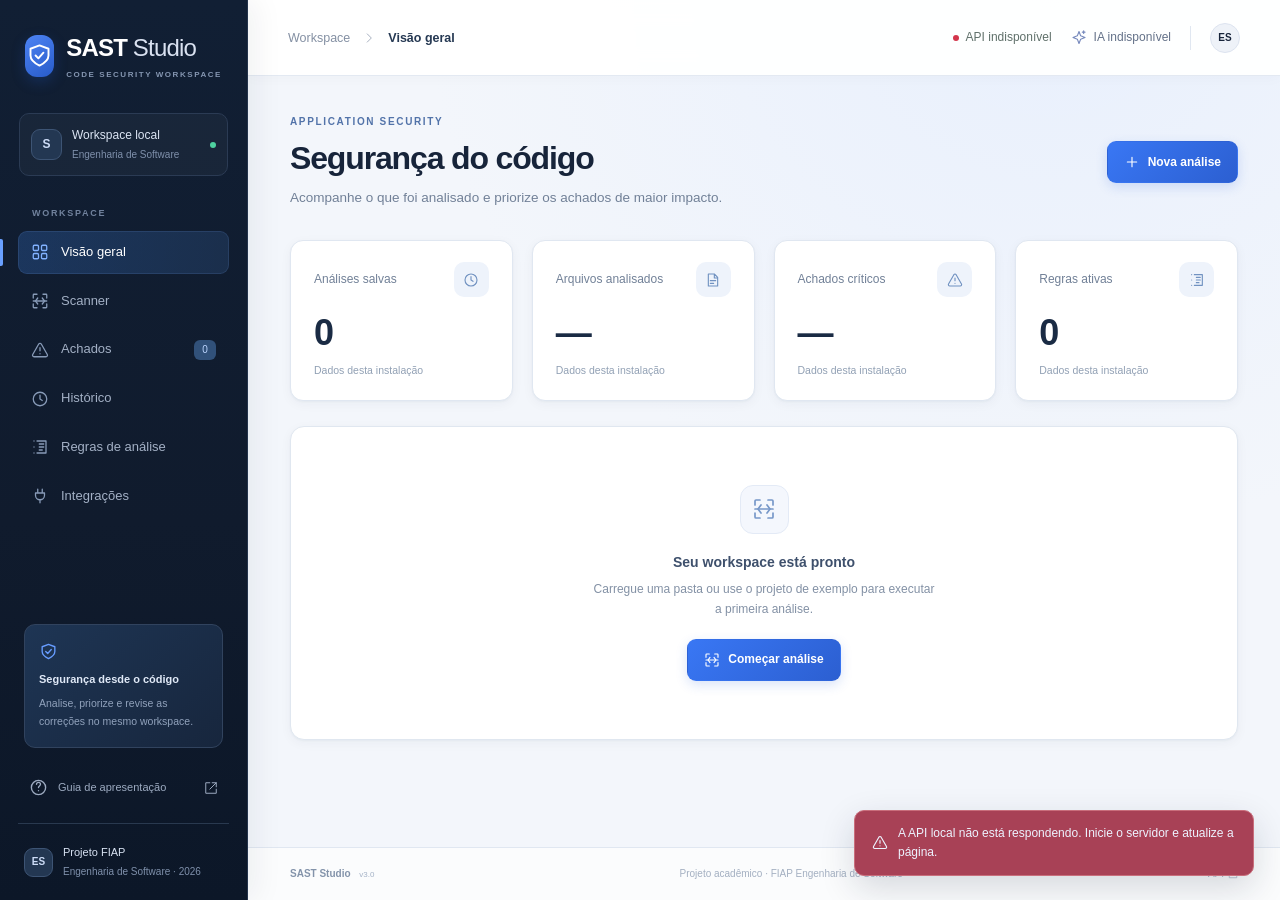
==== static/index.html @ 397bf3af "docs: complete CP3 README with verified Ollama screenshots" ====
<!doctype html>
<html lang="pt-BR">
<head>
  <meta charset="utf-8">
  <meta name="viewport" content="width=device-width, initial-scale=1">
  <meta name="theme-color" content="#111c2e">
  <meta name="description" content="SAST Studio — análise estática de código com rastreabilidade, política de bloqueio e remediação assistida por IA local.">
  <title>SAST Studio · Segurança do código</title>
  <link rel="icon" type="image/svg+xml" href="/static/brand.svg">
  <link rel="stylesheet" href="/static/css/dashboard.css?v=cp3-5">
  <script src="/static/js/dashboard.js?v=cp3-5" defer></script>
  <script src="/static/js/diff-viewer.js?v=cp3-2" defer></script>
</head>
<body>
  <svg class="icon-sprite" aria-hidden="true" xmlns="http://www.w3.org/2000/svg">
    <symbol id="i-shield" viewBox="0 0 24 24"><path d="m12 3 8 3v6c0 4-4 7-8 9-4-2-8-5-8-9V6l8-3Z"/><path d="m8.5 12 2.5 2.5 4.5-5"/></symbol>
    <symbol id="i-grid" viewBox="0 0 24 24"><rect x="3" y="3" width="7" height="7" rx="1.5"/><rect x="14" y="3" width="7" height="7" rx="1.5"/><rect x="3" y="14" width="7" height="7" rx="1.5"/><rect x="14" y="14" width="7" height="7" rx="1.5"/></symbol>
    <symbol id="i-scan" viewBox="0 0 24 24"><path d="M8 3H4a1 1 0 0 0-1 1v4m13-5h4a1 1 0 0 1 1 1v4M3 16v4a1 1 0 0 0 1 1h4m8 0h4a1 1 0 0 0 1-1v-4M3 12h18"/><path d="m9 8-3 4 3 4m6-8 3 4-3 4"/></symbol>
    <symbol id="i-alert" viewBox="0 0 24 24"><path d="m10.3 4-8 14a2 2 0 0 0 1.7 3h16a2 2 0 0 0 1.7-3l-8-14a2 2 0 0 0-3.4 0Z"/><path d="M12 9v4m0 4h.01"/></symbol>
    <symbol id="i-clock" viewBox="0 0 24 24"><circle cx="12" cy="12" r="9"/><path d="M12 7v5l3 2"/></symbol>
    <symbol id="i-rules" viewBox="0 0 24 24"><path d="M8 4h12v16H8M4 4h.01M4 12h.01M4 20h.01M11 8h6m-6 4h6m-6 4h4"/></symbol>
    <symbol id="i-plug" viewBox="0 0 24 24"><path d="M9 3v5m6-5v5M6 8h12v3a6 6 0 0 1-12 0V8Zm6 9v4"/></symbol>
    <symbol id="i-plus" viewBox="0 0 24 24"><path d="M12 5v14M5 12h14"/></symbol>
    <symbol id="i-arrow" viewBox="0 0 24 24"><path d="M5 12h14m-5-5 5 5-5 5"/></symbol>
    <symbol id="i-folder" viewBox="0 0 24 24"><path d="M3 7V5a1 1 0 0 1 1-1h5l2 3h9a1 1 0 0 1 1 1v11a1 1 0 0 1-1 1H4a1 1 0 0 1-1-1V7Z"/></symbol>
    <symbol id="i-file" viewBox="0 0 24 24"><path d="M14 3H5v18h14V8l-5-5Zm0 0v6h5M8 13h8m-8 4h5"/></symbol>
    <symbol id="i-upload" viewBox="0 0 24 24"><path d="M12 16V3m-5 5 5-5 5 5M4 15v5a1 1 0 0 0 1 1h14a1 1 0 0 0 1-1v-5"/></symbol>
    <symbol id="i-download" viewBox="0 0 24 24"><path d="M12 3v13m-5-5 5 5 5-5M4 16v4a1 1 0 0 0 1 1h14a1 1 0 0 0 1-1v-4"/></symbol>
    <symbol id="i-search" viewBox="0 0 24 24"><circle cx="10.5" cy="10.5" r="6.5"/><path d="m16 16 5 5"/></symbol>
    <symbol id="i-code" viewBox="0 0 24 24"><path d="m8 6-6 6 6 6m8-12 6 6-6 6M14 3l-4 18"/></symbol>
    <symbol id="i-spark" viewBox="0 0 24 24"><path d="m12 3 2.5 6.5L21 12l-6.5 2.5L12 21l-2.5-6.5L3 12l6.5-2.5L12 3Zm7-1v4m-2-2h4"/></symbol>
    <symbol id="i-check" viewBox="0 0 24 24"><path d="m5 12 4 4L19 6"/></symbol>
    <symbol id="i-close" viewBox="0 0 24 24"><path d="m6 6 12 12M6 18 18 6"/></symbol>
    <symbol id="i-copy" viewBox="0 0 24 24"><rect x="8" y="8" width="12" height="13" rx="2"/><path d="M16 8V3H4v13h4"/></symbol>
    <symbol id="i-chevron" viewBox="0 0 24 24"><path d="m9 5 7 7-7 7"/></symbol>
    <symbol id="i-refresh" viewBox="0 0 24 24"><path d="M20 7V3m0 4h-4m4 0a9 9 0 1 0 1 8"/></symbol>
    <symbol id="i-git" viewBox="0 0 24 24"><circle cx="6" cy="5" r="2"/><circle cx="6" cy="19" r="2"/><circle cx="18" cy="5" r="2"/><path d="M6 7v10m12-10c0 6-12 3-12 8"/></symbol>
    <symbol id="i-help" viewBox="0 0 24 24"><circle cx="12" cy="12" r="9"/><path d="M9.5 8a2.5 2.5 0 0 1 5 0c0 2-2.5 2-2.5 4m0 4h.01"/></symbol>
    <symbol id="i-menu" viewBox="0 0 24 24"><path d="M4 6h16M4 12h16M4 18h16"/></symbol>
    <symbol id="i-external" viewBox="0 0 24 24"><path d="M14 3h7v7m0-7L10 14M10 3H3v18h18v-7"/></symbol>
    <symbol id="i-flask" viewBox="0 0 24 24"><path d="M8 3h8M9 3v7l-6 9a1 1 0 0 0 1 2h16a1 1 0 0 0 1-2l-6-9V3M7 15h10"/></symbol>
    <symbol id="i-bar" viewBox="0 0 24 24"><path d="M4 20V10m8 10V4m8 16v-7"/></symbol>
  </svg>
  <a class="skip-link" href="#main-content">Ir para o conteúdo</a>
  <div class="app-shell">
    <aside class="sidebar" id="sidebar">
      <a class="brand" href="#overview" aria-label="SAST Studio, visão geral"><span class="brand-mark"><svg class="icon"><use href="#i-shield"/></svg></span><span>SAST<span class="brand-light"> Studio</span><small>CODE SECURITY WORKSPACE</small></span></a>
      <div class="workspace-label"><span class="workspace-avatar">S</span><span>Workspace local<small>Engenharia de Software</small></span><span class="local-dot"></span></div>
      <div class="nav-caption">WORKSPACE</div>
      <nav aria-label="Navegação principal">
        <a class="nav-item active" href="#overview" data-view="overview"><svg class="icon"><use href="#i-grid"/></svg>Visão geral</a>
        <a class="nav-item" href="#scanner" data-view="scanner"><svg class="icon"><use href="#i-scan"/></svg>Scanner</a>
        <a class="nav-item" href="#findings" data-view="findings"><svg class="icon"><use href="#i-alert"/></svg>Achados<span class="nav-counter" id="nav-findings-count">0</span></a>
        <a class="nav-item" href="#history" data-view="history"><svg class="icon"><use href="#i-clock"/></svg>Histórico</a>
        <a class="nav-item" href="#rules" data-view="rules"><svg class="icon"><use href="#i-rules"/></svg>Regras de análise</a>
        <a class="nav-item" href="#integrations" data-view="integrations"><svg class="icon"><use href="#i-plug"/></svg>Integrações</a>
      </nav>
      <div class="sidebar-bottom"><div class="sidebar-tip"><svg class="icon"><use href="#i-shield"/></svg><strong>Segurança desde o código</strong><p>Analise, priorize e revise as correções no mesmo workspace.</p></div><button class="help-button" id="guide-button"><svg class="icon"><use href="#i-help"/></svg>Guia de apresentação<svg class="icon small"><use href="#i-external"/></svg></button><div class="sidebar-footer"><span class="workspace-avatar small-avatar">ES</span><span>Projeto FIAP<small>Engenharia de Software · 2026</small></span></div></div>
    </aside>
    <div class="workspace-main">
      <header class="topbar">
        <button class="icon-button mobile-menu" id="menu-toggle" aria-label="Abrir navegação" aria-controls="sidebar" aria-expanded="false"><svg class="icon"><use href="#i-menu"/></svg></button>
        <div class="breadcrumb">Workspace <svg class="icon small"><use href="#i-chevron"/></svg><strong id="breadcrumb-current">Visão geral</strong></div>
        <div class="topbar-actions"><span id="api-status" class="connection-status"><span class="status-dot pending"></span>Conectando</span><a class="ai-status-link" href="#integrations" id="ai-status-link"><svg class="icon"><use href="#i-spark"/></svg><span id="ai-status-label">Verificando IA</span></a><span class="topbar-divider"></span><span class="user-avatar">ES</span></div>
      </header>
      <main id="main-content" tabindex="-1">
        <section class="view active" id="view-overview" aria-labelledby="overview-title">
          <div class="page-heading"><div><div class="eyebrow">APPLICATION SECURITY</div><h1 id="overview-title">Segurança do código</h1><p>Acompanhe o que foi analisado e priorize os achados de maior impacto.</p></div><a href="#scanner" class="button primary"><svg class="icon"><use href="#i-plus"/></svg>Nova análise</a></div>
          <div id="overview-content"><div class="loading-state"><span class="spinner"></span>Carregando workspace…</div></div>
        </section>
        <section class="view" id="view-scanner" aria-labelledby="scanner-title" hidden>
          <div class="page-heading"><div><div class="eyebrow">STATIC APPLICATION SECURITY TESTING</div><h1 id="scanner-title">Nova análise</h1><p>Selecione o código-fonte. O motor identifica padrões de risco sem executar a aplicação.</p></div><button class="button secondary" id="load-demo"><svg class="icon"><use href="#i-flask"/></svg>Carregar projeto de exemplo</button></div>
          <div class="scanner-grid">
            <div class="panel scanner-panel">
              <div class="panel-heading"><div><h2>Código para análise</h2><p>Python, JavaScript, TypeScript e Java</p></div><div class="segmented" role="group" aria-label="Origem do código"><button class="active" data-mode="files" aria-pressed="true">Arquivos</button><button data-mode="editor" aria-pressed="false">Editor</button></div></div>
              <div class="scanner-input-area">
                <div id="files-mode">
                  <div class="upload-zone" id="dropzone"><span class="upload-illustration"><svg class="icon"><use href="#i-upload"/></svg></span><h3>Seu próximo código mais seguro começa aqui</h3><p>Arraste arquivos de código ou selecione uma pasta do projeto.</p><div class="upload-actions"><label class="button primary file-picker" id="choose-folder"><svg class="icon"><use href="#i-folder"/></svg>Escolher pasta<input type="file" id="folder-upload" webkitdirectory directory multiple aria-label="Escolher pasta" aria-describedby="upload-hint"></label><label class="button secondary file-picker" id="choose-file"><svg class="icon"><use href="#i-file"/></svg>Escolher arquivo<input type="file" id="file-upload" accept=".py,.js,.jsx,.ts,.tsx,.java" aria-label="Escolher arquivo" aria-describedby="upload-hint"></label></div><small id="upload-hint">Até 200 arquivos · 25 MB por projeto · 5 MB por arquivo</small></div>
                  <div class="demo-shortcuts"><div><strong>Teste com os projetos preparados</strong><p>3 arquivos em cada versão · Python, JavaScript e Java</p></div><div class="demo-shortcut-actions"><button class="button secondary small-button" id="load-vulnerable">Carregar pasta vulnerável</button><button class="button secondary small-button" id="load-corrected">Carregar pasta corrigida</button></div><small>Carregue uma versão e clique em Executar análise.</small></div>
                  <div id="selection-preview" hidden></div>
                </div>
                <div id="editor-mode" hidden><div class="editor-toolbar"><label>Nome do arquivo<input id="code-filename" value="snippet.py" maxlength="200" autocomplete="off" spellcheck="false"></label><label>Linguagem<select id="code-language"><option value="python">Python</option><option value="javascript">JavaScript</option><option value="typescript">TypeScript</option><option value="java">Java</option></select></label><button class="button subtle small-button" id="load-secure">Carregar exemplo seguro</button></div><div class="code-editor-wrap"><pre id="editor-lines" aria-hidden="true">1</pre><textarea id="code-editor" spellcheck="false" aria-label="Código-fonte para análise" placeholder="Cole seu código-fonte aqui…"></textarea></div><div class="editor-footer"><span id="editor-meta">1 linha · 0 B</span><span>O código não é executado</span></div></div>
                <div class="scan-status" id="scan-status" role="status" aria-live="polite" hidden></div>
              </div>
              <div class="scan-footer"><span id="scan-ready-label">Selecione arquivos para começar</span><button class="button primary" id="run-scan" disabled><svg class="icon"><use href="#i-scan"/></svg><span>Executar análise</span></button></div>
            </div>
            <aside class="scanner-settings"><div class="panel"><div class="panel-heading"><h2>Configuração da análise</h2></div><div class="panel-body settings-fields"><label class="field-label">Nome do projeto<input id="project-name" placeholder="Preenchido pela seleção" maxlength="120"></label><label class="field-label">Bloquear a partir de<select id="gate-threshold"><option value="CRITICAL">Crítica</option><option value="HIGH" selected>Alta (recomendado)</option><option value="MEDIUM">Média</option><option value="LOW">Baixa</option></select></label><p class="field-help">O gate reprova a análise quando encontra a severidade escolhida ou superior. Erros de processamento também impedem a aprovação.</p><div class="settings-divider"></div><h3>Incluído nesta análise</h3><ul class="check-list"><li>Regras de segurança por linguagem</li><li>Fluxo de dados básico em Python</li><li>Arquivo, linha, regra e severidade</li><li>Relatórios JSON, Markdown e SARIF</li></ul><div class="note-box"><svg class="icon"><use href="#i-folder"/></svg><span>Dependências e pastas de build são ignoradas. O histórico fica salvo nesta instalação.</span></div></div></div><div class="small-callout"><svg class="icon"><use href="#i-spark"/></svg><div><strong>Entenda e revise as correções</strong><p>Depois da análise, selecione um achado para solicitar uma sugestão ao modelo local.</p></div></div></aside>
          </div>
        </section>
        <section class="view" id="view-findings" aria-labelledby="findings-title" hidden>
          <div class="page-heading"><div><div class="eyebrow">TRIAGEM E REMEDIAÇÃO</div><h1 id="findings-title">Achados de segurança</h1><p id="findings-subtitle">Selecione uma análise para explorar os resultados.</p></div><div class="heading-actions"><select id="finding-scan-select" aria-label="Análise selecionada"></select><div class="export-wrapper"><button class="button secondary" id="export-button" aria-expanded="false" aria-controls="export-menu" disabled><svg class="icon"><use href="#i-download"/></svg>Exportar</button><div id="export-menu" class="dropdown" hidden><button data-export="sarif">SARIF 2.1.0 <small>GitHub Code Scanning</small></button><button data-export="json">JSON <small>Dados estruturados</small></button><button data-export="markdown">Markdown <small>Relatório para compartilhar</small></button></div></div></div></div>
          <div id="findings-summary"></div>
          <div class="filter-bar" id="findings-filters"><label class="search-input"><svg class="icon"><use href="#i-search"/></svg><input id="findings-search" type="search" placeholder="Buscar regra, arquivo, CWE ou OWASP…" aria-label="Buscar achados"></label><select id="severity-filter" aria-label="Filtrar por severidade"><option value="">Todas as severidades</option><option value="CRITICAL">Crítica</option><option value="HIGH">Alta</option><option value="MEDIUM">Média</option><option value="LOW">Baixa</option><option value="INFO">Informativa</option></select><select id="file-filter" aria-label="Filtrar por arquivo"><option value="">Todos os arquivos</option></select><select id="semantic-filter" aria-label="Filtrar revisão semântica"><option value="">Todas as revisões IA</option><option value="confirmed">Risco confirmado pela IA</option><option value="likely_false_positive">Possível falso positivo</option><option value="needs_review">Precisa de revisão</option><option value="unreviewed">Ainda não revisado</option></select><select id="finding-sort" aria-label="Ordenar achados"><option value="severity">Maior severidade</option><option value="file">Arquivo e linha</option></select></div>
          <div class="findings-workspace"><div class="panel findings-list-panel"><div class="list-heading"><strong id="filtered-count">0 achados</strong><span>SEVERIDADE</span></div><div id="findings-list"></div><div id="finding-pagination"></div></div><div id="finding-detail" class="panel finding-detail"></div></div>
        </section>
        <section class="view" id="view-history" aria-labelledby="history-title" hidden>
          <div class="page-heading"><div><div class="eyebrow">RASTREABILIDADE</div><h1 id="history-title">Histórico de análises</h1><p>Reabra análises anteriores e acompanhe a evolução de cada projeto.</p></div><button class="button secondary" id="refresh-history"><svg class="icon"><use href="#i-refresh"/></svg>Atualizar</button></div><div class="panel"><div class="panel-heading"><h2>Análises salvas <span class="count-chip" id="history-count">0</span></h2><label class="search-input"><svg class="icon"><use href="#i-search"/></svg><input id="history-search" type="search" placeholder="Buscar projeto…" aria-label="Buscar no histórico"></label></div><div id="history-table"></div></div>
        </section>
        <section class="view" id="view-rules" aria-labelledby="rules-title" hidden>
          <div class="page-heading"><div><div class="eyebrow">MOTOR DE DETECÇÃO</div><h1 id="rules-title">Regras de análise</h1><p>Conheça a cobertura e as orientações aplicadas pelo motor desta instalação.</p></div><span class="outline-tag" id="rules-count">Carregando regras</span></div><div id="language-coverage" class="coverage-grid"></div><div class="filter-bar"><label class="search-input"><svg class="icon"><use href="#i-search"/></svg><input id="rules-search" type="search" placeholder="Buscar regra, CWE ou OWASP…" aria-label="Buscar regras"></label><select id="rule-language-filter" aria-label="Filtrar linguagem"><option value="">Todas as linguagens</option><option value="PY">Python</option><option value="JS">JavaScript / TypeScript</option><option value="JAVA">Java</option></select></div><div id="rules-list" class="rules-grid"></div>
        </section>
        <section class="view" id="view-integrations" aria-labelledby="integrations-title" hidden>
          <div class="page-heading"><div><div class="eyebrow">DEVSECOPS</div><h1 id="integrations-title">Integrações e ambiente</h1><p>Verifique os serviços locais e conecte o scanner ao ciclo de desenvolvimento.</p></div><button class="button secondary" id="refresh-services"><svg class="icon"><use href="#i-refresh"/></svg>Verificar serviços</button></div>
          <div id="service-cards" class="service-grid"></div>
          <div class="integration-grid"><div class="panel"><div class="panel-heading"><h2><svg class="icon"><use href="#i-git"/></svg>Política de bloqueio</h2><span class="outline-tag">Prévia local</span></div><div class="panel-body"><p class="muted">A mesma política é aplicada na API e na CLI. Esta prévia usa os achados da análise selecionada.</p><label class="field-label compact-label">Severidade mínima<select id="policy-threshold"><option value="CRITICAL">Crítica</option><option value="HIGH" selected>Alta</option><option value="MEDIUM">Média</option><option value="LOW">Baixa</option></select></label><div id="policy-result"></div><div class="code-label">EXECUTAR NO SEU PROJETO</div><div class="copy-code"><pre id="cli-command"></pre><button class="icon-button" id="copy-cli" aria-label="Copiar comando CLI"><svg class="icon"><use href="#i-copy"/></svg></button></div><p class="field-help">Saída 0: gate aprovado · 1: achados bloqueantes · 2: erro de processamento.</p></div></div>
          <div class="panel"><div class="panel-heading"><h2><svg class="icon"><use href="#i-plug"/></svg>GitHub Actions</h2><a class="text-link" href="/api/v1/integrations/workflow" download>Baixar workflow <svg class="icon small"><use href="#i-download"/></svg></a></div><div class="panel-body"><p class="muted">O workflow desta plataforma executa os testes e audita os módulos do produto. Adapte os caminhos ao repositório que será analisado.</p><ol class="numbered-list"><li>Adicione o workflow em <code>.github/workflows/</code>.</li><li>Inclua o motor SAST e suas dependências no repositório.</li><li>Configure o job como obrigatório nas regras da branch.</li></ol><p class="field-help">A decisão local não altera Pull Requests. O bloqueio de merge depende das regras configuradas no GitHub.</p><details class="workflow-details"><summary>Ver workflow desta instalação</summary><div class="copy-code workflow-code"><pre id="workflow-code">Carregando…</pre><button class="icon-button" id="copy-workflow" aria-label="Copiar workflow"><svg class="icon"><use href="#i-copy"/></svg></button></div></details></div></div></div>
          <div class="panel architecture-panel"><div class="panel-heading"><div><h2>Como esta instalação funciona</h2><p>Componentes em execução e responsabilidades reais.</p></div><a class="button secondary small-button" href="/docs" target="_blank" rel="noopener">Documentação da API <svg class="icon small"><use href="#i-external"/></svg></a></div><div class="architecture-flow"><div><svg class="icon"><use href="#i-grid"/></svg><strong>Workspace web</strong><small>Upload, triagem e relatórios</small></div><span>→</span><div><svg class="icon"><use href="#i-plug"/></svg><strong>API FastAPI</strong><small>Validação e orquestração</small></div><span>→</span><div><svg class="icon"><use href="#i-shield"/></svg><strong>Fila e workers</strong><small>Jobs persistentes e análise por AST</small></div><span>→</span><div><svg class="icon"><use href="#i-clock"/></svg><strong>Histórico SQLite</strong><small>Fontes e resultados locais</small></div><div class="architecture-ai"><svg class="icon"><use href="#i-spark"/></svg><strong>Ollama / Llama</strong><small>Revisão semântica e remediação</small></div></div><div class="architecture-footnote">A API enfileira a análise e um worker executa os parsers Python, JavaScript/TypeScript e Java. A IA revisa o contexto e sugere correções; o gate original permanece rastreável.</div></div>
        </section>
      </main>
      <footer class="workspace-footer"><span>SAST Studio <span class="version-label">v3.0</span></span><span>Projeto acadêmico · FIAP Engenharia de Software</span><a href="/docs" target="_blank" rel="noopener">API <svg class="icon small"><use href="#i-external"/></svg></a></footer>
    </div>
  </div>
  <div class="toast-region" id="toasts" role="status" aria-live="polite"></div>
  <dialog id="guide-dialog"><div class="dialog-heading"><div><div class="eyebrow">DEMONSTRAÇÃO</div><h2>Apresente um fluxo completo</h2></div><button class="icon-button" id="close-guide" aria-label="Fechar guia"><svg class="icon"><use href="#i-close"/></svg></button></div><div class="dialog-body"><ol class="guide-steps"><li><strong>Analise um projeto.</strong><p>No Scanner, carregue o projeto de exemplo ou selecione uma pasta. Clique em Executar análise.</p></li><li><strong>Explique um achado.</strong><p>Abra Achados e mostre severidade, arquivo, linha, CWE e o trecho de código.</p></li><li><strong>Revise o contexto com IA.</strong><p>Clique em Revisar com IA para mostrar classificação, severidade sugerida e evidências. O achado e o gate originais são preservados.</p></li><li><strong>Solicite a remediação.</strong><p>Clique em Gerar remediação. O resultado identifica se foi gerado pelo Ollama ou pelo motor determinístico. Revise a sugestão e seu diff.</p></li><li><strong>Compare e exporte.</strong><p>Analise o exemplo seguro, reabra o histórico e exporte JSON, Markdown ou SARIF da análise escolhida.</p></li><li><strong>Mostre o gate.</strong><p>Em Integrações, altere a severidade da prévia local e explique como a CLI falha no CI.</p></li></ol><div class="note-box"><svg class="icon"><use href="#i-spark"/></svg><span>Antes da apresentação, deixe o Ollama aberto e gere uma remediação para carregar o modelo. O primeiro uso pode levar até 90 segundos.</span></div><div class="code-label">NA PASTA DO PROJETO, INICIE O SERVIDOR</div><pre class="startup-code">python iniciar.py</pre></div></dialog>
</body>
</html>
---- static/css/dashboard.css ----
:root{color-scheme:light;--bg:#f5f7fb;--surface:#fff;--ink:#162238;--muted:#64748b;--border:#e3e8f0;--blue:#2563eb;--blue-soft:#eff5ff;--navy:#111c2e;--green:#10836a;--critical:#d3354b;--high:#d47718;--medium:#b08b11;--low:#3778bc;--radius:12px;--shadow:0 2px 5px #172b4d04}
*{box-sizing:border-box}body{margin:0;background:var(--bg);color:var(--ink);font:14px/1.55 "Segoe UI",Arial,sans-serif;-webkit-font-smoothing:antialiased}button,input,select,textarea{font:inherit}button,a,input,select,textarea,summary{-webkit-tap-highlight-color:transparent}button,a{touch-action:manipulation}button{cursor:pointer}button:disabled{cursor:not-allowed;opacity:.5}a{color:inherit;text-decoration:none}button{color:inherit}input,select,textarea{max-width:100%}input,select{border:1px solid #dbe2ec;background:#fff;border-radius:7px;min-height:39px;padding:8px 11px;color:var(--ink)}input::placeholder,textarea::placeholder{color:#8793a6}input:focus,select:focus,textarea:focus{outline:2px solid #b9d0ff;outline-offset:1px;border-color:#6f9df3}button:focus-visible,a:focus-visible,summary:focus-visible,[tabindex="0"]:focus-visible{outline:3px solid #80aaff;outline-offset:3px}button{border:0}h1,h2,h3,p{margin:0}h1{font-size:29px;font-weight:700;letter-spacing:-1px;line-height:1.25}h2{font-size:15px;font-weight:650;line-height:1.5}h3{font-size:14px;font-weight:650}code,pre,textarea{font-family:"Cascadia Code","SFMono-Regular",Consolas,monospace}code{font-size:.9em}pre{margin:0;white-space:pre-wrap;overflow-wrap:anywhere}small{font-size:12px}[hidden]{display:none!important}.icon-sprite{position:absolute;width:0;height:0;overflow:hidden}.icon{width:19px;height:19px;fill:none;stroke:currentColor;stroke-width:1.7;stroke-linecap:round;stroke-linejoin:round;flex-shrink:0;vertical-align:middle}.icon.small{width:14px;height:14px}.skip-link{position:fixed;left:16px;top:-70px;z-index:100;background:white;border:2px solid var(--blue);border-radius:8px;padding:12px}.skip-link:focus{top:12px}
.app-shell{min-height:100vh}.sidebar{position:fixed;inset:0 auto 0 0;width:236px;background:var(--navy);color:#a3b0c5;z-index:30;display:flex;flex-direction:column;padding:28px 18px 0}.brand{display:flex;gap:11px;align-items:center;color:#fff;font-size:23px;font-weight:750;letter-spacing:-.7px;padding:0 8px}.brand-mark{display:grid;place-items:center;width:38px;height:42px;border-radius:11px;background:#2c65e8;color:#fff}.brand-mark .icon{width:27px;height:29px}.brand-light{font-weight:400;color:#d9e1f0}.brand small{display:block;font-size:7.5px;letter-spacing:1.7px;color:#8596b1;margin-top:2px}.workspace-label{display:flex;align-items:center;gap:10px;font-size:12px;color:#dce5f4;border:1px solid #2a3548;border-radius:8px;padding:11px 10px;margin:30px 2px 29px}.workspace-label small,.sidebar-footer small{display:block;color:#7f90ab;font-size:10px;margin-top:2px}.workspace-avatar{width:31px;height:31px;display:grid;place-items:center;border:1px solid #42536c;border-radius:7px;color:#ceddf8;background:#24344b;font-weight:600}.local-dot{width:6px;height:6px;border-radius:50%;background:#4ed1a0;margin-left:auto}.nav-caption{font-size:9px;letter-spacing:1.7px;color:#71829d;padding:0 14px;margin-bottom:10px;font-weight:700}.sidebar nav{display:flex;flex-direction:column;gap:5px}.nav-item{display:flex;gap:12px;align-items:center;padding:11px 13px;border-radius:7px;font-size:12.5px;font-weight:500;position:relative}.nav-item .icon{width:18px;height:18px;color:#889bb8}.nav-item:hover{color:#fff;background:#1d2b41}.nav-item.active{color:#f2f7ff;background:#233d65}.nav-item.active:before{content:"";position:absolute;left:-18px;height:24px;width:3px;background:#4d8dff;border-radius:0 2px 2px 0}.nav-item.active .icon{color:#82b2ff}.nav-counter{margin-left:auto;font-size:10px;background:#2c466a;color:#bcd5ff;padding:0 6px;line-height:20px;border-radius:4px;min-width:22px;text-align:center}.sidebar-bottom{margin-top:auto;padding-top:30px}.sidebar-tip{margin:0 6px 20px;padding:17px 14px;border:1px solid #2c3b52;border-radius:9px;background:linear-gradient(135deg,#1c304c,#17253b)}.sidebar-tip .icon{color:#679cff;margin-bottom:10px}.sidebar-tip strong{display:block;font-size:11px;color:#e0e9f7}.sidebar-tip p{font-size:10.5px;line-height:1.7;margin-top:6px;color:#91a2bc}.help-button{display:flex;align-items:center;gap:10px;background:transparent;color:#9dabc1;font-size:11px;padding:10px 11px;width:100%;text-align:left}.help-button .small{margin-left:auto}.help-button:hover{color:white}.sidebar-footer{border-top:1px solid #29354a;display:flex;gap:10px;align-items:center;margin-top:16px;padding:20px 6px;font-size:11px;color:#d9e3f3}.small-avatar{width:29px;height:29px;border-radius:50%;font-size:10px;background:#34415a}
.workspace-main{margin-left:236px;min-height:100vh;display:flex;flex-direction:column}.topbar{height:72px;display:flex;align-items:center;gap:14px;justify-content:space-between;background:#fff;border-bottom:1px solid var(--border);padding:0 34px;position:sticky;top:0;z-index:20}.breadcrumb{display:flex;align-items:center;gap:14px;font-size:12px;color:#8490a3}.breadcrumb .icon{color:#a5afbf}.breadcrumb strong{font-weight:500;color:#35435a}.topbar-actions{display:flex;align-items:center;gap:21px;font-size:11px}.connection-status{display:flex;align-items:center;gap:7px;color:#5f706a}.status-dot{width:6px;height:6px;display:inline-block;border-radius:50%;background:#22a17c}.status-dot.pending{background:#b59435}.status-dot.offline{background:#d3354b}.ai-status-link{display:flex;gap:7px;align-items:center;color:#637188}.ai-status-link .icon{color:#7588bc;width:16px}.topbar-divider{height:24px;width:1px;background:var(--border)}.user-avatar{width:30px;height:30px;border-radius:50%;display:grid;place-items:center;background:#eef2f8;border:1px solid #dce3ef;font-size:10px;font-weight:650}.mobile-menu{display:none!important}main{width:100%;max-width:1580px;padding:32px 36px 36px;margin:0 auto;flex:1;outline:none}.view{display:none}.view.active{display:block}.page-heading{display:flex;align-items:center;justify-content:space-between;gap:20px;margin:0 0 27px}.eyebrow{font-size:9px;letter-spacing:1.8px;font-weight:700;color:#75839b;margin-bottom:8px}.page-heading p{font-size:12.5px;color:var(--muted);margin-top:9px}.button{display:inline-flex;justify-content:center;align-items:center;gap:8px;border:1px solid transparent;border-radius:7px;padding:10px 15px;min-height:40px;font-size:12px;font-weight:600;white-space:nowrap}.button.primary{color:#fff;background:var(--blue);box-shadow:0 2px 3px #2563eb12}.button.primary:hover:not(:disabled){background:#1b52ca}.button.secondary{color:#40506a;background:#fff;border-color:#dce3ee;box-shadow:var(--shadow)}.button.secondary:hover:not(:disabled){background:#f7f9fd;border-color:#bdcbe0}.button.subtle{background:#edf3ff;color:#2e61bd}.button .icon{width:16px;height:16px}.small-button{min-height:33px;padding:6px 11px;font-size:11px}.icon-button{display:inline-grid;place-items:center;min-width:33px;min-height:33px;padding:6px;background:transparent;border-radius:6px;color:#78879b}.icon-button:hover{background:#edf2fa;color:#264979}.text-link{font-size:11px;color:#3068d7;font-weight:600;display:inline-flex;align-items:center;gap:5px}.text-link:hover{text-decoration:underline}.heading-actions{display:flex;align-items:center;gap:10px}.heading-actions select{max-width:230px;font-size:12px}
.panel{background:var(--surface);border:1px solid var(--border);border-radius:var(--radius);box-shadow:var(--shadow);min-width:0}.panel-heading{padding:20px 22px;display:flex;align-items:center;justify-content:space-between;gap:15px;border-bottom:1px solid #edf0f5}.panel-heading h2{display:flex;align-items:center;gap:8px}.panel-heading h2>.icon{width:17px;color:#657b9f}.panel-heading p{font-size:11px;color:#8190a3;margin-top:3px}.panel-body{padding:22px}.muted{color:var(--muted);font-size:12px;line-height:1.8}.outline-tag{display:inline-flex;align-items:center;gap:5px;border:1px solid #dce4ef;color:#66788f;border-radius:5px;padding:4px 8px;font-size:10px;font-weight:500;white-space:nowrap}.count-chip{font-size:10px;padding:1px 7px;border-radius:4px;background:#f0f3f8;color:#6c7d93;margin-left:7px}.metric-grid{display:grid;grid-template-columns:repeat(4,minmax(0,1fr));gap:17px;margin-bottom:23px}.metric{padding:19px 21px;background:white;border:1px solid var(--border);border-radius:10px;box-shadow:var(--shadow)}.metric-top{display:flex;align-items:center;justify-content:space-between;gap:8px;color:#718099;font-size:11.5px;font-weight:500}.metric-icon{width:31px;height:31px;display:grid;place-items:center;border-radius:8px;background:#f0f4fb;color:#7192c1}.metric-icon .icon{width:16px;height:16px}.metric-number{font-size:33px;font-weight:680;letter-spacing:-1.3px;line-height:1.3;margin:12px 0 6px}.metric-bottom{font-size:10px;color:#91a0b4;display:flex;gap:5px;align-items:center}.metric.critical .metric-icon{background:#fdf0f2;color:var(--critical)}.metric.critical .metric-number{color:#c72f47}.metric.high .metric-icon{background:#fff5e9;color:#d88c36}.metric.high .metric-number{color:#c7761d}.metric.total .metric-icon{background:#eef3ff;color:#4b7de0}.overview-grid{display:grid;grid-template-columns:1.45fr 1fr;gap:22px;margin-bottom:24px}.latest-header{display:flex;gap:12px;align-items:center}.project-icon{display:grid;place-items:center;width:43px;height:43px;background:#edf4ff;border:1px solid #dde8fa;border-radius:10px;color:#6494df}.project-title{font-size:17px;font-weight:650;letter-spacing:-.3px}.project-meta{font-size:10.5px;color:#8794a8;margin-top:3px}.latest-scan-body{padding:22px}.latest-scan-top{display:flex;justify-content:space-between;align-items:flex-start;gap:10px}.gate-badge{display:inline-flex;align-items:center;gap:6px;border-radius:5px;padding:4px 8px;font-size:10px;font-weight:650;white-space:nowrap}.gate-badge .icon{width:13px;height:13px}.gate-badge.blocked{background:#fdf0f1;color:#c44354;border:1px solid #f4d7dd}.gate-badge.passed{background:#ecf8f2;color:#168563;border:1px solid #d2eddf}.gate-badge.error{background:#fff5e4;color:#ab741b;border:1px solid #f3e4c4}.gate-badge.none{background:#f1f4f9;color:#748299}.gate-note{font-size:11px;margin:18px 0 20px;color:#748197;line-height:1.7;padding:11px 13px;border-radius:6px;background:#f8f9fc}.latest-stats{display:grid;grid-template-columns:repeat(3,1fr);padding:0 0 18px;border-bottom:1px solid #edf0f5}.latest-stats div+div{border-left:1px solid #e9edf4;padding-left:20px}.latest-stats strong{display:block;font-size:17px;font-weight:650}.latest-stats span{font-size:10px;color:#8290a5}.latest-bottom{display:flex;align-items:center;justify-content:space-between;padding-top:18px;gap:12px}.language-tags{display:flex;align-items:center;gap:5px;flex-wrap:wrap}.language-tag{font-size:9px;color:#5d7393;background:#f0f4fa;border:1px solid #e1e8f2;border-radius:4px;padding:2px 6px}.severity-overview{padding:25px 22px;display:flex;align-items:center;gap:28px}.severity-donut{width:132px;height:132px;border-radius:50%;display:grid;place-items:center;flex-shrink:0}.donut-hole{background:white;width:102px;height:102px;border-radius:50%;display:flex;align-items:center;justify-content:center;flex-direction:column}.donut-hole strong{font-size:28px;letter-spacing:-1px}.donut-hole small{font-size:9px;color:#8694a8}.severity-legend{flex:1;min-width:0}.legend-row{display:flex;align-items:center;justify-content:space-between;gap:14px;font-size:11px;margin:12px 0}.legend-row>span{display:flex;gap:8px;align-items:center;color:#77869a}.severity-dot{display:inline-block;width:6px;height:6px;border-radius:50%;background:#8898ae}.severity-dot.critical{background:var(--critical)}.severity-dot.high{background:#e19643}.severity-dot.medium{background:#d7b342}.severity-dot.low{background:#5a8fce}.legend-row strong{font-size:11px;font-weight:650}.overview-history{margin-top:3px}.section-footnote{font-size:10px;color:#91a0b2;margin:11px 3px}.trend-content{padding:10px 22px 20px;display:flex;gap:8px;align-items:flex-end;min-height:132px}.trend-column{flex:1;display:flex;align-items:center;flex-direction:column;gap:7px;min-width:0}.trend-bar{width:100%;max-width:38px;background:#6e99ef;border-radius:4px 4px 0 0;min-height:3px}.trend-column small{font-size:9px;color:#93a0b2}.trend-column strong{font-size:10px;color:#6a7a92}
.table-scroll{overflow-x:auto}.data-table{border-collapse:collapse;width:100%;font-size:11.5px;text-align:left}.data-table th{background:#fafbfd;border-bottom:1px solid var(--border);padding:11px 20px;font-size:9px;letter-spacing:.7px;color:#8a97a9;text-transform:uppercase;font-weight:600;white-space:nowrap}.data-table td{padding:15px 20px;border-bottom:1px solid #edf1f7;color:#77859b;vertical-align:middle}.data-table tr:last-child td{border-bottom:0}.data-table tbody tr:hover{background:#fafcff}.project-table-name{border:0;background:transparent;color:#30425f;font-weight:600;padding:0;text-align:left;display:flex;align-items:center;gap:9px;font-size:12px}.project-table-name .icon{color:#7592bd;width:16px}.table-sub{font-size:9px;color:#9aa5b6;margin-top:3px}.severity-counts{display:flex;gap:6px;align-items:center}.mini-count{font-size:9px;min-width:24px;text-align:center;border-radius:4px;padding:2px 6px;background:#f5f6fa}.mini-count.critical{color:#c6485b;background:#fff1f3}.mini-count.high{color:#cb8631;background:#fff5e8}.mini-count.medium{color:#ab952d;background:#fcf9e8}.empty-state{text-align:center;padding:50px 24px;color:#8391a5}.empty-state .empty-icon{display:grid;place-items:center;border:1px solid #e3eaf6;background:#f4f7fd;border-radius:13px;width:49px;height:49px;margin:0 auto 17px;color:#7798c9}.empty-state .empty-icon .icon{width:24px;height:24px}.empty-state h3{font-size:14px;color:#3e506c;margin-bottom:7px}.empty-state p{font-size:12px;max-width:350px;margin:0 auto 20px}.empty-state.compact{padding:31px 20px}.empty-state.compact p{margin-bottom:8px}.loading-state{padding:60px;display:flex;gap:10px;justify-content:center;align-items:center;color:#7e90ab;font-size:12px}.spinner{display:inline-block;width:16px;height:16px;border:2px solid #9bbaf0;border-right-color:#e1e9f8;border-radius:50%;vertical-align:middle;flex-shrink:0}
.scanner-grid{display:grid;grid-template-columns:minmax(0,1fr) 306px;gap:22px;align-items:start}.scanner-panel .panel-heading{padding:19px 23px}.segmented{display:flex;padding:3px;background:#f1f4f9;border:1px solid #e8edf5;border-radius:7px;flex-shrink:0}.segmented button{font-size:10.5px;background:transparent;color:#8593a9;padding:5px 13px;border-radius:5px;font-weight:500}.segmented button.active{background:white;box-shadow:0 1px 4px #233f6412;color:#365e9d}.scanner-input-area{padding:24px}.upload-zone{border:1.5px dashed #cbd8eb;border-radius:10px;background:linear-gradient(180deg,#f9fbff,#fcfdff);padding:40px 20px 29px;text-align:center}.upload-zone.dragging{border-color:var(--blue);background:#edf4ff}.upload-illustration{display:grid;place-items:center;width:59px;height:59px;background:#edf3ff;border:1px solid #d7e5ff;border-radius:14px;margin:0 auto 20px;color:#7299d8;box-shadow:0 5px 15px #3469bd08}.upload-illustration .icon{width:27px;height:27px}.upload-zone h3{font-size:15px;font-weight:600;color:#475e80;letter-spacing:-.2px}.upload-zone p{font-size:11.5px;color:#90a0b5;margin:8px 0 20px}.upload-actions{display:flex;justify-content:center;gap:10px}.upload-zone small{display:block;font-size:10px;color:#9aa8bb;margin-top:21px}.selection-header{display:flex;align-items:center;justify-content:space-between;padding:19px 0 10px}.selection-header strong{font-size:12px}.selection-header small{font-size:10px;color:#8797ac}.selected-files{max-height:215px;overflow:auto;border:1px solid var(--border);border-radius:7px}.selected-file{display:flex;gap:10px;align-items:center;justify-content:space-between;border-bottom:1px solid #edf0f6;padding:9px 12px;font-size:11px}.selected-file:last-child{border:0}.selected-file>span{display:flex;gap:8px;align-items:center;min-width:0}.selected-file .icon{width:14px;color:#869dbd}.selected-file-name{overflow:hidden;text-overflow:ellipsis;white-space:nowrap}.selected-file small{color:#91a1b5;white-space:nowrap}.scan-footer{padding:19px 23px;border-top:1px solid var(--border);display:flex;align-items:center;justify-content:space-between;gap:15px;background:#fcfdff;border-radius:0 0 12px 12px}.scan-footer>span{font-size:11px;color:#8999b0}.settings-fields{display:flex;flex-direction:column;gap:17px}.field-label{font-size:11px;font-weight:600;display:flex;flex-direction:column;gap:7px;color:#52647e}.field-label input,.field-label select{width:100%;font-size:12px;font-weight:400}.field-help{font-size:10.5px;color:#8998ad;line-height:1.8}.settings-divider{height:1px;background:var(--border);margin:1px 0}.check-list{list-style:none;padding:0;margin:0;display:flex;flex-direction:column;gap:12px;font-size:11px;color:#8190a6}.check-list li:before{content:"✓";color:#5eaa8f;margin-right:8px;font-weight:700}.note-box{display:flex;align-items:flex-start;gap:9px;background:#f2f6fc;border:1px solid #e5ecf6;color:#7487a3;font-size:10.5px;padding:12px;border-radius:7px;line-height:1.8}.note-box .icon{width:15px;margin-top:3px;color:#88a1c4}.small-callout{display:flex;align-items:flex-start;gap:12px;padding:24px 10px;color:#7b8daa}.small-callout>.icon{width:21px;color:#7d8ece;margin-top:2px}.small-callout strong{font-size:11px;color:#627795}.small-callout p{font-size:10.5px;line-height:1.9;margin-top:6px}.scan-status{font-size:12px;border:1px solid #d9e6f9;padding:13px;border-radius:7px;margin-top:17px;background:#f2f7ff;color:#5074a8;display:flex;align-items:center;gap:9px;flex-wrap:wrap}.scan-status.error{background:#fff3f4;color:#bb4a60;border-color:#f6dbe0}.scan-status.success{background:#f0faf5;color:#24856a;border-color:#d0ecdf}.scan-status .button{margin-left:auto}.scan-status progress{height:5px;width:100%;accent-color:var(--blue)}.editor-toolbar{display:flex;align-items:flex-end;gap:12px;padding:0 0 14px}.editor-toolbar label{font-size:10px;color:#8a98ad;display:flex;flex-direction:column;gap:6px}.editor-toolbar label:first-child{flex:1}.editor-toolbar input,.editor-toolbar select{min-height:35px;font-size:11px;min-width:0}.editor-toolbar .button{align-self:flex-end}.code-editor-wrap{display:flex;background:#111d30;border:1px solid #192b46;border-radius:8px 8px 0 0;height:360px;overflow:hidden}.code-editor-wrap pre{width:44px;flex-shrink:0;padding:18px 9px 18px 5px;background:#101a2b;color:#566881;text-align:right;overflow:hidden;line-height:22px;font-size:12px;white-space:pre}.code-editor-wrap textarea{background:transparent;flex:1;resize:none;border:0;outline:none!important;padding:18px 15px 18px 8px;color:#d2e0f4;line-height:22px;font-size:12px;tab-size:4;white-space:pre;overflow:auto}.editor-footer{background:#17243a;border-top:1px solid #2a3952;color:#7589a6;padding:8px 13px;display:flex;justify-content:space-between;font-size:9px;border-radius:0 0 7px 7px}
.scan-summary-bar{display:flex;align-items:center;justify-content:space-between;gap:16px;background:white;border:1px solid var(--border);border-radius:8px;padding:13px 17px;margin-bottom:17px;font-size:11px;color:#8c99ac}.scan-summary-bar .summary-left{display:flex;align-items:center;gap:15px;flex-wrap:wrap}.scan-summary-bar .summary-counts{display:flex;gap:13px}.summary-counts span{display:flex;gap:5px;align-items:center}.filter-bar{display:flex;gap:10px;align-items:center;margin-bottom:16px}.filter-bar select{font-size:11px;min-width:0;max-width:240px}.search-input{display:flex;align-items:center;gap:7px;border:1px solid #dfe5ef;border-radius:7px;padding:0 11px;background:white;flex:1;min-width:150px}.search-input>.icon{color:#97a5ba;width:15px;height:15px}.search-input input{border:0;min-height:37px;width:100%;font-size:11px;padding:7px 0;outline:none;box-shadow:none}.search-input:focus-within{outline:2px solid #b9d0ff}.search-input input:focus{outline:none}.findings-workspace{display:grid;grid-template-columns:325px minmax(0,1fr);gap:17px;align-items:start}.findings-list-panel{overflow:hidden}.list-heading{display:flex;justify-content:space-between;align-items:center;padding:15px 17px;border-bottom:1px solid var(--border)}.list-heading strong{font-size:11px}.list-heading>span{font-size:8px;letter-spacing:1px;color:#97a4b6}.finding-row{width:100%;background:#fff;display:block;text-align:left;border:0;border-bottom:1px solid #e9edf5;padding:15px 16px;border-left:3px solid transparent}.finding-row:hover{background:#f8faff}.finding-row.selected{border-left-color:#3e79e7;background:#f0f5ff}.finding-row-top{display:flex;gap:8px;align-items:center;justify-content:space-between;margin-bottom:8px}.finding-row-top .rule-code{font-size:9px;color:#8b9bb3}.severity-badge{display:inline-flex;align-items:center;gap:5px;font-size:8.5px;padding:2px 6px;border-radius:4px;font-weight:650;letter-spacing:.2px}.severity-badge.critical{background:#fff0f2;color:#cf4b5f}.severity-badge.high{background:#fff4e6;color:#c28736}.severity-badge.medium{background:#fbf6df;color:#a88c2c}.severity-badge.low{background:#edf4fc;color:#5384bb}.severity-badge.info{background:#f0f2f6;color:#8492a5}.finding-row strong{font-size:11.5px;line-height:1.6;font-weight:600;display:block;color:#415575}.finding-row-path{font-size:9px;color:#8fa0b7;display:block;overflow:hidden;text-overflow:ellipsis;white-space:nowrap;margin-top:7px}.finding-row-path .icon{width:11px;height:11px;margin-right:3px}.pagination{display:flex;justify-content:space-between;align-items:center;padding:10px 13px;font-size:10px;color:#8393aa}.pagination button{background:#f0f4fa;border:1px solid #e2e9f4;padding:3px 9px;border-radius:4px;font-size:10px}.finding-detail{overflow:hidden;min-height:400px}.detail-heading{padding:23px 25px;border-bottom:1px solid var(--border)}.detail-tags{display:flex;gap:8px;align-items:center;margin-bottom:13px}.detail-tags .severity-badge{font-size:9px}.detail-tags code{font-size:10px;color:#8c99af}.detail-heading h2{font-size:19px;line-height:1.5;letter-spacing:-.4px;font-weight:650;margin-bottom:10px}.detail-location{display:flex;align-items:center;gap:7px;font-size:11px;color:#8797ae;overflow-wrap:anywhere}.detail-location .icon{width:14px;height:14px;flex-shrink:0}.detail-body{padding:23px 25px}.detail-description{font-size:12px;color:#6b7e98;line-height:1.9;margin-bottom:23px}.detail-section-title{display:flex;align-items:center;justify-content:space-between;font-size:11px;color:#506786;font-weight:650;margin-bottom:9px}.source-code{border-radius:7px;border:1px solid #22324b;background:#142035;overflow-x:auto;color:#c1d1e8;font-size:11px;line-height:23px;padding:10px 0;margin-bottom:19px;white-space:pre;font-family:"Cascadia Code",Consolas,monospace}.source-line{display:flex;min-width:100%;width:max-content;padding:0 16px 0 0}.source-line.highlight{background:#4b2537;border-left:2px solid #d05f7d;padding-left:0;color:#ffc5d4}.source-line .line-number{color:#5d7293;font-size:10px;display:inline-block;width:44px;text-align:right;padding-right:14px;flex-shrink:0;user-select:none}.source-line.highlight .line-number{color:#ca92a5;width:42px}.source-line code{font-size:11px;white-space:pre}.remediation-advice{border:1px solid #dcebe4;background:#f2f9f5;color:#5b8877;border-radius:7px;font-size:11px;line-height:1.85;padding:14px 15px;white-space:pre-wrap;margin-bottom:23px}.detail-meta-row{display:flex;justify-content:space-between;align-items:center;border-top:1px solid var(--border);padding-top:15px;font-size:10px;color:#93a0b4;margin-bottom:22px}.ai-section{border:1px solid #dae3f7;border-radius:9px;overflow:hidden;background:#fafbff}.ai-heading{display:flex;align-items:center;justify-content:space-between;gap:12px;padding:16px 17px}.ai-heading h3{font-size:12px;display:flex;gap:7px;align-items:center;color:#626eaa}.ai-heading h3 .icon{width:17px;color:#8c89c7}.ai-heading p{font-size:10px;color:#929eb7;margin-top:4px}.ai-generate{background:#5b63ca!important;box-shadow:none!important}.ai-generate:hover{background:#494fba!important}.ai-body{padding:0 17px 18px}.ai-loading{font-size:11px;color:#7d8aa9;padding:7px 0 13px}.ai-loading p{font-size:10px;color:#96a1b7;margin-top:8px}.ai-loading progress{accent-color:#7b83d5;width:100%;height:5px;margin-top:13px}.provider-tag{display:inline-flex;align-items:center;gap:6px;border-radius:4px;padding:4px 8px;font-size:9px;background:#eef2ff;color:#6979b0;border:1px solid #dfe5fa;margin-bottom:15px}.provider-tag.fallback{background:#fff7e8;border-color:#f2e5ca;color:#a88443}.ai-result-label{font-size:9px;font-weight:650;letter-spacing:.7px;color:#8a98b2;margin:18px 0 7px;text-transform:uppercase}.ai-text{font-size:11.5px;line-height:1.9;color:#6e7d9b;white-space:pre-line}.ai-code{background:#17233b;color:#c5d9f2;font-size:11px;line-height:1.8;padding:14px;border-radius:6px;overflow-x:auto;white-space:pre;max-height:360px;overflow-y:auto}.ai-actions{display:flex;gap:7px;flex-wrap:wrap;margin-top:11px}.ai-actions .button{font-size:10px;min-height:31px;padding:5px 9px}.diff-details{margin-top:17px}.diff-details summary{cursor:pointer;color:#7485a4;font-size:10px}.diff-code{margin-top:9px;background:#f4f7fc;border:1px solid #e2e8f2;border-radius:6px;max-height:300px;overflow:auto;font:10px/1.8 Consolas,monospace}.diff-line{white-space:pre;padding:1px 10px;min-width:100%;width:max-content}.diff-line.add{background:#e8f5ee;color:#428569}.diff-line.remove{background:#fdeff1;color:#b66878}.validation-result{font-size:11px;padding:10px;border-radius:6px;background:#eef7f1;color:#478c70;border:1px solid #d6e9dc;margin-top:12px}.validation-result.error{background:#fff0f2;color:#bd6a78;border-color:#f3d9de}.validation-result a{display:inline-block;margin-top:7px}
.export-wrapper{position:relative}.dropdown{position:absolute;right:0;top:calc(100% + 6px);width:215px;background:#fff;border:1px solid #dce4f1;box-shadow:0 10px 30px #1e365b1c;border-radius:8px;z-index:25;padding:5px}.dropdown button{display:block;text-align:left;width:100%;padding:10px 12px;background:#fff;border-radius:5px;font-size:12px;color:#506583}.dropdown button:hover{background:#f1f5fe}.dropdown small{display:block;font-size:9px;color:#95a3b8;margin-top:2px}.coverage-grid{display:grid;grid-template-columns:repeat(3,1fr);gap:16px;margin-bottom:22px}.coverage-card{padding:20px;background:#fff;border:1px solid var(--border);border-radius:10px}.coverage-card h3{display:flex;align-items:center;justify-content:space-between;font-size:13px;margin-bottom:8px}.coverage-card h3 span{font-size:10px;background:#f0f4fb;padding:3px 7px;border-radius:4px;color:#6882a9}.coverage-card p{font-size:11px;color:#8192aa;margin-bottom:11px}.rules-grid{display:grid;grid-template-columns:repeat(2,minmax(0,1fr));gap:15px}.rule-card{border:1px solid var(--border);background:#fff;border-radius:9px;padding:19px 20px}.rule-card-top{display:flex;justify-content:space-between;align-items:center;margin-bottom:9px}.rule-card-top code{font-size:10px;color:#7d91b0}.rule-card h3{font-size:12px;margin-bottom:8px}.rule-card p{font-size:11px;color:#8898ae;line-height:1.85}.rule-card details{border-top:1px solid #edf1f6;margin-top:14px;padding-top:11px}.rule-card summary{font-size:10px;color:#6f88ad;cursor:pointer}.rule-card details p{font-size:10.5px;white-space:pre-line;margin-top:10px}.rule-card .text-link{font-size:9px;margin-top:10px}
.service-grid{display:grid;grid-template-columns:repeat(3,1fr);gap:17px;margin-bottom:23px}.service-card{background:white;border:1px solid var(--border);border-radius:10px;padding:18px 20px}.service-card-top{display:flex;align-items:center;justify-content:space-between;margin-bottom:12px}.service-card-top strong{font-size:12px;font-weight:600;color:#617799}.service-card h3{font-size:18px;letter-spacing:-.3px;margin:5px 0}.service-card p{font-size:10.5px;color:#92a0b5}.service-card .outline-tag{font-size:8px}.integration-grid{display:grid;grid-template-columns:1fr 1fr;gap:22px;margin-bottom:24px}.compact-label{max-width:240px;margin:18px 0}.policy-card{border:1px solid #dfe7f4;border-radius:7px;padding:14px;margin:15px 0 22px;background:#f8faff}.policy-card p{margin-top:9px;font-size:11px;color:#8b9aaf}.code-label{font-size:8.5px;letter-spacing:1px;color:#8c9bb0;font-weight:650;margin:15px 0 8px}.copy-code{display:flex;align-items:flex-start;gap:8px;background:#f5f7fb;border:1px solid #e2e9f2;border-radius:6px;padding:10px 12px}.copy-code pre{font-size:10px;color:#6780a6;flex:1;min-width:0;line-height:1.8}.copy-code .icon-button{width:26px;height:26px;min-width:26px;min-height:26px}.copy-code .icon{width:13px;height:13px}.numbered-list{font-size:11px;color:#7c8da6;line-height:2.2;padding-left:18px;margin:14px 0}.numbered-list li{padding-left:4px}.numbered-list code{font-size:10px;background:#f2f5fa;padding:2px 3px}.workflow-details{margin-top:20px;border-top:1px solid var(--border);padding-top:13px}.workflow-details summary{font-size:11px;color:#7090bb;cursor:pointer}.workflow-code{margin-top:12px;max-height:260px;overflow:auto}.workflow-code pre{white-space:pre;font-size:9px;overflow:auto}.architecture-panel .panel-heading{flex-wrap:wrap}.architecture-flow{display:flex;align-items:center;justify-content:space-between;gap:13px;padding:28px 25px;flex-wrap:wrap}.architecture-flow>div{border:1px solid #e2e9f4;background:#f9fbfe;border-radius:8px;padding:16px;flex:1;min-width:145px}.architecture-flow>div>.icon{width:18px;height:18px;color:#7795c1;margin-bottom:11px}.architecture-flow strong{display:block;font-size:11px;color:#526d95}.architecture-flow small{display:block;font-size:9px;color:#91a1b6;margin-top:4px}.architecture-flow>span{color:#b9c8df;font-size:16px}.architecture-flow .architecture-ai{border-color:#e1ddf6;background:#faf9ff;flex:.8}.architecture-flow .architecture-ai>.icon{color:#968bc5}.architecture-footnote{padding:13px 25px;border-top:1px solid var(--border);color:#8e9eb4;font-size:10px}
.workspace-footer{max-width:1580px;width:100%;margin:auto auto 0;display:flex;align-items:center;justify-content:space-between;gap:15px;padding:17px 36px;color:#a3afc1;font-size:9px;border-top:1px solid #e6eaf2}.workspace-footer>span:first-child{color:#8393aa;font-weight:600}.version-label{font-size:8px;color:#a3b1c6;font-weight:400;margin-left:6px}.workspace-footer a{display:inline-flex;gap:4px;align-items:center}.workspace-footer .icon{width:10px;height:10px}.toast-region{position:fixed;bottom:24px;right:26px;display:flex;flex-direction:column;gap:9px;z-index:90;max-width:400px}.toast{display:flex;align-items:center;gap:10px;background:#203552;color:#edf3ff;font-size:12px;padding:13px 17px;border:1px solid #365277;border-radius:8px;box-shadow:0 6px 22px #152b4c22}.toast.error{background:#a84156;border-color:#c96e7c}.toast .icon{width:16px}dialog{padding:0;width:min(650px,calc(100% - 32px));max-height:90vh;border:1px solid #dbe4f2;border-radius:13px;box-shadow:0 25px 80px #0b234f33;color:var(--ink)}dialog::backdrop{background:#0d213a85}.dialog-heading{display:flex;justify-content:space-between;align-items:center;padding:24px;border-bottom:1px solid var(--border)}.dialog-heading h2{font-size:21px;letter-spacing:-.5px}.dialog-body{padding:20px 25px 25px;overflow:auto;max-height:calc(90vh - 100px)}.guide-steps{padding-left:20px;counter-reset:guide}.guide-steps li{font-size:12px;color:#54739d;line-height:1.8;margin-bottom:15px;padding-left:5px}.guide-steps li p{font-size:11.5px;color:#8b9bb1;margin-top:4px}.startup-code{background:#15233b;color:#b6cceb;padding:15px;border-radius:7px;font-size:11px;line-height:1.8}.error-banner{padding:15px;border:1px solid #f2d7dc;border-radius:8px;background:#fff3f4;color:#b56172;font-size:12px;margin-bottom:20px}.error-banner .button{margin-top:10px}.processed-error-list{margin:13px 0 0;padding:12px 15px;border-radius:6px;background:#fff8ec;border:1px solid #f2e4cc;font-size:10px;color:#9c824f;white-space:pre-wrap}
@media(min-width:1600px){main{padding-top:38px}.metric{padding:21px 24px}.metric-number{font-size:36px}.overview-grid{grid-template-columns:1.55fr 1fr}.severity-overview{gap:40px;justify-content:center;padding:30px}.severity-donut{width:148px;height:148px}.donut-hole{width:116px;height:116px}.findings-workspace{grid-template-columns:355px minmax(0,1fr)}}
@media(max-width:1230px){.sidebar{width:209px;padding-left:13px;padding-right:13px}.workspace-main{margin-left:209px}.nav-item.active:before{left:-13px}.brand{font-size:20px;gap:8px;padding:0 4px}.brand-mark{width:33px;height:37px}.brand small{font-size:6.5px;letter-spacing:1.5px}.sidebar-tip{display:none}.workspace-label{padding:10px 7px}.topbar{padding:0 25px}main{padding:27px 25px}.scanner-grid{grid-template-columns:minmax(0,1fr) 265px}.scanner-input-area{padding:19px}.panel-heading{padding:17px}.overview-grid{gap:16px;grid-template-columns:1.2fr 1fr}.severity-overview{padding:25px 17px;gap:16px}.severity-donut{width:105px;height:105px}.donut-hole{width:80px;height:80px}.findings-workspace{grid-template-columns:275px minmax(0,1fr)}.detail-heading,.detail-body{padding:19px}.metric-grid{gap:12px}.metric{padding:16px}.data-table th,.data-table td{padding-left:15px;padding-right:15px}.architecture-flow{gap:9px}.architecture-flow>div{min-width:125px}.editor-toolbar{flex-wrap:wrap}.editor-toolbar .button{margin-left:auto}}
@media(max-width:1030px){.topbar-actions{gap:13px}.connection-status{font-size:10px}.ai-status-link{font-size:10px}.page-heading{align-items:flex-start}h1{font-size:26px}.overview-grid{grid-template-columns:1fr 1fr}.latest-scan-top{flex-wrap:wrap}.latest-stats div+div{padding-left:10px}.latest-scan-body{padding:18px}.severity-overview{flex-direction:column;gap:10px}.severity-legend{width:100%;display:grid;grid-template-columns:1fr 1fr;gap:0 14px}.legend-row{margin:6px 0}.scanner-grid{grid-template-columns:1fr}.scanner-settings{display:grid;grid-template-columns:1fr 1fr;gap:20px}.scanner-settings .panel{grid-column:1/-1}.settings-fields{display:grid;grid-template-columns:1fr 1fr}.settings-fields .field-help,.settings-fields .note-box,.settings-fields .settings-divider,.settings-fields h3,.settings-fields .check-list{grid-column:1/-1}.settings-fields .check-list{display:grid;grid-template-columns:1fr 1fr}.small-callout{display:none}.findings-workspace{grid-template-columns:250px minmax(0,1fr)}.filter-bar{flex-wrap:wrap}.filter-bar .search-input{flex-basis:100%}.filter-bar select{flex:1;max-width:none;font-size:10px}.heading-actions{flex-wrap:wrap;justify-content:flex-end}.heading-actions select{max-width:190px}.detail-heading h2{font-size:17px}.ai-heading{flex-wrap:wrap}.service-grid{gap:12px}.service-card{padding:16px}.service-card h3{font-size:15px}.integration-grid{grid-template-columns:1fr}.page-heading p{font-size:11.5px}.rules-grid{gap:12px}.coverage-card{padding:16px}.coverage-card h3{font-size:12px}.panel-heading>.search-input{max-width:210px}}
@media(max-width:760px){.sidebar{transform:translateX(-100%);width:236px;box-shadow:10px 0 40px #0c21394d}.sidebar.mobile-open{transform:translateX(0)}.sidebar-tip{display:block}.workspace-main{margin-left:0}.topbar{height:60px;padding:0 17px;justify-content:flex-start;gap:11px}.mobile-menu{display:inline-grid!important}.breadcrumb{gap:7px;font-size:11px;flex:1}.topbar-actions{gap:10px}.topbar-divider,.user-avatar,.connection-status{display:none}.ai-status-link{font-size:9px}.ai-status-link .icon{width:14px}main{padding:23px 17px}.page-heading{gap:12px;flex-wrap:wrap;margin-bottom:21px}.page-heading .eyebrow{font-size:8px}h1{font-size:26px}.page-heading>div:first-child{max-width:100%}.page-heading> .button{margin-top:3px}.metric-grid{grid-template-columns:1fr 1fr;gap:11px}.metric{padding:15px}.metric-top{font-size:10px}.metric-icon{width:27px;height:27px}.metric-number{font-size:29px;margin-top:10px}.metric-bottom{font-size:9px}.overview-grid{grid-template-columns:1fr}.severity-overview{flex-direction:row;padding:24px;gap:30px}.severity-legend{display:block;width:auto}.severity-donut{width:120px;height:120px}.donut-hole{width:93px;height:93px}.legend-row{margin:10px 0}.latest-scan-top{flex-wrap:nowrap}.data-table{min-width:610px}.overview-history .data-table{min-width:570px}.panel-heading{padding:16px}.panel-heading h2{font-size:13px}.button{font-size:11px;min-height:37px;padding:9px 12px}.scanner-panel .panel-heading{padding:17px;flex-wrap:wrap}.scanner-input-area{padding:17px}.upload-zone{padding:30px 14px 24px}.upload-zone h3{font-size:14px}.upload-zone p{font-size:11px}.upload-actions{gap:8px;flex-wrap:wrap}.upload-zone small{font-size:9px}.scan-footer{padding:16px;flex-wrap:wrap}.scan-footer>span{font-size:10px}.settings-fields{display:flex}.settings-fields .check-list{display:flex}.scanner-settings{display:block}.editor-toolbar label:first-child{flex-basis:55%}.code-editor-wrap{height:300px}.editor-footer{font-size:8px}.heading-actions{width:100%;justify-content:space-between}.heading-actions select{max-width:calc(100% - 110px);flex:1}.scan-summary-bar{align-items:flex-start;flex-direction:column;gap:10px}.summary-left{gap:10px!important}.findings-workspace{grid-template-columns:1fr}.findings-list-panel{max-height:365px;overflow-y:auto}.finding-row{padding:12px 15px}.finding-row strong{font-size:11px}.finding-row-top{margin-bottom:5px}.finding-row-path{margin-top:4px}.detail-heading,.detail-body{padding:18px}.detail-heading h2{font-size:17px}.filter-bar select{font-size:10px;flex-basis:25%}.filter-bar #file-filter{max-width:150px}.filter-bar #finding-sort{max-width:145px}.detail-location{font-size:10px}.coverage-grid{grid-template-columns:1fr;gap:10px}.coverage-card{padding:15px 17px}.coverage-card h3{margin-bottom:5px}.coverage-card p{margin-bottom:7px}.rules-grid{grid-template-columns:1fr}.service-grid{grid-template-columns:1fr}.service-card h3{font-size:17px}.service-card-top{margin-bottom:5px}.service-card{padding:16px 19px}.panel-heading>.search-input{max-width:190px}.panel-heading h2 .count-chip{margin-left:0}.architecture-flow{padding:19px;flex-direction:column;align-items:stretch}.architecture-flow>div{width:100%;flex:auto}.architecture-flow>span{text-align:center;font-size:13px}.architecture-flow>div>.icon{float:left;margin:3px 13px 0 0}.architecture-flow>span{transform:rotate(90deg)}.workspace-footer{padding:15px 17px;font-size:8px;gap:8px;flex-wrap:wrap}.workspace-footer>span:nth-child(2){font-size:7.5px}.toast-region{right:14px;left:14px;bottom:16px;max-width:none}.toast{font-size:11px;padding:12px 14px}.dialog-heading{padding:20px}.dialog-heading h2{font-size:18px}.dialog-body{padding:17px 20px}.guide-steps{padding-left:16px}.panel-body{padding:18px}.topbar .mobile-menu{margin-left:-5px}.project-title{font-size:16px}}
button.text-link{background:transparent;padding:0;text-align:left}.edit-selected{margin-top:11px}.brand small{white-space:nowrap;font-size:6.5px;letter-spacing:1.2px}.nav-item{font-size:13px}.detail-description{font-size:13px}.finding-row strong{font-size:12px}.source-line code{font-size:12px}.ai-code{font-size:12px}.findings-list-panel #findings-list{max-height:calc(100vh - 350px);min-height:170px;overflow-y:auto}
.file-picker{position:relative;overflow:hidden;cursor:pointer}.file-picker input[type=file]{position:absolute;inset:0;width:100%;height:100%;min-height:0;margin:0;padding:0;opacity:0;cursor:pointer;z-index:1}.file-picker:has(input:focus-visible){outline:3px solid #80aaff;outline-offset:3px}.file-picker[aria-disabled=true]{opacity:.5;cursor:not-allowed}.file-picker input:disabled{cursor:not-allowed}.demo-shortcuts{margin-top:16px;padding:16px;border:1px solid var(--border);border-radius:8px;background:#f8faff}.demo-shortcuts strong{font-size:12px}.demo-shortcuts p,.demo-shortcuts>small{font-size:11px;color:var(--muted)}.demo-shortcut-actions{display:flex;gap:9px;flex-wrap:wrap;margin:12px 0 9px}
@media(max-width:760px){.findings-list-panel #findings-list{max-height:265px;min-height:100px}.source-line code{font-size:11px}.brand small{font-size:7px}.sidebar{overflow-y:auto}.sidebar:not(.mobile-open){box-shadow:none}}
.diff-details summary{display:inline-flex;align-items:center;min-height:38px;padding:8px 13px;font-size:12px;font-weight:600;color:#375c9e;background:#fff;border:1px solid #cfdaec;border-radius:7px;cursor:pointer}.diff-details summary:hover{background:#eef4ff}.diff-details summary::before{content:"− / +";font:600 12px Consolas,monospace;margin-right:9px;color:#6c7dac}.diff-details summary::marker{content:""}#diff-dialog{width:min(1080px,calc(100vw - 32px));max-width:none;max-height:90vh;padding:0;border:1px solid #cdd8e8;border-radius:12px;box-shadow:0 24px 80px #12213a4d;background:#fff;color:var(--ink)}#diff-dialog[open]{display:flex;flex-direction:column}#diff-dialog::backdrop{background:#12213ab8}.diff-view-heading{display:flex;justify-content:space-between;align-items:flex-start;gap:16px;padding:21px 24px 14px}.diff-view-heading h2{font-size:21px}.diff-view-heading p{font:12px/1.7 Consolas,monospace;color:#72819a;overflow-wrap:anywhere;margin-top:5px}.diff-view-heading .icon-button{flex-shrink:0}.diff-view-description{padding:0 24px 15px;font-size:12px;color:#6e7d95}.diff-view-legend{padding:10px 24px;display:flex;gap:17px;flex-wrap:wrap;align-items:center;background:#f7f9fd;border-block:1px solid #e2e8f2;font-size:11px}.diff-legend-remove{color:#ad354d;font-weight:600}.diff-legend-add{color:#17704e;font-weight:600}#diff-dialog-count{color:#7d8ba0;margin-left:auto}.diff-view-code{min-height:100px;max-height:55vh;overflow:auto;padding:10px 0;background:#fcfdff;flex:1 1 auto}.diff-view-line{font:12px/1.9 Consolas,monospace;white-space:pre;min-width:100%;width:max-content;padding:1px 18px;color:#4c5e79}.diff-view-line.meta{background:#edf2fb;color:#647b9d}.diff-view-line.add{background:#e4f5eb;color:#176143}.diff-view-line.remove{background:#fce9ed;color:#a7354d}.diff-view-empty{padding:20px;color:#7d8ba0;font-size:12px}.diff-view-footer{border-top:1px solid #e2e8f2;padding:15px 24px}.diff-view-actions{display:flex;gap:8px;flex-wrap:wrap}.diff-view-footer p{font-size:10px;color:#8592a7;margin-top:9px}.diff-view-status{display:block;font-size:11px;color:#38795c;margin-top:6px}@media(max-width:760px){#diff-dialog{width:calc(100vw - 20px);max-height:92vh}.diff-view-heading{padding:17px}.diff-view-heading h2{font-size:18px}.diff-view-description{padding:0 17px 12px}.diff-view-legend{padding:10px 17px;gap:9px}#diff-dialog-count{margin-left:0;width:100%}.diff-view-footer{padding:14px 17px}.diff-view-line{font-size:11px}}
.semantic-section{margin-bottom:18px;background:#f8fcfb;border-color:#d9e9e3}.semantic-section .ai-heading h3{color:#33755e}.semantic-section .ai-generate{background:#277c65!important}.semantic-verdict{font-size:12px;font-weight:650;color:#7b6330;margin-bottom:9px}.semantic-verdict.confirmed{color:#a84154}.semantic-verdict.likely_false_positive{color:#297057}.semantic-severity{display:flex;gap:13px;flex-wrap:wrap;font-size:10px;color:#7d8ca0;margin:14px 0}.semantic-severity>span{display:flex;align-items:center;gap:5px}.semantic-evidence>div{padding:8px 10px;border:1px solid #dce8e2;border-radius:5px;background:#fff;margin:7px 0;font-size:10px;color:#6b7b91}.semantic-evidence code{display:block;white-space:pre-wrap;overflow-wrap:anywhere;margin-top:4px}.semantic-section .field-help{margin-top:10px}
@media print{.sidebar,.topbar,.workspace-footer,.page-heading .button,.heading-actions,.filter-bar,.ai-heading .button{display:none!important}.workspace-main{margin:0}.view{display:none!important}.view.active{display:block!important}main{max-width:none;padding:0}.findings-workspace{grid-template-columns:1fr}.findings-list-panel{display:none}.panel{box-shadow:none}.finding-detail{border:0}.source-code{color:#111;background:#f0f0f0}}

@media(min-width:1001px){.service-grid{grid-template-columns:repeat(2,minmax(0,1fr))}}
#findings-filters{flex-wrap:wrap}#findings-filters .search-input{min-width:190px;flex:1 1 230px}#findings-filters select{min-width:0;flex:1 1 145px}

/* Visual pass: desktop workspace, with the existing mobile navigation and
   semantic severity colors kept intact. */
:root{
  --bg:#f3f6fb;
  --surface:#fff;
  --ink:#17243a;
  --muted:#687991;
  --border:#e0e7f1;
  --blue:#3269e8;
  --blue-soft:#eef4ff;
  --navy:#101c2e;
  --green:#14866d;
  --radius:14px;
  --shadow:0 3px 12px rgba(25,45,77,.045),0 1px 2px rgba(25,45,77,.035);
  --shadow-raised:0 12px 32px rgba(25,45,77,.09),0 2px 6px rgba(25,45,77,.04);
}
html{scroll-behavior:smooth;scroll-padding-top:92px}
body{background:radial-gradient(ellipse at 82% 0%,rgba(221,233,255,.48),transparent 42%),var(--bg);font-size:14px;line-height:1.6}
.app-shell{min-height:100vh}
.sidebar{width:248px;padding:29px 18px 0;background:linear-gradient(180deg,#111f34 0%,#101b2d 58%,#0c1728 100%);border-right:1px solid #24344c;box-shadow:8px 0 28px rgba(17,34,58,.06)}
.brand{gap:12px;padding:0 7px;font-size:24px;letter-spacing:-.8px}
.brand-mark{width:40px;height:42px;border-radius:12px;background:linear-gradient(145deg,#4d84f4,#285bc9);box-shadow:0 5px 14px rgba(32,92,204,.25)}
.brand small{font-size:8px;letter-spacing:1.55px}
.workspace-label{margin:31px 1px 30px;padding:12px 11px;border-color:#2b3b54;background:rgba(255,255,255,.035);border-radius:10px}
.workspace-avatar{border-radius:9px;background:#233752;border-color:#3d5474}
.sidebar nav{gap:6px}
.nav-item{padding:11px 13px;border-radius:9px;font-size:13px;transition:background .16s ease,color .16s ease}
.nav-item:hover{background:#1b2b42}
.nav-item.active{background:linear-gradient(100deg,rgba(49,105,185,.33),rgba(39,69,110,.44));box-shadow:inset 0 0 0 1px rgba(105,151,215,.16);color:#fff}
.nav-item.active:before{left:-18px;height:27px;width:3px;background:#69a0ff}
.nav-counter{border-radius:6px;background:#31517a}
.sidebar-tip{border-radius:11px;background:linear-gradient(140deg,#1e3554,#17263d);border-color:#31435e}
.sidebar-footer{border-color:#29394f}
.workspace-main{margin-left:248px;min-height:100vh}
.topbar{height:76px;padding:0 40px;background:rgba(255,255,255,.94);border-bottom-color:#e3e9f2;box-shadow:0 3px 12px rgba(22,40,69,.025);backdrop-filter:blur(12px)}
.breadcrumb{gap:12px;font-size:12.5px}
.breadcrumb strong{color:#263953;font-weight:600}
.topbar-actions{gap:19px;font-size:12px}
main{max-width:1740px;padding:38px 42px 46px}
.page-heading{margin-bottom:30px;gap:24px}
.eyebrow{font-size:10px;letter-spacing:1.65px;color:#5273a9;margin-bottom:9px}
h1{font-size:32px;letter-spacing:-1.15px;line-height:1.2;color:#17243a}
.page-heading p{font-size:13.5px;line-height:1.7;color:#718097;margin-top:10px}
.button{border-radius:9px;padding:10px 16px;min-height:42px;font-size:12px;transition:background .16s ease,border-color .16s ease,box-shadow .16s ease,transform .16s ease}
.button.primary{background:linear-gradient(135deg,#3977f4,#2c5fd1);box-shadow:0 4px 12px rgba(42,99,218,.18)}
.button.primary:hover:not(:disabled){background:linear-gradient(135deg,#326ce3,#234fb7);box-shadow:0 6px 15px rgba(42,99,218,.24);transform:translateY(-1px)}
.button.secondary{border-color:#d8e1ee;box-shadow:0 2px 4px rgba(26,47,79,.035);color:#40536f}
.button.secondary:hover:not(:disabled){background:#f6f9ff;border-color:#b9c9df;box-shadow:0 4px 10px rgba(26,47,79,.07)}
.button.subtle{background:#edf3ff;color:#315fae}
.small-button{min-height:35px;border-radius:8px}
.icon-button{border-radius:8px}
.panel{border-color:#e0e7f0;border-radius:14px;box-shadow:var(--shadow);overflow:hidden}
.panel-heading{padding:21px 24px;background:linear-gradient(180deg,#fff,#fcfdff);border-bottom-color:#e9eef5}
.panel-heading h2{font-size:15px;font-weight:650;color:#273851}
.panel-heading h2>.icon{color:#6684b2}
.panel-heading p{font-size:11.5px;color:#8290a4}
.panel-body{padding:24px}
.metric-grid{gap:19px;margin-bottom:25px}
.metric{position:relative;overflow:hidden;padding:21px 23px;border-color:#e0e7f1;border-radius:13px;box-shadow:var(--shadow);transition:transform .17s ease,box-shadow .17s ease,border-color .17s ease}
.metric:hover{transform:translateY(-2px);box-shadow:var(--shadow-raised);border-color:#cfdaea}
.metric-top{font-size:12px;color:#718097}
.metric-icon{width:35px;height:35px;border-radius:10px;background:#eef3fb}
.metric-number{font-size:36px;letter-spacing:-1.5px;margin:13px 0 5px;color:#1a2b44}
.metric-bottom{font-size:10.5px}
.overview-grid{gap:23px;margin-bottom:26px;grid-template-columns:minmax(0,1.38fr) minmax(340px,1fr)}
.latest-scan-body{padding:24px}
.latest-header{gap:14px}
.project-icon{width:46px;height:46px;border-radius:12px;background:linear-gradient(145deg,#eff5ff,#e8f0ff);color:#4c7fd1}
.project-title{font-size:18px;color:#20324e}
.project-meta{font-size:11px}
.gate-badge{border-radius:7px;padding:5px 9px;font-size:10.5px}
.gate-note{border:1px solid #edf1f6;background:#f8faff;border-radius:8px;padding:12px 14px}
.latest-stats{padding-bottom:19px}
.latest-stats strong{font-size:19px;color:#223550}
.latest-stats span{font-size:10.5px}
.severity-overview{min-height:100%;padding:26px 25px;gap:27px}
.severity-donut{width:142px;height:142px}
.donut-hole{width:109px;height:109px}
.donut-hole strong{font-size:30px}
.legend-row{font-size:12px;margin:13px 0}
.legend-row strong{font-size:12px}
.section-footnote{font-size:10.5px}
.trend-content{min-height:148px}
.data-table{font-size:12px}
.data-table th{padding:13px 21px;background:#f8fafd;color:#76869d;font-size:9.5px;letter-spacing:.8px}
.data-table td{padding:16px 21px;color:#586b86}
.data-table tbody tr{transition:background .12s ease}
.project-table-name{font-size:12.5px;color:#2e425f}
.table-sub{font-size:10px}
.mini-count{border-radius:6px;padding:3px 7px}
.empty-state{padding:58px 25px}
.scanner-grid{grid-template-columns:minmax(0,1fr) 344px;gap:24px}
.scanner-panel .panel-heading{padding:21px 25px}
.scanner-input-area{padding:27px}
.segmented{padding:4px;border-radius:9px;background:#f2f5fa}
.segmented button{padding:7px 14px;border-radius:7px;font-size:11px}
.segmented button.active{color:#315c9e;box-shadow:0 2px 6px rgba(32,56,89,.10)}
.upload-zone{min-height:306px;padding:42px 24px 30px;border-radius:13px;border-color:#c8d7ed;background:linear-gradient(145deg,#f8fbff,#f5f8ff 62%,#fbfcff)}
.upload-zone.dragging{border-color:#4a7be0;background:#edf4ff;box-shadow:inset 0 0 0 1px rgba(57,111,222,.08)}
.upload-illustration{width:64px;height:64px;border-radius:17px;background:linear-gradient(145deg,#f0f5ff,#e5efff);border-color:#d5e3fb;color:#5483d2;box-shadow:0 7px 18px rgba(58,105,190,.09)}
.upload-zone h3{font-size:16px;color:#344a6b}
.upload-zone p{font-size:12px;color:#7f90a9}
.upload-actions{gap:11px}
.upload-zone small{font-size:10.5px}
.demo-shortcuts{padding:18px;border-color:#dce6f4;border-radius:10px;background:linear-gradient(135deg,#f7faff,#f3f7fd)}
.demo-shortcuts strong{font-size:12.5px;color:#344964}
.demo-shortcuts p,.demo-shortcuts>small{font-size:11.5px}
.selection-header{padding-top:22px}
.selected-files{border-radius:9px}
.selected-file{padding:11px 13px;font-size:11.5px}
.scan-footer{padding:20px 25px;background:#fafcff}
.scan-footer>span{font-size:11.5px}
.scanner-settings .panel{box-shadow:var(--shadow)}
.settings-fields{gap:19px}
.field-label{font-size:11.5px;gap:8px;color:#425775}
.field-label input,.field-label select{min-height:42px;border-radius:8px;font-size:12px}
.field-help{font-size:11px;line-height:1.75}
.check-list{gap:13px;font-size:11.5px}
.note-box{border-color:#e0e9f4;border-radius:9px;background:#f5f8fd;font-size:11px}
.scan-status{border-radius:9px;font-size:12px}
.editor-toolbar label{font-size:11px}
.editor-toolbar input,.editor-toolbar select{min-height:39px;border-radius:8px}
.code-editor-wrap{height:430px;border-radius:10px 10px 0 0;box-shadow:0 8px 20px rgba(15,29,49,.09)}
.code-editor-wrap pre,.code-editor-wrap textarea{font-size:12.5px;line-height:23px}
.editor-footer{font-size:10px}
.scan-summary-bar{border-radius:10px;padding:15px 19px;box-shadow:var(--shadow);font-size:11.5px}
.filter-bar{gap:11px;margin-bottom:18px}
.filter-bar select,.search-input{min-height:42px;border-radius:9px;border-color:#dce4ef;font-size:11.5px}
.search-input{padding:0 12px}
.search-input input{font-size:12px}
.findings-workspace{grid-template-columns:minmax(310px,360px) minmax(0,1fr);gap:21px}
.findings-list-panel{border-radius:14px}
.list-heading{padding:17px 19px;background:#fbfcfe}
.list-heading strong{font-size:12px;color:#344965}
.finding-row{padding:15px 18px;border-bottom-color:#edf1f6;transition:background .14s ease,border-color .14s ease}
.finding-row:hover{background:#f7faff}
.finding-row.selected{background:#edf4ff;box-shadow:inset 3px 0 #4c7fe0}
.finding-row-top{gap:10px}
.finding-row-top .rule-code{font-size:10px}
.finding-row strong{font-size:12.5px;line-height:1.55;color:#334964}
.finding-row-path{font-size:10px}
.severity-badge{border-radius:6px;padding:4px 8px;font-size:9px;font-weight:700;letter-spacing:.25px}
.pagination{padding:12px 15px;font-size:10.5px}
.pagination button{border-radius:7px;padding:5px 10px}
.finding-detail{min-height:460px;border-radius:14px}
.detail-heading{padding:25px 27px;background:linear-gradient(180deg,#fff,#fcfdff)}
.detail-heading h2{font-size:20px;line-height:1.4;color:#21334d}
.detail-location{font-size:11.5px}
.detail-body{padding:25px 27px}
.detail-description{font-size:13px;line-height:1.8;color:#596e89}
.detail-section-title{font-size:11.5px;color:#3d5678}
.source-code{border-radius:9px;font-size:11.5px;line-height:24px;padding:12px 0;box-shadow:0 5px 14px rgba(17,31,51,.10)}
.remediation-advice{border-radius:9px;font-size:11.5px;padding:15px 16px}
.detail-meta-row{font-size:10.5px}
.ai-section{border-radius:11px;background:#fbfcff;border-color:#d9e3f5}
.ai-heading{padding:18px 19px;background:linear-gradient(120deg,#f5f7ff,#fbfcff)}
.ai-heading h3{font-size:13px}
.ai-heading p{font-size:10.5px}
.ai-body{padding:0 19px 20px}
.ai-generate{border-radius:8px;background:linear-gradient(135deg,#5c69d8,#4654be)!important;box-shadow:0 4px 10px rgba(80,91,190,.17)!important}
.ai-generate:hover{background:linear-gradient(135deg,#4c5ac9,#3947ad)!important}
.ai-result-label{font-size:9.5px;letter-spacing:.85px;color:#72819b}
.ai-text{font-size:12px;line-height:1.85;color:#536985}
.ai-code{border:1px solid #263a59;border-radius:8px;padding:16px;font-size:12px;line-height:1.75}
.ai-actions .button{min-height:34px;border-radius:8px;font-size:10.5px;padding:6px 11px}
.diff-details summary{border-radius:8px;font-size:11px}
.validation-result{border-radius:8px;font-size:11.5px;line-height:1.7}
.coverage-grid{gap:16px}
.coverage-card{border-radius:12px;border-color:#e0e7f1;padding:20px;background:linear-gradient(145deg,#fff,#fbfcff);box-shadow:var(--shadow);transition:box-shadow .16s ease,border-color .16s ease}
.coverage-card:hover,.rule-card:hover{box-shadow:var(--shadow-raised);border-color:#cedbeb}
.coverage-card h3{font-size:13px;color:#2d425f}
.coverage-card h3 span{font-size:10px}
.coverage-card p{font-size:11.5px;line-height:1.7}
.rules-grid{gap:17px}
.rule-card{border-radius:12px;border-color:#e0e7f1;padding:20px 21px;background:#fff;box-shadow:var(--shadow);transition:box-shadow .16s ease,border-color .16s ease}
.rule-card-top code{font-size:10px}
.rule-card h3{font-size:14px;color:#293d59}
.rule-card p,.rule-card details p{font-size:11.5px;line-height:1.75;color:#657891}
.rule-card summary{font-size:11px;color:#3766b2}
.service-grid{gap:17px}
.service-card{border:1px solid #e0e7f1;border-radius:12px;padding:21px 22px;background:linear-gradient(145deg,#fff,#fbfcff);box-shadow:var(--shadow)}
.service-card-top{margin-bottom:14px}
.service-card-top strong{font-size:12px;color:#4c607c}
.service-card h3{font-size:18px;letter-spacing:-.35px;color:#233752}
.service-card p{font-size:11px;line-height:1.7}
.integration-grid{gap:22px}
.integration-grid>.panel{border-radius:14px}
.muted{font-size:12.5px;line-height:1.8;color:#657892}
.compact-label{margin-top:18px}
.policy-card{border-radius:9px}
.code-label{font-size:9px;letter-spacing:1px;color:#6f819a}
.copy-code{border-radius:9px;border-color:#dfe7f1;background:#f7f9fc}
.copy-code pre{font-size:11px}
.numbered-list{font-size:11.5px;line-height:1.9}
.workflow-details summary{font-size:11px;color:#3d68ad}
.architecture-panel{margin-top:22px}
.architecture-flow{padding:25px 23px;gap:15px}
.architecture-flow>div{min-height:109px;border-radius:11px;border-color:#e1e8f1;padding:17px;background:linear-gradient(145deg,#fff,#f9fbfe)}
.architecture-flow>div>.icon{color:#547ab6}
.architecture-flow strong{font-size:12px;color:#344965}
.architecture-flow small{font-size:10px}
.architecture-flow>span{color:#8da0bd}
.architecture-flow .architecture-ai{border-color:#d9e6fa;background:linear-gradient(145deg,#f5f8ff,#edf4ff)}
.architecture-footnote{font-size:11px;line-height:1.8;color:#73839a;padding:0 23px 21px}
.workspace-footer{padding:18px 42px;border-top-color:#e0e7f1;background:rgba(255,255,255,.68);font-size:10px}
.toast{border-radius:10px;box-shadow:0 12px 35px rgba(17,34,58,.16)}
dialog{border-radius:16px;box-shadow:0 28px 90px rgba(11,27,48,.32)}
.dialog-heading{padding:24px 26px;border-bottom-color:#e8edf4}
.dialog-heading h2{font-size:21px;color:#223650}
.dialog-body{padding:22px 27px 26px}
.guide-steps{font-size:12px;line-height:1.8}
.guide-steps li{padding-left:4px;margin:13px 0}
.guide-steps li p{font-size:11.5px;color:#687b94}
.startup-code{border-radius:8px;padding:13px 15px}
#diff-dialog{border-radius:15px;box-shadow:0 28px 90px rgba(11,27,48,.34)}
.diff-view-heading h2{font-size:22px;color:#20334d}
.diff-view-description{font-size:12px;line-height:1.7}
.diff-view-legend{padding-top:12px;padding-bottom:12px}
.diff-view-line{line-height:2}
.semantic-section{background:linear-gradient(145deg,#f7fcfa,#fbfdfc);border-color:#d6e9e0}
.semantic-section .ai-heading{background:linear-gradient(120deg,#f0f9f5,#f8fcfa)}
.semantic-verdict{font-size:12.5px}
.semantic-evidence>div{border-radius:8px;padding:10px 12px;font-size:10.5px}

@media(min-width:1600px){
  main{padding:42px 52px 52px}
  .overview-grid{grid-template-columns:minmax(0,1.5fr) minmax(370px,1fr)}
  .scanner-grid{grid-template-columns:minmax(0,1fr) 365px}
  .findings-workspace{grid-template-columns:minmax(340px,390px) minmax(0,1fr)}
}
@media(max-width:1230px){
  .sidebar{width:216px}
  .workspace-main{margin-left:216px}
  .nav-item.active:before{left:-13px}
  .workspace-label{padding:10px 8px}
  main{padding:30px 28px 38px}
  .topbar{padding:0 28px}
  .scanner-grid{grid-template-columns:minmax(0,1fr) 300px;gap:18px}
  .findings-workspace{grid-template-columns:minmax(270px,310px) minmax(0,1fr);gap:17px}
  .overview-grid{grid-template-columns:minmax(0,1.2fr) minmax(300px,1fr);gap:17px}
}
@media(max-width:1030px){
  main{padding:27px 24px 34px}
  .topbar{padding:0 24px}
  .page-heading{gap:18px}
  h1{font-size:29px}
  .overview-grid{grid-template-columns:minmax(0,1fr) minmax(275px,.85fr)}
  .metric-grid{gap:13px}
  .metric{padding:18px}
  .findings-workspace{grid-template-columns:minmax(245px,285px) minmax(0,1fr);gap:15px}
  .detail-heading,.detail-body{padding:21px}
  .scanner-grid{grid-template-columns:1fr}
  .scanner-settings .panel{grid-column:1/-1}
  .scanner-settings{gap:16px}
  .service-card{padding:18px}
}
@media(max-width:760px){
  .sidebar{width:248px}
  .workspace-main{margin-left:0}
  .topbar{height:62px;padding:0 17px}
  main{padding:24px 17px 30px}
  .page-heading{margin-bottom:22px}
  h1{font-size:26px}
  .page-heading p{font-size:12px}
  .panel{border-radius:12px}
  .panel-heading{padding:17px}
  .panel-body{padding:18px}
  .metric{padding:15px}
  .metric-number{font-size:29px}
  .overview-grid{grid-template-columns:1fr}
  .severity-overview{padding:23px 19px}
  .scanner-grid{gap:16px}
  .scanner-panel .panel-heading{padding:17px}
  .scanner-input-area{padding:17px}
  .upload-zone{min-height:0;padding:30px 14px 24px}
  .scan-footer{padding:16px}
  .findings-workspace{grid-template-columns:1fr}
  .finding-detail{min-height:360px}
  .detail-heading,.detail-body{padding:18px}
  .coverage-card,.rule-card{padding:16px 17px}
  .service-card{padding:17px 18px}
  .architecture-flow{padding:19px}
  .workspace-footer{padding:15px 17px}
}
@media(max-width:480px){
  .topbar{gap:8px}
  .ai-status-link{gap:4px;font-size:8.5px}
  main{padding-left:13px;padding-right:13px}
  .page-heading{align-items:flex-start}
  .page-heading .button{white-space:normal}
  .metric-grid{gap:9px}
  .metric{padding:13px}
  .metric-top{font-size:9px}
  .metric-icon{width:27px;height:27px}
  .metric-number{font-size:26px}
  .metric-bottom{font-size:8.5px}
  .latest-scan-body{padding:17px}
  .latest-bottom{align-items:flex-start;flex-direction:column}
  .severity-overview{gap:15px;padding:19px 15px}
  .severity-donut{width:105px;height:105px}
  .donut-hole{width:80px;height:80px}
  .donut-hole strong{font-size:24px}
  .legend-row{font-size:10px;gap:8px}
  .legend-row strong{font-size:10px}
  .upload-actions{flex-direction:column;align-items:stretch}
  .upload-actions .button{width:100%}
  .demo-shortcut-actions{flex-direction:column;align-items:stretch}
  .scan-footer{align-items:stretch}
  .scan-footer .button{width:100%}
  .heading-actions{gap:8px}
  .heading-actions select{max-width:calc(100% - 105px)}
  .filter-bar{align-items:stretch}
  #findings-filters .search-input{flex-basis:100%}
  #findings-filters select{flex:1 1 calc(50% - 8px);max-width:none}
  .scan-summary-bar .summary-counts{gap:8px;flex-wrap:wrap}
  .detail-meta-row{align-items:flex-start;gap:9px;flex-direction:column}
  .ai-actions .button{flex:1 1 auto}
  .service-card-top{align-items:flex-start}
  .architecture-footnote{padding-left:18px;padding-right:18px}
}
@media(prefers-reduced-motion:reduce){
  *,*::before,*::after{scroll-behavior:auto!important;animation-duration:.01ms!important;animation-iteration-count:1!important;transition-duration:.01ms!important}
}

/* Keep long source lines scrollable inside their code pane, never across the
   page or the fixed navigation. */
html,body{max-width:100%;overflow-x:clip}
.app-shell,.workspace-main,main,.view,#view-findings,.findings-workspace,
.findings-list-panel,.finding-detail,.detail-heading,.detail-body{min-width:0;max-width:100%}
.findings-workspace{grid-template-columns:minmax(0,360px) minmax(0,1fr)}
.finding-detail{overflow:hidden}
.detail-body{overflow-wrap:anywhere}
.source-code{display:block;width:100%;max-width:100%;min-width:0;overflow-x:auto;overscroll-behavior-x:contain;white-space:pre}
.source-line{width:max-content;min-width:100%;max-width:none}
.source-line code{flex:0 0 auto;min-width:max-content;max-width:none;white-space:pre}
.ai-code,.diff-code,.diff-view-code{max-width:100%;min-width:0;overscroll-behavior-x:contain}
#diff-dialog{max-width:calc(100vw - 32px);min-width:0;overflow:hidden}
.diff-view-code{overflow:auto}
@media(max-width:760px){
  .findings-workspace{grid-template-columns:minmax(0,1fr)}
  #diff-dialog{max-width:calc(100vw - 20px)}
}

/* Risk analytics: clear controls, severity distribution, and drill-down paths. */
.comparison-panel,.top-files-panel,.trend-panel,.overview-history{min-width:0}
.comparison-panel{margin:22px 0}
.comparison-panel>.panel-heading>div>p,.analytics-grid .panel-heading>div>p,.overview-history .panel-heading>div>p{margin:5px 0 0;color:#75849a;font-size:11px;line-height:1.55}
.comparison-controls{display:grid;grid-template-columns:repeat(2,minmax(0,1fr));gap:14px;padding:0 22px 18px}
.comparison-controls label,.analytics-select{display:grid;gap:6px;min-width:0}
.comparison-controls label>span,.analytics-select>span{font-size:9px;font-weight:700;letter-spacing:.7px;text-transform:uppercase;color:#7c8da4}
.comparison-controls select,.analytics-select select{min-width:0;width:100%;height:37px;padding:0 32px 0 11px;border:1px solid #dce5f0;border-radius:8px;background:#fff;color:#334966;font:inherit;font-size:11px;text-overflow:ellipsis}
.comparison-result{padding:0 22px 18px}
.comparison-pair{display:grid;grid-template-columns:minmax(0,1fr) minmax(148px,.48fr) minmax(0,1fr);align-items:stretch;gap:14px}
.comparison-scan{min-width:0;border:1px solid #e1e8f1;border-radius:11px;padding:15px 16px;background:linear-gradient(145deg,#fff,#fafcff)}
.comparison-scan-heading{display:flex;align-items:flex-start;justify-content:space-between;gap:12px;min-height:48px}
.comparison-scan-heading>div{display:grid;gap:4px;min-width:0}
.comparison-scan-heading strong{overflow:hidden;color:#2c405d;font-size:12px;text-overflow:ellipsis;white-space:nowrap}
.comparison-scan-heading small{color:#8190a4;font-size:9.5px}
.comparison-label{color:#7889a0;font-size:8px;font-weight:800;letter-spacing:1px}
.comparison-scan-heading .gate-badge{flex:0 0 auto;font-size:8px;padding:4px 7px}
.comparison-total{display:flex;align-items:baseline;gap:7px;margin:12px 0 10px;color:#71829a;font-size:10px}
.comparison-total strong{color:#243854;font-size:26px;letter-spacing:-.7px}
.comparison-stack{display:flex;width:100%;height:10px;overflow:hidden;border-radius:99px;background:#edf1f6}
.comparison-stack.empty-stack{background:linear-gradient(90deg,#eaf5ef,#f4f8f5)}
.stack-segment{min-width:2px;height:100%}
.stack-segment.critical{background:#d3354b}.stack-segment.high{background:#e19643}.stack-segment.medium{background:#d7b342}.stack-segment.low{background:#5a8fce}.stack-segment.info{background:#9aa8bb}
.comparison-severity-legend{display:flex;flex-wrap:wrap;gap:8px 12px;margin-top:11px;min-height:18px}
.comparison-severity-legend>span{display:inline-flex;align-items:center;gap:4px;color:#77869b;font-size:9px}
.comparison-severity-legend strong{color:#465a75;font-size:9px}
.comparison-no-findings{color:#4d8b6a!important}
.comparison-change{display:flex;flex-direction:column;align-items:center;justify-content:center;text-align:center;gap:7px;padding:12px 8px;border-radius:11px;background:#f6f8fb;color:#667992}
.comparison-change>span{display:grid;place-items:center;width:30px;height:30px;border-radius:50%;background:#e9eef6;color:#627590}
.comparison-change>.icon{width:16px;height:16px}
.comparison-change.improved{background:#f0f8f3;color:#39785a}.comparison-change.improved>span{background:#dcefe3;color:#28734d}
.comparison-change.increased{background:#fff5f1;color:#ae5d44}.comparison-change.increased>span{background:#fbe4dc;color:#ad5038}
.comparison-change strong{font-size:11px;line-height:1.4}
.comparison-change small{font-size:9px;line-height:1.5;color:#8694a8}
.comparison-footnote{border-top:1px solid #edf1f5;padding:11px 22px;color:#8391a5;font-size:9px;line-height:1.5}
.analytics-grid{display:grid;grid-template-columns:minmax(0,1.2fr) minmax(300px,.8fr);gap:19px;margin-top:20px}
.analytics-grid>.panel{margin:0;min-height:100%}
.analytics-grid .panel-heading{align-items:flex-start;gap:14px}
.analytics-select{width:min(330px,46%)}
.analytics-select select{height:34px;font-size:10px}
.top-files-list{padding:1px 19px 7px}
.top-file-row{display:grid;grid-template-columns:28px minmax(0,1fr) auto;align-items:center;gap:10px;padding:12px 2px;border-bottom:1px solid #edf1f5}
.top-file-row:last-child{border-bottom:0}
.top-file-rank{display:grid;place-items:center;width:25px;height:25px;border-radius:7px;background:#f0f4fa;color:#7487a0;font-size:9px;font-weight:800}
.top-file-main{display:grid;gap:7px;min-width:0}
.top-file-path{display:flex;align-items:center;gap:6px;min-width:0;padding:0;border:0;background:none;text-align:left;color:#315a91;font:inherit;font-size:10.5px;font-weight:650;cursor:pointer;overflow-wrap:anywhere}
.top-file-path:hover{text-decoration:underline;color:#244a80}
.top-file-path .icon{flex:0 0 13px;width:13px;height:13px;color:#7592b9}
.top-file-severities{display:flex;flex-wrap:wrap;gap:5px}
.file-severity-count{padding:3px 6px;border:1px solid #e8edf3;border-radius:99px;background:#f8fafc;color:#77869b;font-size:8px;white-space:nowrap}
.file-severity-count strong{font-size:8px;color:#425670}
.file-severity-count.critical{border-color:#f3d8dd;background:#fff5f6;color:#ae4655}.file-severity-count.high{border-color:#f2e1d0;background:#fff9f1;color:#a8733b}.file-severity-count.medium{border-color:#efe8c8;background:#fffdf2;color:#9a8137}.file-severity-count.low{border-color:#d9e5f3;background:#f4f8fe;color:#557ba9}
.top-file-total{display:grid;justify-items:end;color:#283d5a;font-size:15px;font-weight:750;white-space:nowrap}
.top-file-total small{color:#8794a8;font-size:8px;font-weight:500}
.panel-footnote{margin:0;padding:9px 20px 14px;border-top:1px solid #f0f3f7;color:#8290a4;font-size:9px;line-height:1.5}
.trend-panel .trend-content{min-height:165px;padding:18px 20px 14px;gap:12px}
.trend-panel .trend-column{min-width:25px}
.trend-panel .trend-column strong{font-size:10px}
.trend-panel .trend-column small{max-width:100%;overflow:hidden;text-overflow:ellipsis;white-space:nowrap;font-size:8px}
.overview-history{margin-top:20px}
.overview-history>.panel-heading{align-items:center}
.owasp-tag{display:inline-flex;align-items:center;gap:4px;max-width:100%;padding:4px 7px;border:1px solid #dce6f4;border-radius:99px;background:#f4f8ff;color:#385f96;font-size:9px;font-weight:650;line-height:1.35;text-decoration:none;vertical-align:middle}
.owasp-tag:hover{border-color:#b7cbe8;background:#ebf3ff;color:#294f86}
.owasp-tag .icon{width:10px;height:10px;flex:0 0 auto}
.owasp-tag.unmapped{border-color:#e8edf3;background:#f8fafc;color:#8290a3;font-weight:500}
.finding-row-top .owasp-tag{font-size:8px;padding:3px 6px}
.detail-tags{flex-wrap:wrap;row-gap:7px}
.detail-tags .owasp-tag{font-size:9px}
.rule-owasp{margin:9px 0 7px}
.rule-card .owasp-tag{font-size:8.5px}
@media(max-width:1100px){
  .comparison-pair{grid-template-columns:minmax(0,1fr) minmax(120px,.42fr) minmax(0,1fr);gap:9px}
  .comparison-scan{padding:13px}
  .comparison-scan-heading{display:grid;gap:8px}
  .analytics-grid{grid-template-columns:minmax(0,1fr) minmax(260px,.8fr);gap:15px}
}
@media(max-width:850px){
  .analytics-grid{grid-template-columns:minmax(0,1fr)}
  .comparison-pair{grid-template-columns:minmax(0,1fr) minmax(115px,.45fr) minmax(0,1fr)}
}
@media(max-width:600px){
  .comparison-panel{margin:16px 0}
  .comparison-controls{grid-template-columns:minmax(0,1fr);padding:0 15px 15px;gap:10px}
  .comparison-result{padding:0 15px 15px}
  .comparison-pair{grid-template-columns:minmax(0,1fr)}
  .comparison-scan-heading{display:flex}
  .comparison-change{min-height:90px}
  .comparison-change>span{transform:rotate(90deg)}
  .comparison-footnote{padding-left:15px;padding-right:15px}
  .analytics-grid{gap:14px;margin-top:15px}
  .analytics-select{width:100%;max-width:190px}
  .analytics-grid .panel-heading{flex-direction:column}
  .top-files-list{padding-left:14px;padding-right:14px}
  .top-file-row{grid-template-columns:25px minmax(0,1fr) auto;gap:7px}
  .top-file-path{font-size:9.5px}
}
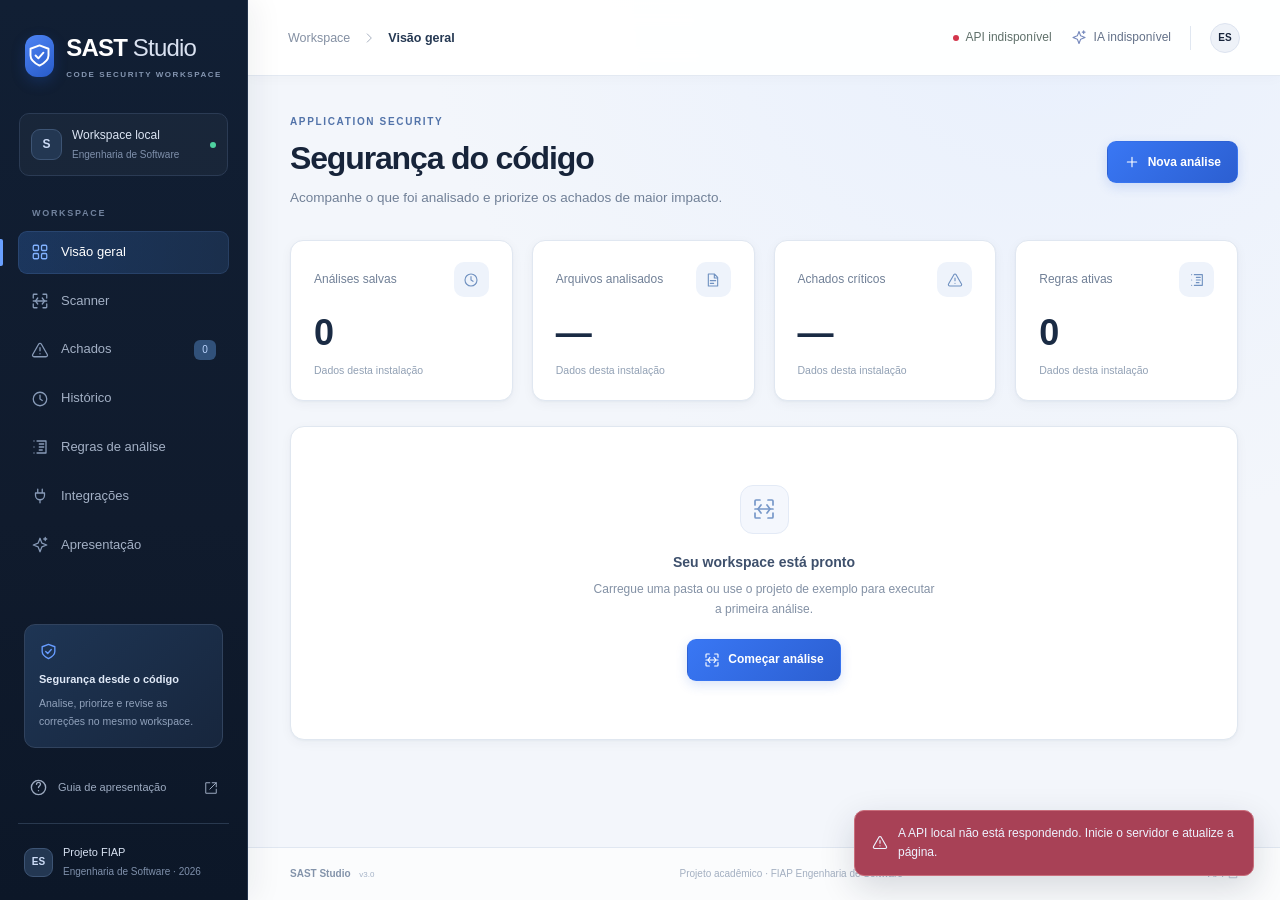
==== commit c277c818: "feat: add project presentation landing page" ====
--- a/static/index.html
+++ b/static/index.html
@@ -54,6 +54,7 @@
         <a class="nav-item" href="#history" data-view="history"><svg class="icon"><use href="#i-clock"/></svg>Histórico</a>
         <a class="nav-item" href="#rules" data-view="rules"><svg class="icon"><use href="#i-rules"/></svg>Regras de análise</a>
         <a class="nav-item" href="#integrations" data-view="integrations"><svg class="icon"><use href="#i-plug"/></svg>Integrações</a>
+        <a class="nav-item" href="/apresentacao"><svg class="icon"><use href="#i-spark"/></svg>Apresentação</a>
       </nav>
       <div class="sidebar-bottom"><div class="sidebar-tip"><svg class="icon"><use href="#i-shield"/></svg><strong>Segurança desde o código</strong><p>Analise, priorize e revise as correções no mesmo workspace.</p></div><button class="help-button" id="guide-button"><svg class="icon"><use href="#i-help"/></svg>Guia de apresentação<svg class="icon small"><use href="#i-external"/></svg></button><div class="sidebar-footer"><span class="workspace-avatar small-avatar">ES</span><span>Projeto FIAP<small>Engenharia de Software · 2026</small></span></div></div>
     </aside>
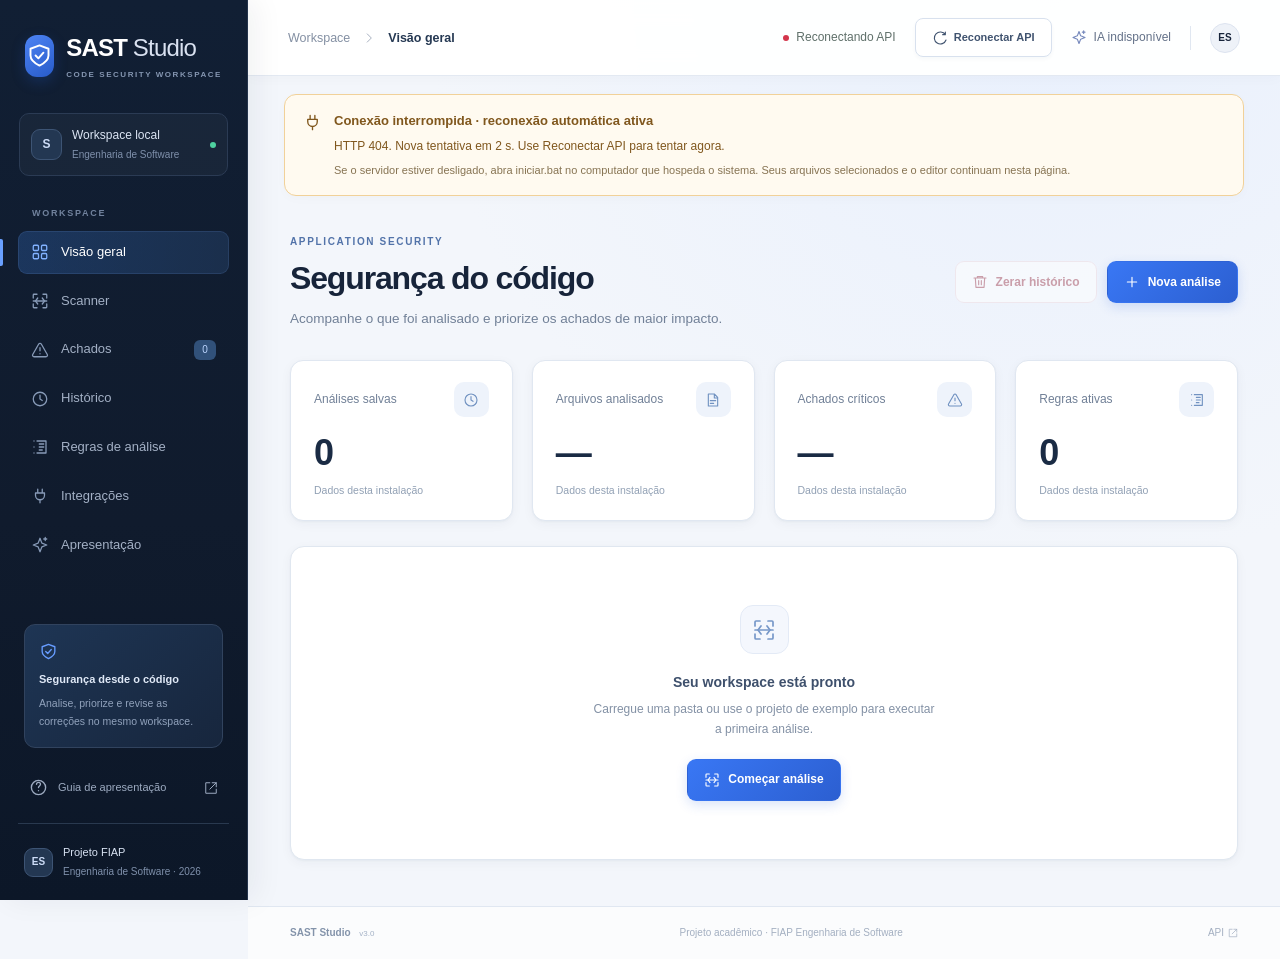
==== commit c4cf5fc7: "feat: harden SAST coverage and connection recovery" ====
--- a/static/index.html
+++ b/static/index.html
@@ -7,8 +7,9 @@
   <meta name="description" content="SAST Studio — análise estática de código com rastreabilidade, política de bloqueio e remediação assistida por IA local.">
   <title>SAST Studio · Segurança do código</title>
   <link rel="icon" type="image/svg+xml" href="/static/brand.svg">
-  <link rel="stylesheet" href="/static/css/dashboard.css?v=cp3-5">
-  <script src="/static/js/dashboard.js?v=cp3-5" defer></script>
+  <link rel="stylesheet" href="/static/css/dashboard.css?v=cp3-14">
+  <script src="/static/js/connection.js?v=cp3-1" defer></script>
+  <script src="/static/js/dashboard.js?v=cp3-14" defer></script>
   <script src="/static/js/diff-viewer.js?v=cp3-2" defer></script>
 </head>
 <body>
@@ -31,6 +32,7 @@
     <symbol id="i-spark" viewBox="0 0 24 24"><path d="m12 3 2.5 6.5L21 12l-6.5 2.5L12 21l-2.5-6.5L3 12l6.5-2.5L12 3Zm7-1v4m-2-2h4"/></symbol>
     <symbol id="i-check" viewBox="0 0 24 24"><path d="m5 12 4 4L19 6"/></symbol>
     <symbol id="i-close" viewBox="0 0 24 24"><path d="m6 6 12 12M6 18 18 6"/></symbol>
+    <symbol id="i-trash" viewBox="0 0 24 24"><path d="M3 6h18m-2 0-.9 14H5.9L5 6m3 0V4h8v2m-6 4v6m4-6v6"/></symbol>
     <symbol id="i-copy" viewBox="0 0 24 24"><rect x="8" y="8" width="12" height="13" rx="2"/><path d="M16 8V3H4v13h4"/></symbol>
     <symbol id="i-chevron" viewBox="0 0 24 24"><path d="m9 5 7 7-7 7"/></symbol>
     <symbol id="i-refresh" viewBox="0 0 24 24"><path d="M20 7V3m0 4h-4m4 0a9 9 0 1 0 1 8"/></symbol>
@@ -62,11 +64,12 @@
       <header class="topbar">
         <button class="icon-button mobile-menu" id="menu-toggle" aria-label="Abrir navegação" aria-controls="sidebar" aria-expanded="false"><svg class="icon"><use href="#i-menu"/></svg></button>
         <div class="breadcrumb">Workspace <svg class="icon small"><use href="#i-chevron"/></svg><strong id="breadcrumb-current">Visão geral</strong></div>
-        <div class="topbar-actions"><span id="api-status" class="connection-status"><span class="status-dot pending"></span>Conectando</span><a class="ai-status-link" href="#integrations" id="ai-status-link"><svg class="icon"><use href="#i-spark"/></svg><span id="ai-status-label">Verificando IA</span></a><span class="topbar-divider"></span><span class="user-avatar">ES</span></div>
+        <div class="topbar-actions"><span id="api-status" class="connection-status" role="status"><span class="status-dot pending"></span>Conectando</span><button id="reconnect-api" class="button secondary small-button reconnect-button" type="button" title="Verificar a conexão e atualizar os serviços"><svg class="icon"><use href="#i-refresh"/></svg><span>Reconectar API</span></button><a class="ai-status-link" href="#integrations" id="ai-status-link"><svg class="icon"><use href="#i-spark"/></svg><span id="ai-status-label">Verificando IA</span></a><span class="topbar-divider"></span><span class="user-avatar">ES</span></div>
       </header>
+      <div id="connection-banner" class="connection-banner" role="status" aria-live="polite" hidden><svg class="icon"><use href="#i-plug"/></svg><div><strong id="connection-title">Reconectando à API</strong><p id="connection-message"></p><small>Se o servidor estiver desligado, abra iniciar.bat no computador que hospeda o sistema. Seus arquivos selecionados e o editor continuam nesta página.</small></div></div>
       <main id="main-content" tabindex="-1">
         <section class="view active" id="view-overview" aria-labelledby="overview-title">
-          <div class="page-heading"><div><div class="eyebrow">APPLICATION SECURITY</div><h1 id="overview-title">Segurança do código</h1><p>Acompanhe o que foi analisado e priorize os achados de maior impacto.</p></div><a href="#scanner" class="button primary"><svg class="icon"><use href="#i-plus"/></svg>Nova análise</a></div>
+          <div class="page-heading"><div><div class="eyebrow">APPLICATION SECURITY</div><h1 id="overview-title">Segurança do código</h1><p>Acompanhe o que foi analisado e priorize os achados de maior impacto.</p></div><div class="heading-actions"><button class="button danger-subtle" type="button" data-clear-history aria-haspopup="dialog" aria-controls="clear-history-dialog" disabled><svg class="icon"><use href="#i-trash"/></svg>Zerar histórico</button><a href="#scanner" class="button primary"><svg class="icon"><use href="#i-plus"/></svg>Nova análise</a></div></div>
           <div id="overview-content"><div class="loading-state"><span class="spinner"></span>Carregando workspace…</div></div>
         </section>
         <section class="view" id="view-scanner" aria-labelledby="scanner-title" hidden>
@@ -91,18 +94,21 @@
         <section class="view" id="view-findings" aria-labelledby="findings-title" hidden>
           <div class="page-heading"><div><div class="eyebrow">TRIAGEM E REMEDIAÇÃO</div><h1 id="findings-title">Achados de segurança</h1><p id="findings-subtitle">Selecione uma análise para explorar os resultados.</p></div><div class="heading-actions"><select id="finding-scan-select" aria-label="Análise selecionada"></select><div class="export-wrapper"><button class="button secondary" id="export-button" aria-expanded="false" aria-controls="export-menu" disabled><svg class="icon"><use href="#i-download"/></svg>Exportar</button><div id="export-menu" class="dropdown" hidden><button data-export="sarif">SARIF 2.1.0 <small>GitHub Code Scanning</small></button><button data-export="json">JSON <small>Dados estruturados</small></button><button data-export="markdown">Markdown <small>Relatório para compartilhar</small></button></div></div></div></div>
           <div id="findings-summary"></div>
-          <div class="filter-bar" id="findings-filters"><label class="search-input"><svg class="icon"><use href="#i-search"/></svg><input id="findings-search" type="search" placeholder="Buscar regra, arquivo, CWE ou OWASP…" aria-label="Buscar achados"></label><select id="severity-filter" aria-label="Filtrar por severidade"><option value="">Todas as severidades</option><option value="CRITICAL">Crítica</option><option value="HIGH">Alta</option><option value="MEDIUM">Média</option><option value="LOW">Baixa</option><option value="INFO">Informativa</option></select><select id="file-filter" aria-label="Filtrar por arquivo"><option value="">Todos os arquivos</option></select><select id="semantic-filter" aria-label="Filtrar revisão semântica"><option value="">Todas as revisões IA</option><option value="confirmed">Risco confirmado pela IA</option><option value="likely_false_positive">Possível falso positivo</option><option value="needs_review">Precisa de revisão</option><option value="unreviewed">Ainda não revisado</option></select><select id="finding-sort" aria-label="Ordenar achados"><option value="severity">Maior severidade</option><option value="file">Arquivo e linha</option></select></div>
+          <div class="batch-ai-toolbar" id="batch-ai-toolbar"><div><strong>Correção assistida para todos os achados</strong><p>Gera uma sugestão individual para cada item desta análise. Você revisa cada diff antes de aplicar.</p></div><button class="button primary small-button" id="generate-all-ai" type="button" disabled>Gerar correções com IA</button></div>
+          <div id="ai-batch-status" class="ai-batch-status" role="status" aria-live="polite" hidden></div>
+          <section id="ai-batch-results" class="ai-batch-results" aria-labelledby="ai-batch-results-title" hidden></section>
+          <div class="filter-bar" id="findings-filters"><label class="search-input"><svg class="icon"><use href="#i-search"/></svg><input id="findings-search" type="search" placeholder="Buscar regra, arquivo, CWE ou OWASP…" aria-label="Buscar achados"></label><select id="severity-filter" aria-label="Filtrar por severidade"><option value="">Todas as severidades</option><option value="CRITICAL">Crítica</option><option value="HIGH">Alta</option><option value="MEDIUM">Média</option><option value="LOW">Baixa</option><option value="INFO">Informativa</option></select><select id="file-filter" aria-label="Filtrar por arquivo"><option value="">Todos os arquivos</option></select><select id="semantic-filter" aria-label="Filtrar revisão semântica"><option value="">Todas as revisões IA</option><option value="confirmed">Risco confirmado pela IA</option><option value="likely_false_positive">Possível falso positivo</option><option value="needs_review">Precisa de revisão</option><option value="unreviewed">Ainda não revisado</option></select><select id="engine-filter" aria-label="Filtrar motor"><option value="">Todos os motores</option><option value="native">Motor nativo</option><option value="bandit">Bandit</option><option value="semgrep">Semgrep CE</option></select><select id="finding-sort" aria-label="Ordenar achados"><option value="severity">Maior severidade</option><option value="file">Arquivo e linha</option></select></div>
           <div class="findings-workspace"><div class="panel findings-list-panel"><div class="list-heading"><strong id="filtered-count">0 achados</strong><span>SEVERIDADE</span></div><div id="findings-list"></div><div id="finding-pagination"></div></div><div id="finding-detail" class="panel finding-detail"></div></div>
         </section>
         <section class="view" id="view-history" aria-labelledby="history-title" hidden>
-          <div class="page-heading"><div><div class="eyebrow">RASTREABILIDADE</div><h1 id="history-title">Histórico de análises</h1><p>Reabra análises anteriores e acompanhe a evolução de cada projeto.</p></div><button class="button secondary" id="refresh-history"><svg class="icon"><use href="#i-refresh"/></svg>Atualizar</button></div><div class="panel"><div class="panel-heading"><h2>Análises salvas <span class="count-chip" id="history-count">0</span></h2><label class="search-input"><svg class="icon"><use href="#i-search"/></svg><input id="history-search" type="search" placeholder="Buscar projeto…" aria-label="Buscar no histórico"></label></div><div id="history-table"></div></div>
+          <div class="page-heading"><div><div class="eyebrow">RASTREABILIDADE</div><h1 id="history-title">Histórico de análises</h1><p>Reabra análises anteriores e acompanhe a evolução de cada projeto.</p></div><div class="heading-actions"><button class="button danger-subtle" type="button" data-clear-history aria-haspopup="dialog" aria-controls="clear-history-dialog" disabled><svg class="icon"><use href="#i-trash"/></svg>Zerar histórico</button><button class="button secondary" id="refresh-history"><svg class="icon"><use href="#i-refresh"/></svg>Atualizar</button></div></div><div class="panel"><div class="panel-heading"><h2>Análises salvas <span class="count-chip" id="history-count">0</span></h2><label class="search-input"><svg class="icon"><use href="#i-search"/></svg><input id="history-search" type="search" placeholder="Buscar projeto…" aria-label="Buscar no histórico"></label></div><div id="history-table"></div></div>
         </section>
         <section class="view" id="view-rules" aria-labelledby="rules-title" hidden>
-          <div class="page-heading"><div><div class="eyebrow">MOTOR DE DETECÇÃO</div><h1 id="rules-title">Regras de análise</h1><p>Conheça a cobertura e as orientações aplicadas pelo motor desta instalação.</p></div><span class="outline-tag" id="rules-count">Carregando regras</span></div><div id="language-coverage" class="coverage-grid"></div><div class="filter-bar"><label class="search-input"><svg class="icon"><use href="#i-search"/></svg><input id="rules-search" type="search" placeholder="Buscar regra, CWE ou OWASP…" aria-label="Buscar regras"></label><select id="rule-language-filter" aria-label="Filtrar linguagem"><option value="">Todas as linguagens</option><option value="PY">Python</option><option value="JS">JavaScript / TypeScript</option><option value="JAVA">Java</option></select></div><div id="rules-list" class="rules-grid"></div>
+          <div class="page-heading"><div><div class="eyebrow">MOTOR DE DETECÇÃO</div><h1 id="rules-title">Regras de análise</h1><p>Conheça a cobertura e as orientações aplicadas pelo motor desta instalação.</p></div><span class="outline-tag" id="rules-count">Carregando regras</span></div><div id="language-coverage" class="coverage-grid"></div><section class="panel quality-dashboard" id="quality-dashboard" aria-label="Métricas medidas de detecção"></section><div class="filter-bar"><label class="search-input"><svg class="icon"><use href="#i-search"/></svg><input id="rules-search" type="search" placeholder="Buscar regra, CWE ou OWASP…" aria-label="Buscar regras"></label><select id="rule-language-filter" aria-label="Filtrar linguagem"><option value="">Todas as linguagens</option><option value="PY">Python</option><option value="JS">JavaScript / TypeScript</option><option value="JAVA">Java</option></select></div><div id="rules-list" class="rules-grid"></div>
         </section>
         <section class="view" id="view-integrations" aria-labelledby="integrations-title" hidden>
           <div class="page-heading"><div><div class="eyebrow">DEVSECOPS</div><h1 id="integrations-title">Integrações e ambiente</h1><p>Verifique os serviços locais e conecte o scanner ao ciclo de desenvolvimento.</p></div><button class="button secondary" id="refresh-services"><svg class="icon"><use href="#i-refresh"/></svg>Verificar serviços</button></div>
-          <div id="service-cards" class="service-grid"></div>
+          <div id="service-cards" class="service-grid"></div><div id="engine-status-grid" class="engine-status-grid" aria-label="Motores de análise"></div>
           <div class="integration-grid"><div class="panel"><div class="panel-heading"><h2><svg class="icon"><use href="#i-git"/></svg>Política de bloqueio</h2><span class="outline-tag">Prévia local</span></div><div class="panel-body"><p class="muted">A mesma política é aplicada na API e na CLI. Esta prévia usa os achados da análise selecionada.</p><label class="field-label compact-label">Severidade mínima<select id="policy-threshold"><option value="CRITICAL">Crítica</option><option value="HIGH" selected>Alta</option><option value="MEDIUM">Média</option><option value="LOW">Baixa</option></select></label><div id="policy-result"></div><div class="code-label">EXECUTAR NO SEU PROJETO</div><div class="copy-code"><pre id="cli-command"></pre><button class="icon-button" id="copy-cli" aria-label="Copiar comando CLI"><svg class="icon"><use href="#i-copy"/></svg></button></div><p class="field-help">Saída 0: gate aprovado · 1: achados bloqueantes · 2: erro de processamento.</p></div></div>
           <div class="panel"><div class="panel-heading"><h2><svg class="icon"><use href="#i-plug"/></svg>GitHub Actions</h2><a class="text-link" href="/api/v1/integrations/workflow" download>Baixar workflow <svg class="icon small"><use href="#i-download"/></svg></a></div><div class="panel-body"><p class="muted">O workflow desta plataforma executa os testes e audita os módulos do produto. Adapte os caminhos ao repositório que será analisado.</p><ol class="numbered-list"><li>Adicione o workflow em <code>.github/workflows/</code>.</li><li>Inclua o motor SAST e suas dependências no repositório.</li><li>Configure o job como obrigatório nas regras da branch.</li></ol><p class="field-help">A decisão local não altera Pull Requests. O bloqueio de merge depende das regras configuradas no GitHub.</p><details class="workflow-details"><summary>Ver workflow desta instalação</summary><div class="copy-code workflow-code"><pre id="workflow-code">Carregando…</pre><button class="icon-button" id="copy-workflow" aria-label="Copiar workflow"><svg class="icon"><use href="#i-copy"/></svg></button></div></details></div></div></div>
           <div class="panel architecture-panel"><div class="panel-heading"><div><h2>Como esta instalação funciona</h2><p>Componentes em execução e responsabilidades reais.</p></div><a class="button secondary small-button" href="/docs" target="_blank" rel="noopener">Documentação da API <svg class="icon small"><use href="#i-external"/></svg></a></div><div class="architecture-flow"><div><svg class="icon"><use href="#i-grid"/></svg><strong>Workspace web</strong><small>Upload, triagem e relatórios</small></div><span>→</span><div><svg class="icon"><use href="#i-plug"/></svg><strong>API FastAPI</strong><small>Validação e orquestração</small></div><span>→</span><div><svg class="icon"><use href="#i-shield"/></svg><strong>Fila e workers</strong><small>Jobs persistentes e análise por AST</small></div><span>→</span><div><svg class="icon"><use href="#i-clock"/></svg><strong>Histórico SQLite</strong><small>Fontes e resultados locais</small></div><div class="architecture-ai"><svg class="icon"><use href="#i-spark"/></svg><strong>Ollama / Llama</strong><small>Revisão semântica e remediação</small></div></div><div class="architecture-footnote">A API enfileira a análise e um worker executa os parsers Python, JavaScript/TypeScript e Java. A IA revisa o contexto e sugere correções; o gate original permanece rastreável.</div></div>
@@ -112,6 +118,10 @@
     </div>
   </div>
   <div class="toast-region" id="toasts" role="status" aria-live="polite"></div>
+  <dialog id="clear-history-dialog" class="clear-history-dialog" aria-labelledby="clear-history-title" aria-describedby="clear-history-description">
+    <div class="dialog-heading"><div><div class="eyebrow">LIMPEZA DO WORKSPACE</div><h2 id="clear-history-title">Zerar histórico de análises?</h2></div><button class="icon-button" id="close-clear-history" type="button" aria-label="Fechar confirmação"><svg class="icon"><use href="#i-close"/></svg></button></div>
+    <div class="dialog-body clear-history-body"><div class="clear-history-warning"><span class="clear-history-icon"><svg class="icon"><use href="#i-alert"/></svg></span><p id="clear-history-description">Esta ação apaga as análises salvas, seus indicadores e revisões semânticas. Os arquivos do projeto não são apagados e a ação não pode ser desfeita.</p></div><label class="field-label" for="clear-history-confirmation">Digite <strong>ZERAR</strong> para confirmar<input id="clear-history-confirmation" type="text" autocomplete="off" spellcheck="false" maxlength="5" placeholder="ZERAR"></label><p class="clear-history-error" id="clear-history-error" role="status" hidden></p><div class="clear-history-actions"><button class="button secondary" type="button" id="cancel-clear-history">Cancelar</button><button class="button danger" type="button" id="confirm-clear-history" disabled><svg class="icon"><use href="#i-trash"/></svg>Zerar histórico</button></div></div>
+  </dialog>
   <dialog id="guide-dialog"><div class="dialog-heading"><div><div class="eyebrow">DEMONSTRAÇÃO</div><h2>Apresente um fluxo completo</h2></div><button class="icon-button" id="close-guide" aria-label="Fechar guia"><svg class="icon"><use href="#i-close"/></svg></button></div><div class="dialog-body"><ol class="guide-steps"><li><strong>Analise um projeto.</strong><p>No Scanner, carregue o projeto de exemplo ou selecione uma pasta. Clique em Executar análise.</p></li><li><strong>Explique um achado.</strong><p>Abra Achados e mostre severidade, arquivo, linha, CWE e o trecho de código.</p></li><li><strong>Revise o contexto com IA.</strong><p>Clique em Revisar com IA para mostrar classificação, severidade sugerida e evidências. O achado e o gate originais são preservados.</p></li><li><strong>Solicite a remediação.</strong><p>Clique em Gerar remediação. O resultado identifica se foi gerado pelo Ollama ou pelo motor determinístico. Revise a sugestão e seu diff.</p></li><li><strong>Compare e exporte.</strong><p>Analise o exemplo seguro, reabra o histórico e exporte JSON, Markdown ou SARIF da análise escolhida.</p></li><li><strong>Mostre o gate.</strong><p>Em Integrações, altere a severidade da prévia local e explique como a CLI falha no CI.</p></li></ol><div class="note-box"><svg class="icon"><use href="#i-spark"/></svg><span>Antes da apresentação, deixe o Ollama aberto e gere uma remediação para carregar o modelo. O primeiro uso pode levar até 90 segundos.</span></div><div class="code-label">NA PASTA DO PROJETO, INICIE O SERVIDOR</div><pre class="startup-code">python iniciar.py</pre></div></dialog>
 </body>
 </html>
--- a/static/css/dashboard.css
+++ b/static/css/dashboard.css
@@ -1,4 +1,5 @@
 :root{color-scheme:light;--bg:#f5f7fb;--surface:#fff;--ink:#162238;--muted:#64748b;--border:#e3e8f0;--blue:#2563eb;--blue-soft:#eff5ff;--navy:#111c2e;--green:#10836a;--critical:#d3354b;--high:#d47718;--medium:#b08b11;--low:#3778bc;--radius:12px;--shadow:0 2px 5px #172b4d04}
+.quality-dashboard{margin:0 0 24px;overflow:hidden}.quality-metrics{display:grid;grid-template-columns:repeat(4,minmax(0,1fr));gap:16px;margin-bottom:24px}.quality-metrics>div{background:var(--bg);border:1px solid var(--border);border-radius:10px;padding:18px}.quality-metrics small{display:block;color:var(--muted);font-size:12px}.quality-metrics strong{display:block;font-size:23px;letter-spacing:-.6px;margin-top:8px}.quality-table-wrap{overflow-x:auto}.quality-table{border-collapse:collapse;width:100%;text-align:left;font-size:12px;margin-bottom:16px}.quality-table th{font-weight:600;color:var(--muted);background:var(--bg)}.quality-table th,.quality-table td{padding:12px 14px;border-bottom:1px solid var(--border);white-space:nowrap}.quality-table td:first-child{font-weight:600}.coverage-details{margin-top:18px}.coverage-details summary{font-size:12px;color:var(--blue);cursor:pointer;margin-bottom:10px}.external-benchmark{padding:18px 20px;border:1px solid #f0d5a7;background:#fffbf3;border-radius:10px;margin-top:20px}.external-benchmark strong{font-size:13px}.external-benchmark p{font-size:12px;color:#7c6341;margin-top:8px;line-height:1.8}.engine-status-grid{display:grid;grid-template-columns:repeat(3,minmax(0,1fr));gap:16px;margin:0 0 24px}.engine-status-card{background:var(--surface);border:1px solid var(--border);border-radius:var(--radius);padding:20px}.engine-status-card>div{display:flex;align-items:center;justify-content:space-between;gap:8px;flex-wrap:wrap}.engine-status-card p{color:var(--muted);font-size:12px;margin:10px 0 4px}.engine-status-card small{color:var(--muted);font-size:11px}.detection-evidence{margin:20px 0;padding:18px;background:#f8faff;border:1px solid var(--border);border-radius:10px}.evidence-heading{display:flex;justify-content:space-between;gap:10px;align-items:center;flex-wrap:wrap;font-size:12px}.engine-tags{display:flex;gap:6px;flex-wrap:wrap;margin:12px 0}.engine-tag{border-radius:5px;padding:4px 9px;background:#e8effc;color:#35558b;font-size:10px;font-weight:600}.detection-evidence details{margin-top:12px;font-size:11px}.detection-evidence details summary{cursor:pointer;color:var(--blue)}.detection-evidence ul{padding-left:16px}.detection-evidence li p{font-size:11px;color:var(--muted)}.data-flow-list{list-style:none;padding:0;margin:16px 0 0;display:grid;gap:10px}.data-flow-list li{border-left:2px solid #91b6fb;padding:0 0 8px 12px;min-width:0}.data-flow-list li>span{display:block;font-size:10px;text-transform:uppercase;letter-spacing:.7px;font-weight:700;color:var(--blue)}.data-flow-list small{display:block;font-size:10px;color:var(--muted);overflow-wrap:anywhere}.data-flow-list code{display:block;font-size:11px;margin-top:4px;white-space:pre-wrap;overflow-wrap:anywhere}.patch-checks{margin-top:18px;border:1px solid var(--border);border-radius:9px;background:white;padding:16px;font-size:12px}.patch-checks ul{list-style:none;padding:0;margin:12px 0}.patch-checks li{display:flex;align-items:flex-start;gap:12px;padding:9px 0;border-bottom:1px solid #edf1f6}.patch-checks small{display:block;font-size:10px;color:var(--muted)}.check-result{font-size:9px;border-radius:4px;padding:3px 7px;background:#edf1f7;color:var(--muted);white-space:nowrap}.check-result.passed{color:#107052;background:#eaf7f0}.check-result.failed{color:#b92b45;background:#fff0f2}@media(max-width:1000px){.quality-metrics{grid-template-columns:repeat(2,minmax(0,1fr))}.engine-status-grid{grid-template-columns:1fr}}@media(max-width:500px){.quality-metrics{gap:8px}.quality-metrics>div{padding:12px}.quality-metrics strong{font-size:18px}}
 *{box-sizing:border-box}body{margin:0;background:var(--bg);color:var(--ink);font:14px/1.55 "Segoe UI",Arial,sans-serif;-webkit-font-smoothing:antialiased}button,input,select,textarea{font:inherit}button,a,input,select,textarea,summary{-webkit-tap-highlight-color:transparent}button,a{touch-action:manipulation}button{cursor:pointer}button:disabled{cursor:not-allowed;opacity:.5}a{color:inherit;text-decoration:none}button{color:inherit}input,select,textarea{max-width:100%}input,select{border:1px solid #dbe2ec;background:#fff;border-radius:7px;min-height:39px;padding:8px 11px;color:var(--ink)}input::placeholder,textarea::placeholder{color:#8793a6}input:focus,select:focus,textarea:focus{outline:2px solid #b9d0ff;outline-offset:1px;border-color:#6f9df3}button:focus-visible,a:focus-visible,summary:focus-visible,[tabindex="0"]:focus-visible{outline:3px solid #80aaff;outline-offset:3px}button{border:0}h1,h2,h3,p{margin:0}h1{font-size:29px;font-weight:700;letter-spacing:-1px;line-height:1.25}h2{font-size:15px;font-weight:650;line-height:1.5}h3{font-size:14px;font-weight:650}code,pre,textarea{font-family:"Cascadia Code","SFMono-Regular",Consolas,monospace}code{font-size:.9em}pre{margin:0;white-space:pre-wrap;overflow-wrap:anywhere}small{font-size:12px}[hidden]{display:none!important}.icon-sprite{position:absolute;width:0;height:0;overflow:hidden}.icon{width:19px;height:19px;fill:none;stroke:currentColor;stroke-width:1.7;stroke-linecap:round;stroke-linejoin:round;flex-shrink:0;vertical-align:middle}.icon.small{width:14px;height:14px}.skip-link{position:fixed;left:16px;top:-70px;z-index:100;background:white;border:2px solid var(--blue);border-radius:8px;padding:12px}.skip-link:focus{top:12px}
 .app-shell{min-height:100vh}.sidebar{position:fixed;inset:0 auto 0 0;width:236px;background:var(--navy);color:#a3b0c5;z-index:30;display:flex;flex-direction:column;padding:28px 18px 0}.brand{display:flex;gap:11px;align-items:center;color:#fff;font-size:23px;font-weight:750;letter-spacing:-.7px;padding:0 8px}.brand-mark{display:grid;place-items:center;width:38px;height:42px;border-radius:11px;background:#2c65e8;color:#fff}.brand-mark .icon{width:27px;height:29px}.brand-light{font-weight:400;color:#d9e1f0}.brand small{display:block;font-size:7.5px;letter-spacing:1.7px;color:#8596b1;margin-top:2px}.workspace-label{display:flex;align-items:center;gap:10px;font-size:12px;color:#dce5f4;border:1px solid #2a3548;border-radius:8px;padding:11px 10px;margin:30px 2px 29px}.workspace-label small,.sidebar-footer small{display:block;color:#7f90ab;font-size:10px;margin-top:2px}.workspace-avatar{width:31px;height:31px;display:grid;place-items:center;border:1px solid #42536c;border-radius:7px;color:#ceddf8;background:#24344b;font-weight:600}.local-dot{width:6px;height:6px;border-radius:50%;background:#4ed1a0;margin-left:auto}.nav-caption{font-size:9px;letter-spacing:1.7px;color:#71829d;padding:0 14px;margin-bottom:10px;font-weight:700}.sidebar nav{display:flex;flex-direction:column;gap:5px}.nav-item{display:flex;gap:12px;align-items:center;padding:11px 13px;border-radius:7px;font-size:12.5px;font-weight:500;position:relative}.nav-item .icon{width:18px;height:18px;color:#889bb8}.nav-item:hover{color:#fff;background:#1d2b41}.nav-item.active{color:#f2f7ff;background:#233d65}.nav-item.active:before{content:"";position:absolute;left:-18px;height:24px;width:3px;background:#4d8dff;border-radius:0 2px 2px 0}.nav-item.active .icon{color:#82b2ff}.nav-counter{margin-left:auto;font-size:10px;background:#2c466a;color:#bcd5ff;padding:0 6px;line-height:20px;border-radius:4px;min-width:22px;text-align:center}.sidebar-bottom{margin-top:auto;padding-top:30px}.sidebar-tip{margin:0 6px 20px;padding:17px 14px;border:1px solid #2c3b52;border-radius:9px;background:linear-gradient(135deg,#1c304c,#17253b)}.sidebar-tip .icon{color:#679cff;margin-bottom:10px}.sidebar-tip strong{display:block;font-size:11px;color:#e0e9f7}.sidebar-tip p{font-size:10.5px;line-height:1.7;margin-top:6px;color:#91a2bc}.help-button{display:flex;align-items:center;gap:10px;background:transparent;color:#9dabc1;font-size:11px;padding:10px 11px;width:100%;text-align:left}.help-button .small{margin-left:auto}.help-button:hover{color:white}.sidebar-footer{border-top:1px solid #29354a;display:flex;gap:10px;align-items:center;margin-top:16px;padding:20px 6px;font-size:11px;color:#d9e3f3}.small-avatar{width:29px;height:29px;border-radius:50%;font-size:10px;background:#34415a}
 .workspace-main{margin-left:236px;min-height:100vh;display:flex;flex-direction:column}.topbar{height:72px;display:flex;align-items:center;gap:14px;justify-content:space-between;background:#fff;border-bottom:1px solid var(--border);padding:0 34px;position:sticky;top:0;z-index:20}.breadcrumb{display:flex;align-items:center;gap:14px;font-size:12px;color:#8490a3}.breadcrumb .icon{color:#a5afbf}.breadcrumb strong{font-weight:500;color:#35435a}.topbar-actions{display:flex;align-items:center;gap:21px;font-size:11px}.connection-status{display:flex;align-items:center;gap:7px;color:#5f706a}.status-dot{width:6px;height:6px;display:inline-block;border-radius:50%;background:#22a17c}.status-dot.pending{background:#b59435}.status-dot.offline{background:#d3354b}.ai-status-link{display:flex;gap:7px;align-items:center;color:#637188}.ai-status-link .icon{color:#7588bc;width:16px}.topbar-divider{height:24px;width:1px;background:var(--border)}.user-avatar{width:30px;height:30px;border-radius:50%;display:grid;place-items:center;background:#eef2f8;border:1px solid #dce3ef;font-size:10px;font-weight:650}.mobile-menu{display:none!important}main{width:100%;max-width:1580px;padding:32px 36px 36px;margin:0 auto;flex:1;outline:none}.view{display:none}.view.active{display:block}.page-heading{display:flex;align-items:center;justify-content:space-between;gap:20px;margin:0 0 27px}.eyebrow{font-size:9px;letter-spacing:1.8px;font-weight:700;color:#75839b;margin-bottom:8px}.page-heading p{font-size:12.5px;color:var(--muted);margin-top:9px}.button{display:inline-flex;justify-content:center;align-items:center;gap:8px;border:1px solid transparent;border-radius:7px;padding:10px 15px;min-height:40px;font-size:12px;font-weight:600;white-space:nowrap}.button.primary{color:#fff;background:var(--blue);box-shadow:0 2px 3px #2563eb12}.button.primary:hover:not(:disabled){background:#1b52ca}.button.secondary{color:#40506a;background:#fff;border-color:#dce3ee;box-shadow:var(--shadow)}.button.secondary:hover:not(:disabled){background:#f7f9fd;border-color:#bdcbe0}.button.subtle{background:#edf3ff;color:#2e61bd}.button .icon{width:16px;height:16px}.small-button{min-height:33px;padding:6px 11px;font-size:11px}.icon-button{display:inline-grid;place-items:center;min-width:33px;min-height:33px;padding:6px;background:transparent;border-radius:6px;color:#78879b}.icon-button:hover{background:#edf2fa;color:#264979}.text-link{font-size:11px;color:#3068d7;font-weight:600;display:inline-flex;align-items:center;gap:5px}.text-link:hover{text-decoration:underline}.heading-actions{display:flex;align-items:center;gap:10px}.heading-actions select{max-width:230px;font-size:12px}
@@ -432,6 +433,53 @@
 .owasp-tag .icon{width:10px;height:10px;flex:0 0 auto}
 .owasp-tag.unmapped{border-color:#e8edf3;background:#f8fafc;color:#8290a3;font-weight:500}
 .finding-row-top .owasp-tag{font-size:8px;padding:3px 6px}
+.batch-ai-toolbar{display:flex;align-items:center;justify-content:space-between;gap:18px;margin:12px 0 16px;padding:15px 18px;border:1px solid #d9e5f7;border-radius:12px;background:linear-gradient(115deg,#f5f8ff,#fbfcff)}
+.batch-ai-toolbar[hidden],.ai-batch-status[hidden]{display:none}
+.batch-ai-toolbar strong{display:block;color:#263d5d;font-size:12px}
+.batch-ai-toolbar p{margin:4px 0 0;color:#7e8ca2;font-size:10px;line-height:1.5}
+.batch-ai-toolbar .button{flex:0 0 auto}
+.ai-batch-status{margin:-7px 0 16px;padding:11px 14px;border:1px solid #d7e3f2;border-radius:9px;background:#f7faff;color:#48617f;font-size:10px;line-height:1.6}
+.ai-batch-status[data-state="running"]{border-color:#c9daf5;background:#f0f6ff;color:#365d9a}
+.ai-batch-status[data-state="complete"]{border-color:#cde6d7;background:#f2faf5;color:#327855}
+.suggestion-scan-notice{margin-top:10px;padding:11px 14px;border:1px solid #d6e3f7;border-radius:9px;background:#f4f8ff;color:#526d91;font-size:10px;line-height:1.55}
+.suggestion-scan-notice strong{display:block;margin-bottom:3px;color:#31578f;font-size:10px}
+.batch-ai-toolbar .button:disabled{opacity:.55;cursor:not-allowed}
+@media(max-width:600px){.batch-ai-toolbar{align-items:stretch;flex-direction:column}.batch-ai-toolbar .button{width:100%}}
+.ai-batch-results[hidden]{display:none}
+.ai-batch-results{margin:0 0 24px;padding:18px;border:1px solid #dce5f2;border-radius:16px;background:linear-gradient(155deg,#f8faff 0%,#f3f6fb 100%);box-shadow:inset 0 1px 0 #ffffff,0 7px 22px #1d35570a;scroll-margin-top:20px}
+.batch-results-heading{display:flex;align-items:center;justify-content:space-between;gap:16px;margin:0 0 16px;padding:2px 2px 14px;border-bottom:1px solid #e2e9f3}
+.batch-results-heading .eyebrow{color:#6477ad}
+.batch-results-heading h2{margin:4px 0 5px;color:#24364f;font-size:18px;letter-spacing:-.3px}
+.batch-results-heading p{max-width:720px;color:#72819a;font-size:11px;line-height:1.65}
+.batch-results-count{display:flex;align-items:baseline;gap:3px;padding:9px 13px;border:1px solid #d9e2f2;border-radius:11px;background:linear-gradient(145deg,#fff,#f8faff);color:#4f64bd;font-size:21px;font-weight:700;white-space:nowrap;box-shadow:0 2px 7px #243a5908}
+.batch-results-count small{color:#8795aa;font-size:11px;font-weight:500}
+.batch-results-grid{display:grid;grid-template-columns:repeat(2,minmax(0,1fr));gap:16px;align-items:stretch}
+.batch-result-card{display:flex;min-width:0;flex-direction:column;overflow:hidden;border:1px solid #dfe6f1;border-radius:14px;background:#fff;box-shadow:0 4px 15px #243a590d;transition:border-color .16s ease,box-shadow .16s ease,transform .16s ease}
+.batch-result-card:hover{border-color:#cbd8eb;box-shadow:0 8px 22px #243a5914;transform:translateY(-1px)}
+.batch-result-card-heading{padding:16px 17px 14px;border-bottom:1px solid #e9eef5;background:linear-gradient(145deg,#fff,#fbfcff)}
+.batch-result-tags{display:flex;align-items:center;flex-wrap:wrap;gap:7px;margin-bottom:10px}
+.batch-result-tags code{color:#7486a0;font-size:10px}
+.batch-result-tags .provider-tag{margin:0;padding:4px 7px;font-size:9px}
+.batch-result-card-heading h3{margin:0 0 7px;color:#2d405b;font-size:13px;line-height:1.5}
+.batch-result-card-heading>p{display:flex;align-items:center;gap:5px;overflow-wrap:anywhere;color:#7e8da2;font-size:10px}
+.batch-result-card-heading>p .icon{width:12px;height:12px;flex:0 0 auto}
+.batch-result-card-body{flex:1;padding:0 17px 17px;overflow-wrap:anywhere}
+.batch-result-card-body .ai-result-label{margin:16px 0 6px}
+.batch-result-card-body .ai-text{padding:10px 12px;border:1px solid #edf1f6;border-radius:8px;background:#f8fafd;color:#596b85;font-size:11px;line-height:1.75}
+.batch-result-code{max-height:300px;overflow:auto;margin:0;border:1px solid #243651;background:#17233b;color:#d3e1f3;border-radius:9px;padding:13px;font:10.5px/1.75 "Cascadia Code",Consolas,monospace;white-space:pre;overscroll-behavior:contain}
+.batch-result-actions{display:flex;flex-wrap:wrap;gap:7px;margin-top:10px}
+.batch-result-actions .button{min-height:33px;padding:6px 10px;border-radius:7px;font-size:10px}
+.batch-result-actions .button.subtle{background:#edf3ff;color:#315eb3;border:1px solid #dfe8fb}
+.batch-result-actions .button:hover:not(:disabled){border-color:#c8d6eb}
+.batch-result-card .diff-details{margin-top:12px;padding-top:11px;border-top:1px solid #edf1f6}
+.batch-result-card .diff-details summary{min-height:34px;padding:7px 10px;border-radius:7px;font-size:10px}
+.batch-result-card .diff-details[open] summary{border-color:#cbd9ed;background:#f7faff}
+.batch-result-card .diff-code{max-height:220px}
+.batch-result-card.failed{border-color:#efdadd}
+.batch-result-card.failed .batch-result-card-heading{background:linear-gradient(145deg,#fff,#fffafb)}
+.batch-result-failure{margin:14px 16px 16px;padding:11px 12px;border:1px solid #f0d9dd;border-radius:9px;background:#fff5f6;color:#a95664;font-size:11px;line-height:1.65}
+@media(max-width:900px){.batch-results-grid{grid-template-columns:1fr}}
+@media(max-width:600px){.ai-batch-results{padding:13px;border-radius:13px}.batch-results-heading{align-items:flex-start}.batch-results-heading h2{font-size:15px}.batch-results-count{padding:8px 10px;font-size:18px}.batch-result-card-heading{padding:14px}.batch-result-card-body{padding:0 14px 14px}.batch-result-actions .button{flex:1 1 130px}}
 .detail-tags{flex-wrap:wrap;row-gap:7px}
 .detail-tags .owasp-tag{font-size:9px}
 .rule-owasp{margin:9px 0 7px}
@@ -462,3 +510,39 @@
   .top-file-row{grid-template-columns:25px minmax(0,1fr) auto;gap:7px}
   .top-file-path{font-size:9.5px}
 }
+
+.button.danger-subtle{border-color:#f0dce0;background:#fff;color:#a74c5a}
+.button.danger-subtle:hover:not(:disabled){border-color:#e7c2ca;background:#fff7f8;color:#963c4c}
+.button.danger{border-color:#bd394e;background:#c94458;color:#fff;box-shadow:0 3px 9px #c944581f}
+.button.danger:hover:not(:disabled){border-color:#a92e42;background:#b7354b}
+.clear-history-dialog{width:min(520px,calc(100vw - 32px));max-width:520px}
+.clear-history-dialog .dialog-heading{padding:22px 24px 17px}
+.clear-history-dialog .dialog-heading h2{font-size:19px;letter-spacing:-.35px}
+.clear-history-body{display:grid;gap:18px;padding:20px 24px 24px;overflow:auto}
+.clear-history-warning{display:flex;align-items:flex-start;gap:12px;padding:14px;border:1px solid #f0e1c8;border-radius:10px;background:linear-gradient(145deg,#fffaf1,#fffdf8)}
+.clear-history-icon{display:grid;place-items:center;flex:0 0 34px;width:34px;height:34px;border:1px solid #f2dfbb;border-radius:9px;background:#fff4dd;color:#b17b24}
+.clear-history-icon .icon{width:17px;height:17px}
+.clear-history-warning p{color:#74684e;font-size:11.5px;line-height:1.75}
+.clear-history-body .field-label{gap:7px}
+.clear-history-body .field-label strong{color:#aa4355;font-size:11px;letter-spacing:.5px}
+.clear-history-body input{width:100%;font:600 13px/1.4 "Cascadia Code",Consolas,monospace;letter-spacing:1px;text-transform:uppercase}
+.clear-history-actions{display:flex;justify-content:flex-end;gap:9px;padding-top:3px}
+.clear-history-error{padding:10px 12px;border:1px solid #f0d5da;border-radius:8px;background:#fff4f5;color:#ad4758;font-size:11px;line-height:1.6}
+@media(max-width:600px){
+  .page-heading .heading-actions{width:100%;justify-content:flex-start;flex-wrap:wrap}
+  .clear-history-dialog .dialog-heading{padding:18px}
+  .clear-history-dialog .dialog-body{padding:17px 18px 19px}
+  .clear-history-actions .button{flex:1}
+}
+
+/* Connectivity remains visible without covering the editor or the scanner. */
+.reconnect-button{white-space:nowrap;min-height:32px;font-size:11px;gap:6px}
+.reconnect-button[aria-busy="true"] .icon{opacity:.5}
+.connection-banner{display:flex;align-items:flex-start;gap:12px;margin:18px 36px 0;padding:16px 18px;border:1px solid #f1d199;border-radius:12px;background:#fffaf0;color:#80571d;box-shadow:0 3px 12px #16223805}
+.connection-banner[hidden]{display:none}
+.connection-banner>.icon{flex-shrink:0;margin-top:2px}
+.connection-banner strong{display:block;font-size:13px;font-weight:650}
+.connection-banner p{font-size:12px;line-height:1.6;margin:5px 0}
+.connection-banner small{display:block;font-size:11px;line-height:1.65;color:#877453}
+@media(max-width:1050px){.topbar-actions{gap:10px}.topbar-divider,.topbar-actions .user-avatar{display:none}.reconnect-button{padding:7px 9px}.connection-banner{margin:14px 22px 0}}
+@media(max-width:650px){.reconnect-button span{display:none}.reconnect-button{min-width:32px}.connection-banner{margin:12px 14px 0;padding:13px}.topbar-actions{gap:8px}}
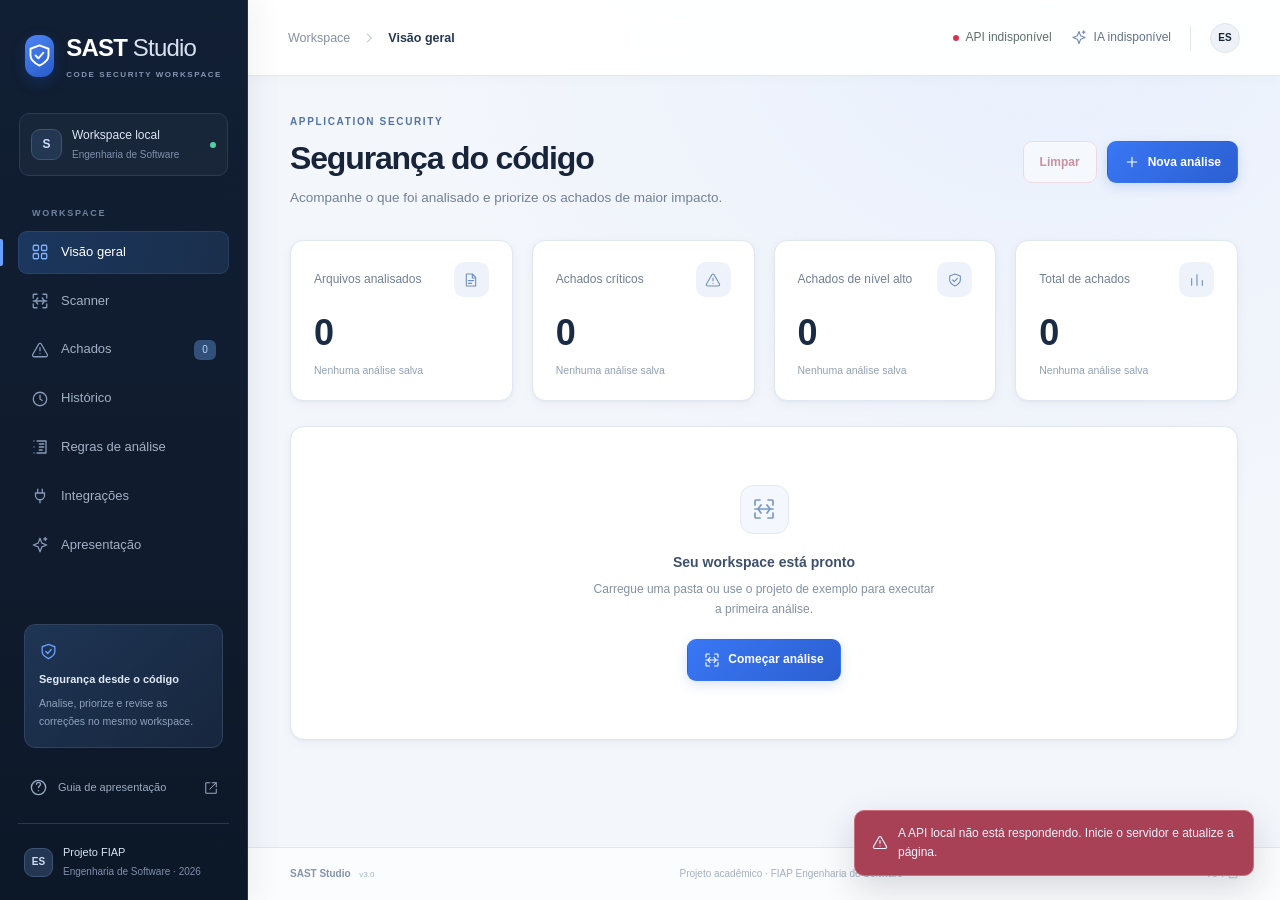
==== commit 4b781500: "feat: improve SAST precision, reset controls and presentation Add conservative Python flow tracking " ====
--- a/static/index.html
+++ b/static/index.html
@@ -7,9 +7,8 @@
   <meta name="description" content="SAST Studio — análise estática de código com rastreabilidade, política de bloqueio e remediação assistida por IA local.">
   <title>SAST Studio · Segurança do código</title>
   <link rel="icon" type="image/svg+xml" href="/static/brand.svg">
-  <link rel="stylesheet" href="/static/css/dashboard.css?v=cp3-14">
-  <script src="/static/js/connection.js?v=cp3-1" defer></script>
-  <script src="/static/js/dashboard.js?v=cp3-14" defer></script>
+  <link rel="stylesheet" href="/static/css/dashboard.css?v=cp3-7">
+  <script src="/static/js/dashboard.js?v=cp3-7" defer></script>
   <script src="/static/js/diff-viewer.js?v=cp3-2" defer></script>
 </head>
 <body>
@@ -32,7 +31,6 @@
     <symbol id="i-spark" viewBox="0 0 24 24"><path d="m12 3 2.5 6.5L21 12l-6.5 2.5L12 21l-2.5-6.5L3 12l6.5-2.5L12 3Zm7-1v4m-2-2h4"/></symbol>
     <symbol id="i-check" viewBox="0 0 24 24"><path d="m5 12 4 4L19 6"/></symbol>
     <symbol id="i-close" viewBox="0 0 24 24"><path d="m6 6 12 12M6 18 18 6"/></symbol>
-    <symbol id="i-trash" viewBox="0 0 24 24"><path d="M3 6h18m-2 0-.9 14H5.9L5 6m3 0V4h8v2m-6 4v6m4-6v6"/></symbol>
     <symbol id="i-copy" viewBox="0 0 24 24"><rect x="8" y="8" width="12" height="13" rx="2"/><path d="M16 8V3H4v13h4"/></symbol>
     <symbol id="i-chevron" viewBox="0 0 24 24"><path d="m9 5 7 7-7 7"/></symbol>
     <symbol id="i-refresh" viewBox="0 0 24 24"><path d="M20 7V3m0 4h-4m4 0a9 9 0 1 0 1 8"/></symbol>
@@ -64,12 +62,12 @@
       <header class="topbar">
         <button class="icon-button mobile-menu" id="menu-toggle" aria-label="Abrir navegação" aria-controls="sidebar" aria-expanded="false"><svg class="icon"><use href="#i-menu"/></svg></button>
         <div class="breadcrumb">Workspace <svg class="icon small"><use href="#i-chevron"/></svg><strong id="breadcrumb-current">Visão geral</strong></div>
-        <div class="topbar-actions"><span id="api-status" class="connection-status" role="status"><span class="status-dot pending"></span>Conectando</span><button id="reconnect-api" class="button secondary small-button reconnect-button" type="button" title="Verificar a conexão e atualizar os serviços"><svg class="icon"><use href="#i-refresh"/></svg><span>Reconectar API</span></button><a class="ai-status-link" href="#integrations" id="ai-status-link"><svg class="icon"><use href="#i-spark"/></svg><span id="ai-status-label">Verificando IA</span></a><span class="topbar-divider"></span><span class="user-avatar">ES</span></div>
+        <div class="topbar-actions"><span id="api-status" class="connection-status"><span class="status-dot pending"></span>Conectando</span><a class="ai-status-link" href="#integrations" id="ai-status-link"><svg class="icon"><use href="#i-spark"/></svg><span id="ai-status-label">Verificando IA</span></a><span class="topbar-divider"></span><span class="user-avatar">ES</span></div>
       </header>
-      <div id="connection-banner" class="connection-banner" role="status" aria-live="polite" hidden><svg class="icon"><use href="#i-plug"/></svg><div><strong id="connection-title">Reconectando à API</strong><p id="connection-message"></p><small>Se o servidor estiver desligado, abra iniciar.bat no computador que hospeda o sistema. Seus arquivos selecionados e o editor continuam nesta página.</small></div></div>
       <main id="main-content" tabindex="-1">
         <section class="view active" id="view-overview" aria-labelledby="overview-title">
-          <div class="page-heading"><div><div class="eyebrow">APPLICATION SECURITY</div><h1 id="overview-title">Segurança do código</h1><p>Acompanhe o que foi analisado e priorize os achados de maior impacto.</p></div><div class="heading-actions"><button class="button danger-subtle" type="button" data-clear-history aria-haspopup="dialog" aria-controls="clear-history-dialog" disabled><svg class="icon"><use href="#i-trash"/></svg>Zerar histórico</button><a href="#scanner" class="button primary"><svg class="icon"><use href="#i-plus"/></svg>Nova análise</a></div></div>
+          <div class="page-heading"><div><div class="eyebrow">APPLICATION SECURITY</div><h1 id="overview-title">Segurança do código</h1><p>Acompanhe o que foi analisado e priorize os achados de maior impacto.</p></div><div class="heading-actions"><button type="button" class="button danger-outline" id="clear-overview" aria-haspopup="dialog" aria-controls="clear-history-dialog" title="Zerar análises, indicadores e gráficos com backup" disabled>Limpar</button><a href="#scanner" class="button primary"><svg class="icon"><use href="#i-plus"/></svg>Nova análise</a></div></div>
+          <p id="overview-reset-notice" class="history-reset-notice" role="status" hidden></p>
           <div id="overview-content"><div class="loading-state"><span class="spinner"></span>Carregando workspace…</div></div>
         </section>
         <section class="view" id="view-scanner" aria-labelledby="scanner-title" hidden>
@@ -94,21 +92,18 @@
         <section class="view" id="view-findings" aria-labelledby="findings-title" hidden>
           <div class="page-heading"><div><div class="eyebrow">TRIAGEM E REMEDIAÇÃO</div><h1 id="findings-title">Achados de segurança</h1><p id="findings-subtitle">Selecione uma análise para explorar os resultados.</p></div><div class="heading-actions"><select id="finding-scan-select" aria-label="Análise selecionada"></select><div class="export-wrapper"><button class="button secondary" id="export-button" aria-expanded="false" aria-controls="export-menu" disabled><svg class="icon"><use href="#i-download"/></svg>Exportar</button><div id="export-menu" class="dropdown" hidden><button data-export="sarif">SARIF 2.1.0 <small>GitHub Code Scanning</small></button><button data-export="json">JSON <small>Dados estruturados</small></button><button data-export="markdown">Markdown <small>Relatório para compartilhar</small></button></div></div></div></div>
           <div id="findings-summary"></div>
-          <div class="batch-ai-toolbar" id="batch-ai-toolbar"><div><strong>Correção assistida para todos os achados</strong><p>Gera uma sugestão individual para cada item desta análise. Você revisa cada diff antes de aplicar.</p></div><button class="button primary small-button" id="generate-all-ai" type="button" disabled>Gerar correções com IA</button></div>
-          <div id="ai-batch-status" class="ai-batch-status" role="status" aria-live="polite" hidden></div>
-          <section id="ai-batch-results" class="ai-batch-results" aria-labelledby="ai-batch-results-title" hidden></section>
-          <div class="filter-bar" id="findings-filters"><label class="search-input"><svg class="icon"><use href="#i-search"/></svg><input id="findings-search" type="search" placeholder="Buscar regra, arquivo, CWE ou OWASP…" aria-label="Buscar achados"></label><select id="severity-filter" aria-label="Filtrar por severidade"><option value="">Todas as severidades</option><option value="CRITICAL">Crítica</option><option value="HIGH">Alta</option><option value="MEDIUM">Média</option><option value="LOW">Baixa</option><option value="INFO">Informativa</option></select><select id="file-filter" aria-label="Filtrar por arquivo"><option value="">Todos os arquivos</option></select><select id="semantic-filter" aria-label="Filtrar revisão semântica"><option value="">Todas as revisões IA</option><option value="confirmed">Risco confirmado pela IA</option><option value="likely_false_positive">Possível falso positivo</option><option value="needs_review">Precisa de revisão</option><option value="unreviewed">Ainda não revisado</option></select><select id="engine-filter" aria-label="Filtrar motor"><option value="">Todos os motores</option><option value="native">Motor nativo</option><option value="bandit">Bandit</option><option value="semgrep">Semgrep CE</option></select><select id="finding-sort" aria-label="Ordenar achados"><option value="severity">Maior severidade</option><option value="file">Arquivo e linha</option></select></div>
+          <div class="filter-bar" id="findings-filters"><label class="search-input"><svg class="icon"><use href="#i-search"/></svg><input id="findings-search" type="search" placeholder="Buscar regra, arquivo, CWE ou OWASP…" aria-label="Buscar achados"></label><select id="severity-filter" aria-label="Filtrar por severidade"><option value="">Todas as severidades</option><option value="CRITICAL">Crítica</option><option value="HIGH">Alta</option><option value="MEDIUM">Média</option><option value="LOW">Baixa</option><option value="INFO">Informativa</option></select><select id="file-filter" aria-label="Filtrar por arquivo"><option value="">Todos os arquivos</option></select><select id="semantic-filter" aria-label="Filtrar revisão semântica"><option value="">Todas as revisões IA</option><option value="confirmed">Risco confirmado pela IA</option><option value="likely_false_positive">Possível falso positivo</option><option value="needs_review">Precisa de revisão</option><option value="unreviewed">Ainda não revisado</option></select><select id="finding-sort" aria-label="Ordenar achados"><option value="severity">Maior severidade</option><option value="file">Arquivo e linha</option></select></div>
           <div class="findings-workspace"><div class="panel findings-list-panel"><div class="list-heading"><strong id="filtered-count">0 achados</strong><span>SEVERIDADE</span></div><div id="findings-list"></div><div id="finding-pagination"></div></div><div id="finding-detail" class="panel finding-detail"></div></div>
         </section>
         <section class="view" id="view-history" aria-labelledby="history-title" hidden>
-          <div class="page-heading"><div><div class="eyebrow">RASTREABILIDADE</div><h1 id="history-title">Histórico de análises</h1><p>Reabra análises anteriores e acompanhe a evolução de cada projeto.</p></div><div class="heading-actions"><button class="button danger-subtle" type="button" data-clear-history aria-haspopup="dialog" aria-controls="clear-history-dialog" disabled><svg class="icon"><use href="#i-trash"/></svg>Zerar histórico</button><button class="button secondary" id="refresh-history"><svg class="icon"><use href="#i-refresh"/></svg>Atualizar</button></div></div><div class="panel"><div class="panel-heading"><h2>Análises salvas <span class="count-chip" id="history-count">0</span></h2><label class="search-input"><svg class="icon"><use href="#i-search"/></svg><input id="history-search" type="search" placeholder="Buscar projeto…" aria-label="Buscar no histórico"></label></div><div id="history-table"></div></div>
+          <div class="page-heading"><div><div class="eyebrow">RASTREABILIDADE</div><h1 id="history-title">Histórico de análises</h1><p>Reabra análises anteriores ou comece uma nova demonstração com o histórico zerado.</p></div><div class="heading-actions"><button class="button secondary" id="refresh-history"><svg class="icon"><use href="#i-refresh"/></svg>Atualizar</button><button class="button danger-outline" id="clear-history" aria-haspopup="dialog" aria-controls="clear-history-dialog" disabled>Zerar histórico</button></div></div><p id="history-reset-notice" class="history-reset-notice" role="status" hidden></p><div class="panel"><div class="panel-heading"><h2>Análises salvas <span class="count-chip" id="history-count">0</span></h2><label class="search-input"><svg class="icon"><use href="#i-search"/></svg><input id="history-search" type="search" placeholder="Buscar projeto…" aria-label="Buscar no histórico"></label></div><div id="history-table"></div></div>
         </section>
         <section class="view" id="view-rules" aria-labelledby="rules-title" hidden>
-          <div class="page-heading"><div><div class="eyebrow">MOTOR DE DETECÇÃO</div><h1 id="rules-title">Regras de análise</h1><p>Conheça a cobertura e as orientações aplicadas pelo motor desta instalação.</p></div><span class="outline-tag" id="rules-count">Carregando regras</span></div><div id="language-coverage" class="coverage-grid"></div><section class="panel quality-dashboard" id="quality-dashboard" aria-label="Métricas medidas de detecção"></section><div class="filter-bar"><label class="search-input"><svg class="icon"><use href="#i-search"/></svg><input id="rules-search" type="search" placeholder="Buscar regra, CWE ou OWASP…" aria-label="Buscar regras"></label><select id="rule-language-filter" aria-label="Filtrar linguagem"><option value="">Todas as linguagens</option><option value="PY">Python</option><option value="JS">JavaScript / TypeScript</option><option value="JAVA">Java</option></select></div><div id="rules-list" class="rules-grid"></div>
+          <div class="page-heading"><div><div class="eyebrow">MOTOR DE DETECÇÃO</div><h1 id="rules-title">Regras de análise</h1><p>Conheça a cobertura e as orientações aplicadas pelo motor desta instalação.</p></div><span class="outline-tag" id="rules-count">Carregando regras</span></div><div id="language-coverage" class="coverage-grid"></div><div class="filter-bar"><label class="search-input"><svg class="icon"><use href="#i-search"/></svg><input id="rules-search" type="search" placeholder="Buscar regra, CWE ou OWASP…" aria-label="Buscar regras"></label><select id="rule-language-filter" aria-label="Filtrar linguagem"><option value="">Todas as linguagens</option><option value="PY">Python</option><option value="JS">JavaScript / TypeScript</option><option value="JAVA">Java</option></select></div><div id="rules-list" class="rules-grid"></div>
         </section>
         <section class="view" id="view-integrations" aria-labelledby="integrations-title" hidden>
           <div class="page-heading"><div><div class="eyebrow">DEVSECOPS</div><h1 id="integrations-title">Integrações e ambiente</h1><p>Verifique os serviços locais e conecte o scanner ao ciclo de desenvolvimento.</p></div><button class="button secondary" id="refresh-services"><svg class="icon"><use href="#i-refresh"/></svg>Verificar serviços</button></div>
-          <div id="service-cards" class="service-grid"></div><div id="engine-status-grid" class="engine-status-grid" aria-label="Motores de análise"></div>
+          <div id="service-cards" class="service-grid"></div>
           <div class="integration-grid"><div class="panel"><div class="panel-heading"><h2><svg class="icon"><use href="#i-git"/></svg>Política de bloqueio</h2><span class="outline-tag">Prévia local</span></div><div class="panel-body"><p class="muted">A mesma política é aplicada na API e na CLI. Esta prévia usa os achados da análise selecionada.</p><label class="field-label compact-label">Severidade mínima<select id="policy-threshold"><option value="CRITICAL">Crítica</option><option value="HIGH" selected>Alta</option><option value="MEDIUM">Média</option><option value="LOW">Baixa</option></select></label><div id="policy-result"></div><div class="code-label">EXECUTAR NO SEU PROJETO</div><div class="copy-code"><pre id="cli-command"></pre><button class="icon-button" id="copy-cli" aria-label="Copiar comando CLI"><svg class="icon"><use href="#i-copy"/></svg></button></div><p class="field-help">Saída 0: gate aprovado · 1: achados bloqueantes · 2: erro de processamento.</p></div></div>
           <div class="panel"><div class="panel-heading"><h2><svg class="icon"><use href="#i-plug"/></svg>GitHub Actions</h2><a class="text-link" href="/api/v1/integrations/workflow" download>Baixar workflow <svg class="icon small"><use href="#i-download"/></svg></a></div><div class="panel-body"><p class="muted">O workflow desta plataforma executa os testes e audita os módulos do produto. Adapte os caminhos ao repositório que será analisado.</p><ol class="numbered-list"><li>Adicione o workflow em <code>.github/workflows/</code>.</li><li>Inclua o motor SAST e suas dependências no repositório.</li><li>Configure o job como obrigatório nas regras da branch.</li></ol><p class="field-help">A decisão local não altera Pull Requests. O bloqueio de merge depende das regras configuradas no GitHub.</p><details class="workflow-details"><summary>Ver workflow desta instalação</summary><div class="copy-code workflow-code"><pre id="workflow-code">Carregando…</pre><button class="icon-button" id="copy-workflow" aria-label="Copiar workflow"><svg class="icon"><use href="#i-copy"/></svg></button></div></details></div></div></div>
           <div class="panel architecture-panel"><div class="panel-heading"><div><h2>Como esta instalação funciona</h2><p>Componentes em execução e responsabilidades reais.</p></div><a class="button secondary small-button" href="/docs" target="_blank" rel="noopener">Documentação da API <svg class="icon small"><use href="#i-external"/></svg></a></div><div class="architecture-flow"><div><svg class="icon"><use href="#i-grid"/></svg><strong>Workspace web</strong><small>Upload, triagem e relatórios</small></div><span>→</span><div><svg class="icon"><use href="#i-plug"/></svg><strong>API FastAPI</strong><small>Validação e orquestração</small></div><span>→</span><div><svg class="icon"><use href="#i-shield"/></svg><strong>Fila e workers</strong><small>Jobs persistentes e análise por AST</small></div><span>→</span><div><svg class="icon"><use href="#i-clock"/></svg><strong>Histórico SQLite</strong><small>Fontes e resultados locais</small></div><div class="architecture-ai"><svg class="icon"><use href="#i-spark"/></svg><strong>Ollama / Llama</strong><small>Revisão semântica e remediação</small></div></div><div class="architecture-footnote">A API enfileira a análise e um worker executa os parsers Python, JavaScript/TypeScript e Java. A IA revisa o contexto e sugere correções; o gate original permanece rastreável.</div></div>
@@ -118,10 +113,10 @@
     </div>
   </div>
   <div class="toast-region" id="toasts" role="status" aria-live="polite"></div>
-  <dialog id="clear-history-dialog" class="clear-history-dialog" aria-labelledby="clear-history-title" aria-describedby="clear-history-description">
-    <div class="dialog-heading"><div><div class="eyebrow">LIMPEZA DO WORKSPACE</div><h2 id="clear-history-title">Zerar histórico de análises?</h2></div><button class="icon-button" id="close-clear-history" type="button" aria-label="Fechar confirmação"><svg class="icon"><use href="#i-close"/></svg></button></div>
-    <div class="dialog-body clear-history-body"><div class="clear-history-warning"><span class="clear-history-icon"><svg class="icon"><use href="#i-alert"/></svg></span><p id="clear-history-description">Esta ação apaga as análises salvas, seus indicadores e revisões semânticas. Os arquivos do projeto não são apagados e a ação não pode ser desfeita.</p></div><label class="field-label" for="clear-history-confirmation">Digite <strong>ZERAR</strong> para confirmar<input id="clear-history-confirmation" type="text" autocomplete="off" spellcheck="false" maxlength="5" placeholder="ZERAR"></label><p class="clear-history-error" id="clear-history-error" role="status" hidden></p><div class="clear-history-actions"><button class="button secondary" type="button" id="cancel-clear-history">Cancelar</button><button class="button danger" type="button" id="confirm-clear-history" disabled><svg class="icon"><use href="#i-trash"/></svg>Zerar histórico</button></div></div>
+  <dialog id="guide-dialog"><div class="dialog-heading"><div><div class="eyebrow">DEMONSTRAÇÃO</div><h2>Apresente um fluxo completo</h2></div><button class="icon-button" id="close-guide" aria-label="Fechar guia"><svg class="icon"><use href="#i-close"/></svg></button></div><div class="dialog-body"><ol class="guide-steps"><li><strong>Analise um projeto.</strong><p>No Scanner, carregue o projeto de exemplo ou selecione uma pasta. Clique em Executar análise.</p></li><li><strong>Explique um achado.</strong><p>Abra Achados e mostre severidade, arquivo, linha, CWE e o trecho de código.</p></li><li><strong>Revise o contexto com IA.</strong><p>Clique em Revisar com IA para mostrar classificação, severidade sugerida e evidências. O achado e o gate originais são preservados.</p></li><li><strong>Solicite a remediação.</strong><p>Clique em Gerar remediação. O resultado identifica se foi gerado pelo Ollama ou pelo motor determinístico. Revise a sugestão e seu diff.</p></li><li><strong>Compare e exporte.</strong><p>Analise o exemplo seguro, reabra o histórico e exporte JSON, Markdown ou SARIF da análise escolhida.</p></li><li><strong>Mostre o gate.</strong><p>Em Integrações, altere a severidade da prévia local e explique como a CLI falha no CI.</p></li></ol><div class="note-box"><svg class="icon"><use href="#i-spark"/></svg><span>Antes da apresentação, deixe o Ollama aberto e gere uma remediação para carregar o modelo. O primeiro uso pode levar até 90 segundos.</span></div><div class="code-label">NA PASTA DO PROJETO, INICIE O SERVIDOR</div><pre class="startup-code">python iniciar.py</pre></div></dialog>
+  <dialog id="clear-history-dialog" aria-labelledby="clear-history-title" aria-describedby="clear-history-description">
+    <div class="dialog-heading"><div><div class="eyebrow">NOVA DEMONSTRAÇÃO</div><h2 id="clear-history-title">Zerar o histórico?</h2></div><button type="button" class="icon-button" id="close-clear-history" aria-label="Fechar confirmação"><svg class="icon"><use href="#i-close"/></svg></button></div>
+    <div class="dialog-body"><p id="clear-history-description">Os indicadores, gráficos e comparações da Visão geral serão zerados. Todas as análises salvas, fontes armazenadas, revisões de IA e tarefas concluídas serão removidas do histórico desta instalação.</p><div class="note-box"><svg class="icon"><use href="#i-shield"/></svg><span>Uma cópia de segurança local será criada antes da limpeza. O modelo do Ollama, as regras e os arquivos originais dos projetos continuam disponíveis.</span></div><p id="clear-history-error" class="clear-history-error" role="alert" hidden></p><div class="clear-history-actions"><button type="button" class="button secondary" id="cancel-clear-history" autofocus>Cancelar</button><button type="button" class="button danger" id="confirm-clear-history">Criar backup e zerar</button></div></div>
   </dialog>
-  <dialog id="guide-dialog"><div class="dialog-heading"><div><div class="eyebrow">DEMONSTRAÇÃO</div><h2>Apresente um fluxo completo</h2></div><button class="icon-button" id="close-guide" aria-label="Fechar guia"><svg class="icon"><use href="#i-close"/></svg></button></div><div class="dialog-body"><ol class="guide-steps"><li><strong>Analise um projeto.</strong><p>No Scanner, carregue o projeto de exemplo ou selecione uma pasta. Clique em Executar análise.</p></li><li><strong>Explique um achado.</strong><p>Abra Achados e mostre severidade, arquivo, linha, CWE e o trecho de código.</p></li><li><strong>Revise o contexto com IA.</strong><p>Clique em Revisar com IA para mostrar classificação, severidade sugerida e evidências. O achado e o gate originais são preservados.</p></li><li><strong>Solicite a remediação.</strong><p>Clique em Gerar remediação. O resultado identifica se foi gerado pelo Ollama ou pelo motor determinístico. Revise a sugestão e seu diff.</p></li><li><strong>Compare e exporte.</strong><p>Analise o exemplo seguro, reabra o histórico e exporte JSON, Markdown ou SARIF da análise escolhida.</p></li><li><strong>Mostre o gate.</strong><p>Em Integrações, altere a severidade da prévia local e explique como a CLI falha no CI.</p></li></ol><div class="note-box"><svg class="icon"><use href="#i-spark"/></svg><span>Antes da apresentação, deixe o Ollama aberto e gere uma remediação para carregar o modelo. O primeiro uso pode levar até 90 segundos.</span></div><div class="code-label">NA PASTA DO PROJETO, INICIE O SERVIDOR</div><pre class="startup-code">python iniciar.py</pre></div></dialog>
 </body>
 </html>
--- a/static/css/dashboard.css
+++ b/static/css/dashboard.css
@@ -1,5 +1,4 @@
 :root{color-scheme:light;--bg:#f5f7fb;--surface:#fff;--ink:#162238;--muted:#64748b;--border:#e3e8f0;--blue:#2563eb;--blue-soft:#eff5ff;--navy:#111c2e;--green:#10836a;--critical:#d3354b;--high:#d47718;--medium:#b08b11;--low:#3778bc;--radius:12px;--shadow:0 2px 5px #172b4d04}
-.quality-dashboard{margin:0 0 24px;overflow:hidden}.quality-metrics{display:grid;grid-template-columns:repeat(4,minmax(0,1fr));gap:16px;margin-bottom:24px}.quality-metrics>div{background:var(--bg);border:1px solid var(--border);border-radius:10px;padding:18px}.quality-metrics small{display:block;color:var(--muted);font-size:12px}.quality-metrics strong{display:block;font-size:23px;letter-spacing:-.6px;margin-top:8px}.quality-table-wrap{overflow-x:auto}.quality-table{border-collapse:collapse;width:100%;text-align:left;font-size:12px;margin-bottom:16px}.quality-table th{font-weight:600;color:var(--muted);background:var(--bg)}.quality-table th,.quality-table td{padding:12px 14px;border-bottom:1px solid var(--border);white-space:nowrap}.quality-table td:first-child{font-weight:600}.coverage-details{margin-top:18px}.coverage-details summary{font-size:12px;color:var(--blue);cursor:pointer;margin-bottom:10px}.external-benchmark{padding:18px 20px;border:1px solid #f0d5a7;background:#fffbf3;border-radius:10px;margin-top:20px}.external-benchmark strong{font-size:13px}.external-benchmark p{font-size:12px;color:#7c6341;margin-top:8px;line-height:1.8}.engine-status-grid{display:grid;grid-template-columns:repeat(3,minmax(0,1fr));gap:16px;margin:0 0 24px}.engine-status-card{background:var(--surface);border:1px solid var(--border);border-radius:var(--radius);padding:20px}.engine-status-card>div{display:flex;align-items:center;justify-content:space-between;gap:8px;flex-wrap:wrap}.engine-status-card p{color:var(--muted);font-size:12px;margin:10px 0 4px}.engine-status-card small{color:var(--muted);font-size:11px}.detection-evidence{margin:20px 0;padding:18px;background:#f8faff;border:1px solid var(--border);border-radius:10px}.evidence-heading{display:flex;justify-content:space-between;gap:10px;align-items:center;flex-wrap:wrap;font-size:12px}.engine-tags{display:flex;gap:6px;flex-wrap:wrap;margin:12px 0}.engine-tag{border-radius:5px;padding:4px 9px;background:#e8effc;color:#35558b;font-size:10px;font-weight:600}.detection-evidence details{margin-top:12px;font-size:11px}.detection-evidence details summary{cursor:pointer;color:var(--blue)}.detection-evidence ul{padding-left:16px}.detection-evidence li p{font-size:11px;color:var(--muted)}.data-flow-list{list-style:none;padding:0;margin:16px 0 0;display:grid;gap:10px}.data-flow-list li{border-left:2px solid #91b6fb;padding:0 0 8px 12px;min-width:0}.data-flow-list li>span{display:block;font-size:10px;text-transform:uppercase;letter-spacing:.7px;font-weight:700;color:var(--blue)}.data-flow-list small{display:block;font-size:10px;color:var(--muted);overflow-wrap:anywhere}.data-flow-list code{display:block;font-size:11px;margin-top:4px;white-space:pre-wrap;overflow-wrap:anywhere}.patch-checks{margin-top:18px;border:1px solid var(--border);border-radius:9px;background:white;padding:16px;font-size:12px}.patch-checks ul{list-style:none;padding:0;margin:12px 0}.patch-checks li{display:flex;align-items:flex-start;gap:12px;padding:9px 0;border-bottom:1px solid #edf1f6}.patch-checks small{display:block;font-size:10px;color:var(--muted)}.check-result{font-size:9px;border-radius:4px;padding:3px 7px;background:#edf1f7;color:var(--muted);white-space:nowrap}.check-result.passed{color:#107052;background:#eaf7f0}.check-result.failed{color:#b92b45;background:#fff0f2}@media(max-width:1000px){.quality-metrics{grid-template-columns:repeat(2,minmax(0,1fr))}.engine-status-grid{grid-template-columns:1fr}}@media(max-width:500px){.quality-metrics{gap:8px}.quality-metrics>div{padding:12px}.quality-metrics strong{font-size:18px}}
 *{box-sizing:border-box}body{margin:0;background:var(--bg);color:var(--ink);font:14px/1.55 "Segoe UI",Arial,sans-serif;-webkit-font-smoothing:antialiased}button,input,select,textarea{font:inherit}button,a,input,select,textarea,summary{-webkit-tap-highlight-color:transparent}button,a{touch-action:manipulation}button{cursor:pointer}button:disabled{cursor:not-allowed;opacity:.5}a{color:inherit;text-decoration:none}button{color:inherit}input,select,textarea{max-width:100%}input,select{border:1px solid #dbe2ec;background:#fff;border-radius:7px;min-height:39px;padding:8px 11px;color:var(--ink)}input::placeholder,textarea::placeholder{color:#8793a6}input:focus,select:focus,textarea:focus{outline:2px solid #b9d0ff;outline-offset:1px;border-color:#6f9df3}button:focus-visible,a:focus-visible,summary:focus-visible,[tabindex="0"]:focus-visible{outline:3px solid #80aaff;outline-offset:3px}button{border:0}h1,h2,h3,p{margin:0}h1{font-size:29px;font-weight:700;letter-spacing:-1px;line-height:1.25}h2{font-size:15px;font-weight:650;line-height:1.5}h3{font-size:14px;font-weight:650}code,pre,textarea{font-family:"Cascadia Code","SFMono-Regular",Consolas,monospace}code{font-size:.9em}pre{margin:0;white-space:pre-wrap;overflow-wrap:anywhere}small{font-size:12px}[hidden]{display:none!important}.icon-sprite{position:absolute;width:0;height:0;overflow:hidden}.icon{width:19px;height:19px;fill:none;stroke:currentColor;stroke-width:1.7;stroke-linecap:round;stroke-linejoin:round;flex-shrink:0;vertical-align:middle}.icon.small{width:14px;height:14px}.skip-link{position:fixed;left:16px;top:-70px;z-index:100;background:white;border:2px solid var(--blue);border-radius:8px;padding:12px}.skip-link:focus{top:12px}
 .app-shell{min-height:100vh}.sidebar{position:fixed;inset:0 auto 0 0;width:236px;background:var(--navy);color:#a3b0c5;z-index:30;display:flex;flex-direction:column;padding:28px 18px 0}.brand{display:flex;gap:11px;align-items:center;color:#fff;font-size:23px;font-weight:750;letter-spacing:-.7px;padding:0 8px}.brand-mark{display:grid;place-items:center;width:38px;height:42px;border-radius:11px;background:#2c65e8;color:#fff}.brand-mark .icon{width:27px;height:29px}.brand-light{font-weight:400;color:#d9e1f0}.brand small{display:block;font-size:7.5px;letter-spacing:1.7px;color:#8596b1;margin-top:2px}.workspace-label{display:flex;align-items:center;gap:10px;font-size:12px;color:#dce5f4;border:1px solid #2a3548;border-radius:8px;padding:11px 10px;margin:30px 2px 29px}.workspace-label small,.sidebar-footer small{display:block;color:#7f90ab;font-size:10px;margin-top:2px}.workspace-avatar{width:31px;height:31px;display:grid;place-items:center;border:1px solid #42536c;border-radius:7px;color:#ceddf8;background:#24344b;font-weight:600}.local-dot{width:6px;height:6px;border-radius:50%;background:#4ed1a0;margin-left:auto}.nav-caption{font-size:9px;letter-spacing:1.7px;color:#71829d;padding:0 14px;margin-bottom:10px;font-weight:700}.sidebar nav{display:flex;flex-direction:column;gap:5px}.nav-item{display:flex;gap:12px;align-items:center;padding:11px 13px;border-radius:7px;font-size:12.5px;font-weight:500;position:relative}.nav-item .icon{width:18px;height:18px;color:#889bb8}.nav-item:hover{color:#fff;background:#1d2b41}.nav-item.active{color:#f2f7ff;background:#233d65}.nav-item.active:before{content:"";position:absolute;left:-18px;height:24px;width:3px;background:#4d8dff;border-radius:0 2px 2px 0}.nav-item.active .icon{color:#82b2ff}.nav-counter{margin-left:auto;font-size:10px;background:#2c466a;color:#bcd5ff;padding:0 6px;line-height:20px;border-radius:4px;min-width:22px;text-align:center}.sidebar-bottom{margin-top:auto;padding-top:30px}.sidebar-tip{margin:0 6px 20px;padding:17px 14px;border:1px solid #2c3b52;border-radius:9px;background:linear-gradient(135deg,#1c304c,#17253b)}.sidebar-tip .icon{color:#679cff;margin-bottom:10px}.sidebar-tip strong{display:block;font-size:11px;color:#e0e9f7}.sidebar-tip p{font-size:10.5px;line-height:1.7;margin-top:6px;color:#91a2bc}.help-button{display:flex;align-items:center;gap:10px;background:transparent;color:#9dabc1;font-size:11px;padding:10px 11px;width:100%;text-align:left}.help-button .small{margin-left:auto}.help-button:hover{color:white}.sidebar-footer{border-top:1px solid #29354a;display:flex;gap:10px;align-items:center;margin-top:16px;padding:20px 6px;font-size:11px;color:#d9e3f3}.small-avatar{width:29px;height:29px;border-radius:50%;font-size:10px;background:#34415a}
 .workspace-main{margin-left:236px;min-height:100vh;display:flex;flex-direction:column}.topbar{height:72px;display:flex;align-items:center;gap:14px;justify-content:space-between;background:#fff;border-bottom:1px solid var(--border);padding:0 34px;position:sticky;top:0;z-index:20}.breadcrumb{display:flex;align-items:center;gap:14px;font-size:12px;color:#8490a3}.breadcrumb .icon{color:#a5afbf}.breadcrumb strong{font-weight:500;color:#35435a}.topbar-actions{display:flex;align-items:center;gap:21px;font-size:11px}.connection-status{display:flex;align-items:center;gap:7px;color:#5f706a}.status-dot{width:6px;height:6px;display:inline-block;border-radius:50%;background:#22a17c}.status-dot.pending{background:#b59435}.status-dot.offline{background:#d3354b}.ai-status-link{display:flex;gap:7px;align-items:center;color:#637188}.ai-status-link .icon{color:#7588bc;width:16px}.topbar-divider{height:24px;width:1px;background:var(--border)}.user-avatar{width:30px;height:30px;border-radius:50%;display:grid;place-items:center;background:#eef2f8;border:1px solid #dce3ef;font-size:10px;font-weight:650}.mobile-menu{display:none!important}main{width:100%;max-width:1580px;padding:32px 36px 36px;margin:0 auto;flex:1;outline:none}.view{display:none}.view.active{display:block}.page-heading{display:flex;align-items:center;justify-content:space-between;gap:20px;margin:0 0 27px}.eyebrow{font-size:9px;letter-spacing:1.8px;font-weight:700;color:#75839b;margin-bottom:8px}.page-heading p{font-size:12.5px;color:var(--muted);margin-top:9px}.button{display:inline-flex;justify-content:center;align-items:center;gap:8px;border:1px solid transparent;border-radius:7px;padding:10px 15px;min-height:40px;font-size:12px;font-weight:600;white-space:nowrap}.button.primary{color:#fff;background:var(--blue);box-shadow:0 2px 3px #2563eb12}.button.primary:hover:not(:disabled){background:#1b52ca}.button.secondary{color:#40506a;background:#fff;border-color:#dce3ee;box-shadow:var(--shadow)}.button.secondary:hover:not(:disabled){background:#f7f9fd;border-color:#bdcbe0}.button.subtle{background:#edf3ff;color:#2e61bd}.button .icon{width:16px;height:16px}.small-button{min-height:33px;padding:6px 11px;font-size:11px}.icon-button{display:inline-grid;place-items:center;min-width:33px;min-height:33px;padding:6px;background:transparent;border-radius:6px;color:#78879b}.icon-button:hover{background:#edf2fa;color:#264979}.text-link{font-size:11px;color:#3068d7;font-weight:600;display:inline-flex;align-items:center;gap:5px}.text-link:hover{text-decoration:underline}.heading-actions{display:flex;align-items:center;gap:10px}.heading-actions select{max-width:230px;font-size:12px}
@@ -398,6 +397,17 @@
 .comparison-change>span{display:grid;place-items:center;width:30px;height:30px;border-radius:50%;background:#e9eef6;color:#627590}
 .comparison-change>.icon{width:16px;height:16px}
 .comparison-change.improved{background:#f0f8f3;color:#39785a}.comparison-change.improved>span{background:#dcefe3;color:#28734d}
+.button.danger-outline{color:#a73143;border:1px solid #edc3cb;background:#fff}
+.button.danger-outline:hover:not(:disabled){background:#fff2f4;border-color:#ca7180}
+.button.danger{color:#fff;background:#b82f46;border:1px solid #b82f46}
+.button.danger:hover:not(:disabled){background:#99243a}
+#clear-history-dialog{width:min(520px,calc(100vw - 28px));padding:0;border:1px solid #dce3ed;color:#243651}
+#clear-history-dialog::backdrop{background:#12213ab8}
+#clear-history-dialog .dialog-body>p{font-size:14px;line-height:1.7;margin:0 0 20px}
+#clear-history-dialog .note-box{margin:0;font-size:12px}
+.clear-history-actions{display:flex;justify-content:flex-end;flex-wrap:wrap;gap:10px;margin-top:24px}
+.clear-history-error{color:#a73143;margin-top:18px!important}
+.history-reset-notice{padding:14px 18px;border:1px solid #bfdfd2;border-radius:10px;background:#effaf5;color:#25614b;overflow-wrap:anywhere;font-size:12px;line-height:1.7;margin-bottom:20px}
 .comparison-change.increased{background:#fff5f1;color:#ae5d44}.comparison-change.increased>span{background:#fbe4dc;color:#ad5038}
 .comparison-change strong{font-size:11px;line-height:1.4}
 .comparison-change small{font-size:9px;line-height:1.5;color:#8694a8}
@@ -433,53 +443,6 @@
 .owasp-tag .icon{width:10px;height:10px;flex:0 0 auto}
 .owasp-tag.unmapped{border-color:#e8edf3;background:#f8fafc;color:#8290a3;font-weight:500}
 .finding-row-top .owasp-tag{font-size:8px;padding:3px 6px}
-.batch-ai-toolbar{display:flex;align-items:center;justify-content:space-between;gap:18px;margin:12px 0 16px;padding:15px 18px;border:1px solid #d9e5f7;border-radius:12px;background:linear-gradient(115deg,#f5f8ff,#fbfcff)}
-.batch-ai-toolbar[hidden],.ai-batch-status[hidden]{display:none}
-.batch-ai-toolbar strong{display:block;color:#263d5d;font-size:12px}
-.batch-ai-toolbar p{margin:4px 0 0;color:#7e8ca2;font-size:10px;line-height:1.5}
-.batch-ai-toolbar .button{flex:0 0 auto}
-.ai-batch-status{margin:-7px 0 16px;padding:11px 14px;border:1px solid #d7e3f2;border-radius:9px;background:#f7faff;color:#48617f;font-size:10px;line-height:1.6}
-.ai-batch-status[data-state="running"]{border-color:#c9daf5;background:#f0f6ff;color:#365d9a}
-.ai-batch-status[data-state="complete"]{border-color:#cde6d7;background:#f2faf5;color:#327855}
-.suggestion-scan-notice{margin-top:10px;padding:11px 14px;border:1px solid #d6e3f7;border-radius:9px;background:#f4f8ff;color:#526d91;font-size:10px;line-height:1.55}
-.suggestion-scan-notice strong{display:block;margin-bottom:3px;color:#31578f;font-size:10px}
-.batch-ai-toolbar .button:disabled{opacity:.55;cursor:not-allowed}
-@media(max-width:600px){.batch-ai-toolbar{align-items:stretch;flex-direction:column}.batch-ai-toolbar .button{width:100%}}
-.ai-batch-results[hidden]{display:none}
-.ai-batch-results{margin:0 0 24px;padding:18px;border:1px solid #dce5f2;border-radius:16px;background:linear-gradient(155deg,#f8faff 0%,#f3f6fb 100%);box-shadow:inset 0 1px 0 #ffffff,0 7px 22px #1d35570a;scroll-margin-top:20px}
-.batch-results-heading{display:flex;align-items:center;justify-content:space-between;gap:16px;margin:0 0 16px;padding:2px 2px 14px;border-bottom:1px solid #e2e9f3}
-.batch-results-heading .eyebrow{color:#6477ad}
-.batch-results-heading h2{margin:4px 0 5px;color:#24364f;font-size:18px;letter-spacing:-.3px}
-.batch-results-heading p{max-width:720px;color:#72819a;font-size:11px;line-height:1.65}
-.batch-results-count{display:flex;align-items:baseline;gap:3px;padding:9px 13px;border:1px solid #d9e2f2;border-radius:11px;background:linear-gradient(145deg,#fff,#f8faff);color:#4f64bd;font-size:21px;font-weight:700;white-space:nowrap;box-shadow:0 2px 7px #243a5908}
-.batch-results-count small{color:#8795aa;font-size:11px;font-weight:500}
-.batch-results-grid{display:grid;grid-template-columns:repeat(2,minmax(0,1fr));gap:16px;align-items:stretch}
-.batch-result-card{display:flex;min-width:0;flex-direction:column;overflow:hidden;border:1px solid #dfe6f1;border-radius:14px;background:#fff;box-shadow:0 4px 15px #243a590d;transition:border-color .16s ease,box-shadow .16s ease,transform .16s ease}
-.batch-result-card:hover{border-color:#cbd8eb;box-shadow:0 8px 22px #243a5914;transform:translateY(-1px)}
-.batch-result-card-heading{padding:16px 17px 14px;border-bottom:1px solid #e9eef5;background:linear-gradient(145deg,#fff,#fbfcff)}
-.batch-result-tags{display:flex;align-items:center;flex-wrap:wrap;gap:7px;margin-bottom:10px}
-.batch-result-tags code{color:#7486a0;font-size:10px}
-.batch-result-tags .provider-tag{margin:0;padding:4px 7px;font-size:9px}
-.batch-result-card-heading h3{margin:0 0 7px;color:#2d405b;font-size:13px;line-height:1.5}
-.batch-result-card-heading>p{display:flex;align-items:center;gap:5px;overflow-wrap:anywhere;color:#7e8da2;font-size:10px}
-.batch-result-card-heading>p .icon{width:12px;height:12px;flex:0 0 auto}
-.batch-result-card-body{flex:1;padding:0 17px 17px;overflow-wrap:anywhere}
-.batch-result-card-body .ai-result-label{margin:16px 0 6px}
-.batch-result-card-body .ai-text{padding:10px 12px;border:1px solid #edf1f6;border-radius:8px;background:#f8fafd;color:#596b85;font-size:11px;line-height:1.75}
-.batch-result-code{max-height:300px;overflow:auto;margin:0;border:1px solid #243651;background:#17233b;color:#d3e1f3;border-radius:9px;padding:13px;font:10.5px/1.75 "Cascadia Code",Consolas,monospace;white-space:pre;overscroll-behavior:contain}
-.batch-result-actions{display:flex;flex-wrap:wrap;gap:7px;margin-top:10px}
-.batch-result-actions .button{min-height:33px;padding:6px 10px;border-radius:7px;font-size:10px}
-.batch-result-actions .button.subtle{background:#edf3ff;color:#315eb3;border:1px solid #dfe8fb}
-.batch-result-actions .button:hover:not(:disabled){border-color:#c8d6eb}
-.batch-result-card .diff-details{margin-top:12px;padding-top:11px;border-top:1px solid #edf1f6}
-.batch-result-card .diff-details summary{min-height:34px;padding:7px 10px;border-radius:7px;font-size:10px}
-.batch-result-card .diff-details[open] summary{border-color:#cbd9ed;background:#f7faff}
-.batch-result-card .diff-code{max-height:220px}
-.batch-result-card.failed{border-color:#efdadd}
-.batch-result-card.failed .batch-result-card-heading{background:linear-gradient(145deg,#fff,#fffafb)}
-.batch-result-failure{margin:14px 16px 16px;padding:11px 12px;border:1px solid #f0d9dd;border-radius:9px;background:#fff5f6;color:#a95664;font-size:11px;line-height:1.65}
-@media(max-width:900px){.batch-results-grid{grid-template-columns:1fr}}
-@media(max-width:600px){.ai-batch-results{padding:13px;border-radius:13px}.batch-results-heading{align-items:flex-start}.batch-results-heading h2{font-size:15px}.batch-results-count{padding:8px 10px;font-size:18px}.batch-result-card-heading{padding:14px}.batch-result-card-body{padding:0 14px 14px}.batch-result-actions .button{flex:1 1 130px}}
 .detail-tags{flex-wrap:wrap;row-gap:7px}
 .detail-tags .owasp-tag{font-size:9px}
 .rule-owasp{margin:9px 0 7px}
@@ -510,39 +473,3 @@
   .top-file-row{grid-template-columns:25px minmax(0,1fr) auto;gap:7px}
   .top-file-path{font-size:9.5px}
 }
-
-.button.danger-subtle{border-color:#f0dce0;background:#fff;color:#a74c5a}
-.button.danger-subtle:hover:not(:disabled){border-color:#e7c2ca;background:#fff7f8;color:#963c4c}
-.button.danger{border-color:#bd394e;background:#c94458;color:#fff;box-shadow:0 3px 9px #c944581f}
-.button.danger:hover:not(:disabled){border-color:#a92e42;background:#b7354b}
-.clear-history-dialog{width:min(520px,calc(100vw - 32px));max-width:520px}
-.clear-history-dialog .dialog-heading{padding:22px 24px 17px}
-.clear-history-dialog .dialog-heading h2{font-size:19px;letter-spacing:-.35px}
-.clear-history-body{display:grid;gap:18px;padding:20px 24px 24px;overflow:auto}
-.clear-history-warning{display:flex;align-items:flex-start;gap:12px;padding:14px;border:1px solid #f0e1c8;border-radius:10px;background:linear-gradient(145deg,#fffaf1,#fffdf8)}
-.clear-history-icon{display:grid;place-items:center;flex:0 0 34px;width:34px;height:34px;border:1px solid #f2dfbb;border-radius:9px;background:#fff4dd;color:#b17b24}
-.clear-history-icon .icon{width:17px;height:17px}
-.clear-history-warning p{color:#74684e;font-size:11.5px;line-height:1.75}
-.clear-history-body .field-label{gap:7px}
-.clear-history-body .field-label strong{color:#aa4355;font-size:11px;letter-spacing:.5px}
-.clear-history-body input{width:100%;font:600 13px/1.4 "Cascadia Code",Consolas,monospace;letter-spacing:1px;text-transform:uppercase}
-.clear-history-actions{display:flex;justify-content:flex-end;gap:9px;padding-top:3px}
-.clear-history-error{padding:10px 12px;border:1px solid #f0d5da;border-radius:8px;background:#fff4f5;color:#ad4758;font-size:11px;line-height:1.6}
-@media(max-width:600px){
-  .page-heading .heading-actions{width:100%;justify-content:flex-start;flex-wrap:wrap}
-  .clear-history-dialog .dialog-heading{padding:18px}
-  .clear-history-dialog .dialog-body{padding:17px 18px 19px}
-  .clear-history-actions .button{flex:1}
-}
-
-/* Connectivity remains visible without covering the editor or the scanner. */
-.reconnect-button{white-space:nowrap;min-height:32px;font-size:11px;gap:6px}
-.reconnect-button[aria-busy="true"] .icon{opacity:.5}
-.connection-banner{display:flex;align-items:flex-start;gap:12px;margin:18px 36px 0;padding:16px 18px;border:1px solid #f1d199;border-radius:12px;background:#fffaf0;color:#80571d;box-shadow:0 3px 12px #16223805}
-.connection-banner[hidden]{display:none}
-.connection-banner>.icon{flex-shrink:0;margin-top:2px}
-.connection-banner strong{display:block;font-size:13px;font-weight:650}
-.connection-banner p{font-size:12px;line-height:1.6;margin:5px 0}
-.connection-banner small{display:block;font-size:11px;line-height:1.65;color:#877453}
-@media(max-width:1050px){.topbar-actions{gap:10px}.topbar-divider,.topbar-actions .user-avatar{display:none}.reconnect-button{padding:7px 9px}.connection-banner{margin:14px 22px 0}}
-@media(max-width:650px){.reconnect-button span{display:none}.reconnect-button{min-width:32px}.connection-banner{margin:12px 14px 0;padding:13px}.topbar-actions{gap:8px}}
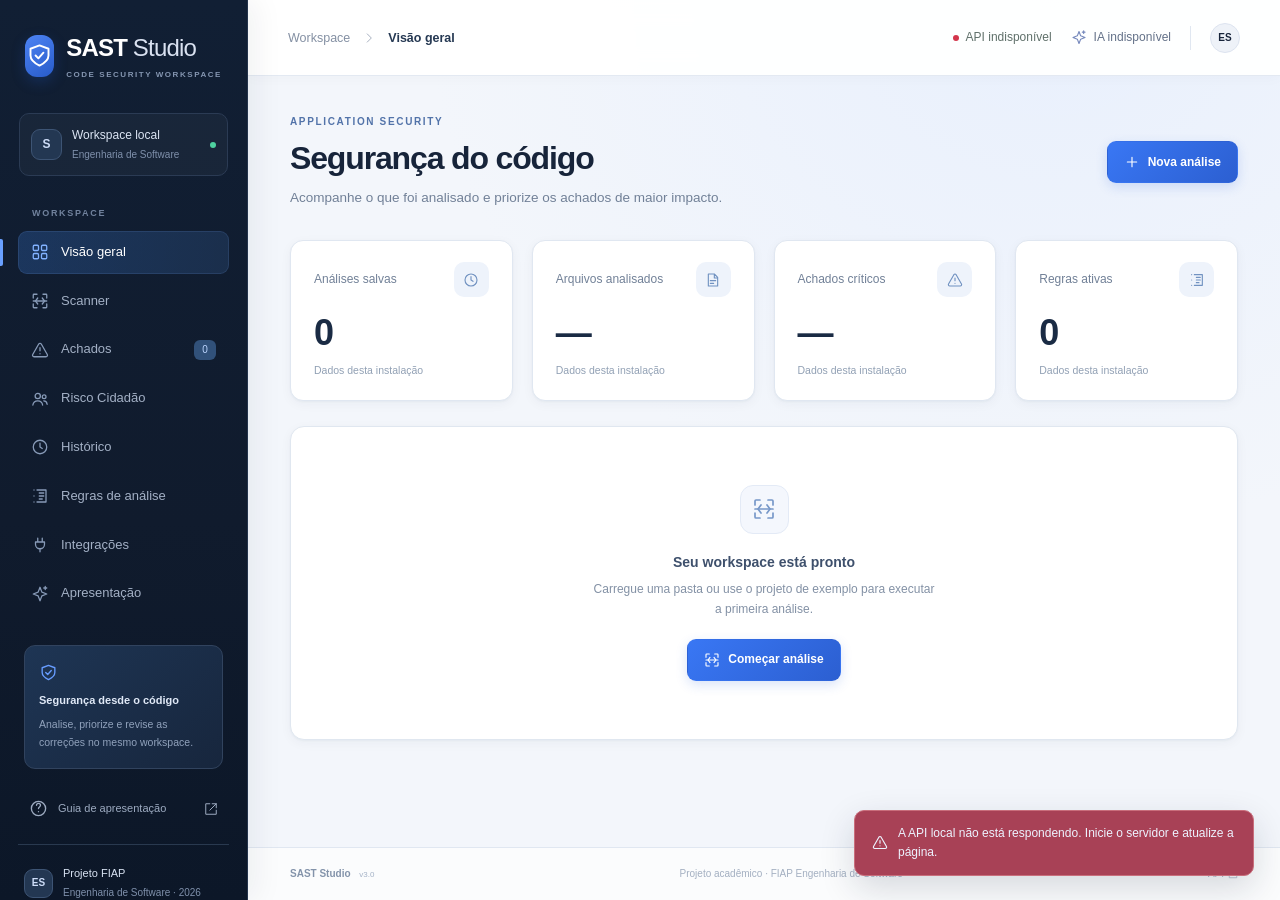
==== commit cca34ca9: "feat: add GS CitizenTech citizen-risk module (PII rules, taint, AI alerts, auto-fix) Cybersecurity m" ====
--- a/static/index.html
+++ b/static/index.html
@@ -7,8 +7,8 @@
   <meta name="description" content="SAST Studio — análise estática de código com rastreabilidade, política de bloqueio e remediação assistida por IA local.">
   <title>SAST Studio · Segurança do código</title>
   <link rel="icon" type="image/svg+xml" href="/static/brand.svg">
-  <link rel="stylesheet" href="/static/css/dashboard.css?v=cp3-7">
-  <script src="/static/js/dashboard.js?v=cp3-7" defer></script>
+  <link rel="stylesheet" href="/static/css/dashboard.css?v=gs-2">
+  <script src="/static/js/dashboard.js?v=gs-2" defer></script>
   <script src="/static/js/diff-viewer.js?v=cp3-2" defer></script>
 </head>
 <body>
@@ -40,6 +40,7 @@
     <symbol id="i-external" viewBox="0 0 24 24"><path d="M14 3h7v7m0-7L10 14M10 3H3v18h18v-7"/></symbol>
     <symbol id="i-flask" viewBox="0 0 24 24"><path d="M8 3h8M9 3v7l-6 9a1 1 0 0 0 1 2h16a1 1 0 0 0 1-2l-6-9V3M7 15h10"/></symbol>
     <symbol id="i-bar" viewBox="0 0 24 24"><path d="M4 20V10m8 10V4m8 16v-7"/></symbol>
+    <symbol id="i-people" viewBox="0 0 24 24"><circle cx="9" cy="8" r="3.5"/><path d="M2.5 20c.5-3.6 3-5.5 6.5-5.5s6 1.9 6.5 5.5"/><circle cx="17.5" cy="9" r="2.5"/><path d="M17 14.5c2.6.2 4.2 1.8 4.5 4.5"/></symbol>
   </svg>
   <a class="skip-link" href="#main-content">Ir para o conteúdo</a>
   <div class="app-shell">
@@ -51,6 +52,7 @@
         <a class="nav-item active" href="#overview" data-view="overview"><svg class="icon"><use href="#i-grid"/></svg>Visão geral</a>
         <a class="nav-item" href="#scanner" data-view="scanner"><svg class="icon"><use href="#i-scan"/></svg>Scanner</a>
         <a class="nav-item" href="#findings" data-view="findings"><svg class="icon"><use href="#i-alert"/></svg>Achados<span class="nav-counter" id="nav-findings-count">0</span></a>
+        <a class="nav-item" href="#citizen" data-view="citizen"><svg class="icon"><use href="#i-people"/></svg>Risco Cidadão</a>
         <a class="nav-item" href="#history" data-view="history"><svg class="icon"><use href="#i-clock"/></svg>Histórico</a>
         <a class="nav-item" href="#rules" data-view="rules"><svg class="icon"><use href="#i-rules"/></svg>Regras de análise</a>
         <a class="nav-item" href="#integrations" data-view="integrations"><svg class="icon"><use href="#i-plug"/></svg>Integrações</a>
@@ -66,8 +68,7 @@
       </header>
       <main id="main-content" tabindex="-1">
         <section class="view active" id="view-overview" aria-labelledby="overview-title">
-          <div class="page-heading"><div><div class="eyebrow">APPLICATION SECURITY</div><h1 id="overview-title">Segurança do código</h1><p>Acompanhe o que foi analisado e priorize os achados de maior impacto.</p></div><div class="heading-actions"><button type="button" class="button danger-outline" id="clear-overview" aria-haspopup="dialog" aria-controls="clear-history-dialog" title="Zerar análises, indicadores e gráficos com backup" disabled>Limpar</button><a href="#scanner" class="button primary"><svg class="icon"><use href="#i-plus"/></svg>Nova análise</a></div></div>
-          <p id="overview-reset-notice" class="history-reset-notice" role="status" hidden></p>
+          <div class="page-heading"><div><div class="eyebrow">APPLICATION SECURITY</div><h1 id="overview-title">Segurança do código</h1><p>Acompanhe o que foi analisado e priorize os achados de maior impacto.</p></div><a href="#scanner" class="button primary"><svg class="icon"><use href="#i-plus"/></svg>Nova análise</a></div>
           <div id="overview-content"><div class="loading-state"><span class="spinner"></span>Carregando workspace…</div></div>
         </section>
         <section class="view" id="view-scanner" aria-labelledby="scanner-title" hidden>
@@ -79,6 +80,7 @@
                 <div id="files-mode">
                   <div class="upload-zone" id="dropzone"><span class="upload-illustration"><svg class="icon"><use href="#i-upload"/></svg></span><h3>Seu próximo código mais seguro começa aqui</h3><p>Arraste arquivos de código ou selecione uma pasta do projeto.</p><div class="upload-actions"><label class="button primary file-picker" id="choose-folder"><svg class="icon"><use href="#i-folder"/></svg>Escolher pasta<input type="file" id="folder-upload" webkitdirectory directory multiple aria-label="Escolher pasta" aria-describedby="upload-hint"></label><label class="button secondary file-picker" id="choose-file"><svg class="icon"><use href="#i-file"/></svg>Escolher arquivo<input type="file" id="file-upload" accept=".py,.js,.jsx,.ts,.tsx,.java" aria-label="Escolher arquivo" aria-describedby="upload-hint"></label></div><small id="upload-hint">Até 200 arquivos · 25 MB por projeto · 5 MB por arquivo</small></div>
                   <div class="demo-shortcuts"><div><strong>Teste com os projetos preparados</strong><p>3 arquivos em cada versão · Python, JavaScript e Java</p></div><div class="demo-shortcut-actions"><button class="button secondary small-button" id="load-vulnerable">Carregar pasta vulnerável</button><button class="button secondary small-button" id="load-corrected">Carregar pasta corrigida</button></div><small>Carregue uma versão e clique em Executar análise.</small></div>
+                  <div class="demo-shortcuts"><div><strong>Demonstração Risco Cidadão (UBS)</strong><p>2 arquivos Python · CPF, dados de saúde e senhas · dados fictícios</p></div><div class="demo-shortcut-actions"><button class="button secondary small-button" id="load-pii-vulnerable">Carregar UBS com dados expostos</button><button class="button secondary small-button" id="load-pii-corrected">Carregar UBS protegida</button></div><small>Depois da análise, abra Risco Cidadão no menu.</small></div>
                   <div id="selection-preview" hidden></div>
                 </div>
                 <div id="editor-mode" hidden><div class="editor-toolbar"><label>Nome do arquivo<input id="code-filename" value="snippet.py" maxlength="200" autocomplete="off" spellcheck="false"></label><label>Linguagem<select id="code-language"><option value="python">Python</option><option value="javascript">JavaScript</option><option value="typescript">TypeScript</option><option value="java">Java</option></select></label><button class="button subtle small-button" id="load-secure">Carregar exemplo seguro</button></div><div class="code-editor-wrap"><pre id="editor-lines" aria-hidden="true">1</pre><textarea id="code-editor" spellcheck="false" aria-label="Código-fonte para análise" placeholder="Cole seu código-fonte aqui…"></textarea></div><div class="editor-footer"><span id="editor-meta">1 linha · 0 B</span><span>O código não é executado</span></div></div>
@@ -95,8 +97,12 @@
           <div class="filter-bar" id="findings-filters"><label class="search-input"><svg class="icon"><use href="#i-search"/></svg><input id="findings-search" type="search" placeholder="Buscar regra, arquivo, CWE ou OWASP…" aria-label="Buscar achados"></label><select id="severity-filter" aria-label="Filtrar por severidade"><option value="">Todas as severidades</option><option value="CRITICAL">Crítica</option><option value="HIGH">Alta</option><option value="MEDIUM">Média</option><option value="LOW">Baixa</option><option value="INFO">Informativa</option></select><select id="file-filter" aria-label="Filtrar por arquivo"><option value="">Todos os arquivos</option></select><select id="semantic-filter" aria-label="Filtrar revisão semântica"><option value="">Todas as revisões IA</option><option value="confirmed">Risco confirmado pela IA</option><option value="likely_false_positive">Possível falso positivo</option><option value="needs_review">Precisa de revisão</option><option value="unreviewed">Ainda não revisado</option></select><select id="finding-sort" aria-label="Ordenar achados"><option value="severity">Maior severidade</option><option value="file">Arquivo e linha</option></select></div>
           <div class="findings-workspace"><div class="panel findings-list-panel"><div class="list-heading"><strong id="filtered-count">0 achados</strong><span>SEVERIDADE</span></div><div id="findings-list"></div><div id="finding-pagination"></div></div><div id="finding-detail" class="panel finding-detail"></div></div>
         </section>
+        <section class="view" id="view-citizen" aria-labelledby="citizen-title" hidden>
+          <div class="page-heading"><div><div class="eyebrow">PRIVACIDADE · CITIZENTECH</div><h1 id="citizen-title">Risco Cidadão</h1><p>Quanto o código expõe os dados pessoais de quem usa o serviço: CPF, saúde e senhas.</p></div><div class="heading-actions"><select id="citizen-scan-select" aria-label="Análise selecionada"></select></div></div>
+          <div id="citizen-content"><div class="loading-state"><span class="spinner"></span>Carregando indicador…</div></div>
+        </section>
         <section class="view" id="view-history" aria-labelledby="history-title" hidden>
-          <div class="page-heading"><div><div class="eyebrow">RASTREABILIDADE</div><h1 id="history-title">Histórico de análises</h1><p>Reabra análises anteriores ou comece uma nova demonstração com o histórico zerado.</p></div><div class="heading-actions"><button class="button secondary" id="refresh-history"><svg class="icon"><use href="#i-refresh"/></svg>Atualizar</button><button class="button danger-outline" id="clear-history" aria-haspopup="dialog" aria-controls="clear-history-dialog" disabled>Zerar histórico</button></div></div><p id="history-reset-notice" class="history-reset-notice" role="status" hidden></p><div class="panel"><div class="panel-heading"><h2>Análises salvas <span class="count-chip" id="history-count">0</span></h2><label class="search-input"><svg class="icon"><use href="#i-search"/></svg><input id="history-search" type="search" placeholder="Buscar projeto…" aria-label="Buscar no histórico"></label></div><div id="history-table"></div></div>
+          <div class="page-heading"><div><div class="eyebrow">RASTREABILIDADE</div><h1 id="history-title">Histórico de análises</h1><p>Reabra análises anteriores e acompanhe a evolução de cada projeto.</p></div><button class="button secondary" id="refresh-history"><svg class="icon"><use href="#i-refresh"/></svg>Atualizar</button></div><div class="panel"><div class="panel-heading"><h2>Análises salvas <span class="count-chip" id="history-count">0</span></h2><label class="search-input"><svg class="icon"><use href="#i-search"/></svg><input id="history-search" type="search" placeholder="Buscar projeto…" aria-label="Buscar no histórico"></label></div><div id="history-table"></div></div>
         </section>
         <section class="view" id="view-rules" aria-labelledby="rules-title" hidden>
           <div class="page-heading"><div><div class="eyebrow">MOTOR DE DETECÇÃO</div><h1 id="rules-title">Regras de análise</h1><p>Conheça a cobertura e as orientações aplicadas pelo motor desta instalação.</p></div><span class="outline-tag" id="rules-count">Carregando regras</span></div><div id="language-coverage" class="coverage-grid"></div><div class="filter-bar"><label class="search-input"><svg class="icon"><use href="#i-search"/></svg><input id="rules-search" type="search" placeholder="Buscar regra, CWE ou OWASP…" aria-label="Buscar regras"></label><select id="rule-language-filter" aria-label="Filtrar linguagem"><option value="">Todas as linguagens</option><option value="PY">Python</option><option value="JS">JavaScript / TypeScript</option><option value="JAVA">Java</option></select></div><div id="rules-list" class="rules-grid"></div>
@@ -114,9 +120,5 @@
   </div>
   <div class="toast-region" id="toasts" role="status" aria-live="polite"></div>
   <dialog id="guide-dialog"><div class="dialog-heading"><div><div class="eyebrow">DEMONSTRAÇÃO</div><h2>Apresente um fluxo completo</h2></div><button class="icon-button" id="close-guide" aria-label="Fechar guia"><svg class="icon"><use href="#i-close"/></svg></button></div><div class="dialog-body"><ol class="guide-steps"><li><strong>Analise um projeto.</strong><p>No Scanner, carregue o projeto de exemplo ou selecione uma pasta. Clique em Executar análise.</p></li><li><strong>Explique um achado.</strong><p>Abra Achados e mostre severidade, arquivo, linha, CWE e o trecho de código.</p></li><li><strong>Revise o contexto com IA.</strong><p>Clique em Revisar com IA para mostrar classificação, severidade sugerida e evidências. O achado e o gate originais são preservados.</p></li><li><strong>Solicite a remediação.</strong><p>Clique em Gerar remediação. O resultado identifica se foi gerado pelo Ollama ou pelo motor determinístico. Revise a sugestão e seu diff.</p></li><li><strong>Compare e exporte.</strong><p>Analise o exemplo seguro, reabra o histórico e exporte JSON, Markdown ou SARIF da análise escolhida.</p></li><li><strong>Mostre o gate.</strong><p>Em Integrações, altere a severidade da prévia local e explique como a CLI falha no CI.</p></li></ol><div class="note-box"><svg class="icon"><use href="#i-spark"/></svg><span>Antes da apresentação, deixe o Ollama aberto e gere uma remediação para carregar o modelo. O primeiro uso pode levar até 90 segundos.</span></div><div class="code-label">NA PASTA DO PROJETO, INICIE O SERVIDOR</div><pre class="startup-code">python iniciar.py</pre></div></dialog>
-  <dialog id="clear-history-dialog" aria-labelledby="clear-history-title" aria-describedby="clear-history-description">
-    <div class="dialog-heading"><div><div class="eyebrow">NOVA DEMONSTRAÇÃO</div><h2 id="clear-history-title">Zerar o histórico?</h2></div><button type="button" class="icon-button" id="close-clear-history" aria-label="Fechar confirmação"><svg class="icon"><use href="#i-close"/></svg></button></div>
-    <div class="dialog-body"><p id="clear-history-description">Os indicadores, gráficos e comparações da Visão geral serão zerados. Todas as análises salvas, fontes armazenadas, revisões de IA e tarefas concluídas serão removidas do histórico desta instalação.</p><div class="note-box"><svg class="icon"><use href="#i-shield"/></svg><span>Uma cópia de segurança local será criada antes da limpeza. O modelo do Ollama, as regras e os arquivos originais dos projetos continuam disponíveis.</span></div><p id="clear-history-error" class="clear-history-error" role="alert" hidden></p><div class="clear-history-actions"><button type="button" class="button secondary" id="cancel-clear-history" autofocus>Cancelar</button><button type="button" class="button danger" id="confirm-clear-history">Criar backup e zerar</button></div></div>
-  </dialog>
 </body>
 </html>
--- a/static/css/dashboard.css
+++ b/static/css/dashboard.css
@@ -397,17 +397,6 @@
 .comparison-change>span{display:grid;place-items:center;width:30px;height:30px;border-radius:50%;background:#e9eef6;color:#627590}
 .comparison-change>.icon{width:16px;height:16px}
 .comparison-change.improved{background:#f0f8f3;color:#39785a}.comparison-change.improved>span{background:#dcefe3;color:#28734d}
-.button.danger-outline{color:#a73143;border:1px solid #edc3cb;background:#fff}
-.button.danger-outline:hover:not(:disabled){background:#fff2f4;border-color:#ca7180}
-.button.danger{color:#fff;background:#b82f46;border:1px solid #b82f46}
-.button.danger:hover:not(:disabled){background:#99243a}
-#clear-history-dialog{width:min(520px,calc(100vw - 28px));padding:0;border:1px solid #dce3ed;color:#243651}
-#clear-history-dialog::backdrop{background:#12213ab8}
-#clear-history-dialog .dialog-body>p{font-size:14px;line-height:1.7;margin:0 0 20px}
-#clear-history-dialog .note-box{margin:0;font-size:12px}
-.clear-history-actions{display:flex;justify-content:flex-end;flex-wrap:wrap;gap:10px;margin-top:24px}
-.clear-history-error{color:#a73143;margin-top:18px!important}
-.history-reset-notice{padding:14px 18px;border:1px solid #bfdfd2;border-radius:10px;background:#effaf5;color:#25614b;overflow-wrap:anywhere;font-size:12px;line-height:1.7;margin-bottom:20px}
 .comparison-change.increased{background:#fff5f1;color:#ae5d44}.comparison-change.increased>span{background:#fbe4dc;color:#ad5038}
 .comparison-change strong{font-size:11px;line-height:1.4}
 .comparison-change small{font-size:9px;line-height:1.5;color:#8694a8}
@@ -473,3 +462,115 @@
   .top-file-row{grid-template-columns:25px minmax(0,1fr) auto;gap:7px}
   .top-file-path{font-size:9.5px}
 }
+
+/* ---- Risco Cidadão (GS CitizenTech) ---- */
+.citizen-hero{display:grid;grid-template-columns:minmax(280px,360px) minmax(0,1fr);gap:20px;margin-bottom:22px;align-items:stretch}
+.risk-card{padding:22px 24px 24px;text-align:center;display:flex;flex-direction:column;align-items:center}
+.risk-card-top{display:flex;justify-content:space-between;align-items:center;gap:10px;width:100%;margin-bottom:6px}
+.risk-card-top .eyebrow{margin:0}
+.risk-gauge{width:100%;max-width:290px;height:auto;margin:6px 0 0}
+.gauge-track,.gauge-value{fill:none;stroke-width:14}
+.gauge-track{stroke:#e6ebf3}
+.gauge-value{stroke-linecap:butt;transition:stroke-dasharray .6s ease}
+.gauge-score{font-size:46px;font-weight:700;text-anchor:middle;letter-spacing:-2px}
+.gauge-scale{font-size:11px;fill:#8392a7;text-anchor:middle}
+.risk-level{font-size:20px;font-weight:700;letter-spacing:-.4px;margin-top:2px}
+.risk-summary{font-size:12px;line-height:1.75;color:#64748b;margin-top:10px;max-width:310px}
+.citizen-kpis{display:grid;grid-template-columns:repeat(2,minmax(0,1fr));gap:17px;align-content:start}
+.citizen-kpis .metric{margin:0}
+.citizen-kpis .metric-bottom{line-height:1.5;white-space:normal}
+.drivers-panel{grid-column:1/-1}
+.drivers-panel .panel-body{display:grid;gap:14px;padding:18px 24px 22px}
+.driver-row{display:grid;grid-template-columns:minmax(150px,230px) minmax(0,1fr) 44px;gap:14px;align-items:center}
+.driver-label{display:grid;gap:5px;justify-items:start}
+.driver-label small{font-size:10px;color:#8696ab}
+.driver-bar{height:10px;border-radius:6px;background:#edf1f7;overflow:hidden}
+.driver-bar span{display:block;height:100%;border-radius:6px;background:linear-gradient(90deg,#e19643,#d3354b)}
+.driver-row>strong{font-size:13px;text-align:right;color:#42546e}
+.data-chips{display:inline-flex;gap:6px;flex-wrap:wrap}
+.data-chip{display:inline-flex;align-items:center;border-radius:999px;padding:3px 9px;font-size:10px;font-weight:650;border:1px solid transparent;white-space:nowrap}
+.data-chip.documento{background:#eef4ff;color:#2f5ec0;border-color:#d5e3fb}
+.data-chip.saude{background:#fdf0f4;color:#b43a63;border-color:#f6d5e0}
+.data-chip.senha{background:#f4f0fe;color:#6a47c4;border-color:#e2d9f8}
+.exposures-panel{margin-bottom:22px}
+.exposure-list{display:grid}
+.exposure{padding:22px 24px;border-bottom:1px solid #edf0f5}
+.exposure:last-child{border-bottom:0}
+.exposure-top{display:flex;align-items:center;gap:9px;flex-wrap:wrap;margin-bottom:11px}
+.exposure-top code{font-size:10px;color:#8c99af}
+.exposure h3{font-size:15px;font-weight:650;letter-spacing:-.2px;margin-bottom:8px;color:#273851}
+.exposure-actions{margin-top:16px;display:flex;gap:10px}
+.trace-flow{list-style:none;margin:14px 0 4px;padding:0;display:flex;flex-wrap:wrap;gap:6px 0;align-items:stretch}
+.trace-flow li{position:relative;font:11px/1.5 Consolas,"Cascadia Code",monospace;color:#44566f;background:#f2f5fa;border:1px solid #e0e7f1;border-radius:6px;padding:5px 10px;margin-right:22px}
+.trace-flow li:not(:last-child):after{content:"→";position:absolute;right:-17px;top:50%;transform:translateY(-50%);color:#8ca0bf;font:700 13px system-ui,sans-serif}
+.trace-flow li.origin{background:#fff6e8;border-color:#f1dcb8;color:#8a5a12}
+.trace-flow li.sink{background:#fff0f2;border-color:#f3cdd5;color:#b3304a;font-weight:700;margin-right:0}
+.citizen-alert{margin-top:16px;border:1px solid #dfe5f3;border-left:4px solid #8a97d6;background:#fafbff;border-radius:9px;padding:16px 18px}
+.citizen-alert.level-critico{border-left-color:#d3354b;background:#fffafb}
+.citizen-alert.level-alto{border-left-color:#e19643;background:#fffcf8}
+.citizen-alert.level-moderado{border-left-color:#d7b342}
+.citizen-alert-top{display:flex;justify-content:space-between;align-items:center;gap:10px;flex-wrap:wrap;margin-bottom:10px}
+.citizen-alert-top .provider-tag{margin-bottom:0}
+.alert-level{font-size:10px;font-weight:700;border-radius:5px;padding:3px 8px;background:#eef1f6;color:#52647e}
+.alert-level.critico{background:#fdecef;color:#c02d46}
+.alert-level.alto{background:#fff2e2;color:#b96a14}
+.alert-level.moderado{background:#fbf6df;color:#96791a}
+.citizen-alert h4{font-size:15px;line-height:1.5;margin-bottom:10px;color:#223249}
+.citizen-alert dl{display:grid;grid-template-columns:150px minmax(0,1fr);gap:9px 16px;margin:0}
+.citizen-alert dt{font-size:10px;font-weight:700;letter-spacing:.6px;text-transform:uppercase;color:#8a98b0;padding-top:2px}
+.citizen-alert dd{margin:0;font-size:12.5px;line-height:1.75;color:#44566f}
+.citizen-alert .field-help{margin-top:12px}
+.citizen-bottom{display:grid;grid-template-columns:minmax(0,1.2fr) minmax(0,1fr);gap:20px}
+.trend-list{display:grid}
+.trend-row{display:flex;justify-content:space-between;align-items:center;gap:14px;padding:13px 24px;border-bottom:1px solid #edf0f5;color:inherit;text-decoration:none}
+.trend-row:last-child{border-bottom:0}
+.trend-row:hover{background:#f8faff}
+.trend-row.current{background:#f0f5ff;box-shadow:inset 3px 0 0 #3e79e7}
+.trend-name{font-size:12px;font-weight:600;color:#3f526f;min-width:0;overflow:hidden;text-overflow:ellipsis;white-space:nowrap}
+.trend-name small{display:block;font-size:10px;font-weight:400;color:#93a1b5;margin-top:2px}
+.trend-score{min-width:44px;text-align:center;font-weight:700;font-size:15px;color:var(--risk);background:color-mix(in srgb,var(--risk) 12%,white);border-radius:8px;padding:5px 9px}
+.trend-empty{padding:20px 24px}
+.detail-section-title .data-chips{font-weight:400}
+@media(max-width:1030px){.citizen-hero{grid-template-columns:1fr}.risk-card{padding-bottom:20px}.citizen-bottom{grid-template-columns:1fr}.driver-row{grid-template-columns:minmax(130px,190px) minmax(0,1fr) 40px}}
+@media(max-width:760px){.citizen-kpis{grid-template-columns:1fr}.driver-row{grid-template-columns:1fr 44px;gap:8px}.driver-label{grid-column:1/-1}.exposure{padding:18px 16px}.citizen-alert dl{grid-template-columns:1fr;gap:3px}.citizen-alert dt{margin-top:8px}.trace-flow li{font-size:10px;margin-right:18px}.exposure-actions .button{width:100%}}
+
+/* ---- Corrigir e provar ---- */
+.data-chip.financeiro{background:#fff6e5;color:#a8660b;border-color:#f3dfb5}
+.data-chip.contato{background:#eaf7f3;color:#1c7a62;border-color:#cdeadf}
+.fix-panel{margin-bottom:22px}
+.fix-panel.proved{border-color:#bfe3d4}
+.fix-panel.partial{border-color:#f1dcb8}
+.fix-panel .panel-body{padding:18px 24px 22px;display:grid;gap:18px}
+.fix-compare{display:flex;align-items:center;gap:22px;flex-wrap:wrap}
+.fix-score{display:grid;justify-items:center;gap:2px;min-width:108px;padding:12px 16px;border:1px solid #e2e8f2;border-radius:10px;background:#fafbfe}
+.fix-score small{font-size:10px;font-weight:700;letter-spacing:.7px;text-transform:uppercase;color:#8a98b0}
+.fix-score strong{font-size:38px;line-height:1.1;letter-spacing:-1.5px;color:var(--risk)}
+.fix-score span{font-size:11px;font-weight:650;color:var(--risk)}
+.fix-arrow{font-size:26px;color:#8ca0bf}
+.fix-verdict{display:grid;gap:8px;flex:1 1 260px}
+.fix-verdict p{font-size:12.5px;line-height:1.7;color:#44566f;margin:0}
+.fix-badge{justify-self:start;font-size:11px;font-weight:700;border-radius:999px;padding:4px 11px}
+.fix-badge.ok{background:#e6f6ee;color:#12704f}
+.fix-badge.warn{background:#fff3df;color:#9a5f0c}
+.fix-file{display:grid;gap:8px}
+.fix-list{list-style:none;margin:0;padding:0;display:grid;gap:10px}
+.fix-list li{display:grid;gap:5px;padding:10px 12px;border:1px solid #e8edf5;border-radius:8px;background:#fcfdff;font-size:12.5px;color:#44566f}
+.fix-list code{font-size:10px;color:#8c99af}
+.fix-line{font-size:10px;color:#8c99af}
+.fix-code{display:flex;gap:10px;align-items:baseline;flex-wrap:wrap;font:11px/1.6 Consolas,"Cascadia Code",monospace}
+.fix-code del{background:#fff0f2;color:#b3304a;text-decoration:none;border-radius:4px;padding:1px 6px;word-break:break-all}
+.fix-code ins{background:#e9f7ef;color:#12704f;text-decoration:none;border-radius:4px;padding:1px 6px;word-break:break-all}
+.fix-pending{border:1px solid #f1dcb8;background:#fffaf0;border-radius:8px;padding:12px 16px}
+.fix-pending h4{font-size:12px;margin:0 0 6px;color:#8a5a12}
+.fix-pending ul{margin:0;padding-left:18px;font-size:12px;line-height:1.7;color:#6b5a33}
+.fix-details{border:1px solid #e8edf5;border-radius:8px;padding:10px 14px}
+.fix-details summary{cursor:pointer;font-size:12.5px;font-weight:650;color:#34507d}
+.fix-details .button{margin-top:12px}
+.fix-diff{margin:12px 0 0;max-height:360px;overflow:auto;background:#0f1a2b;color:#d6e0f0;border-radius:8px;padding:12px 14px;font:11px/1.65 Consolas,"Cascadia Code",monospace}
+.fix-diff span{display:block;white-space:pre}
+.fix-diff .add{background:rgba(52,168,110,.22);color:#aef0cf}
+.fix-diff .del{background:rgba(224,72,96,.22);color:#ffc4cf}
+.fix-diff .hunk{color:#8fb0ff}
+.fix-diff .meta{color:#8795ad}
+.fix-notes{margin:0;padding-left:18px;font-size:11.5px;line-height:1.7;color:#64748b}
+@media(max-width:760px){.fix-compare{gap:12px}.fix-arrow{display:none}.fix-panel .panel-body{padding:16px}}
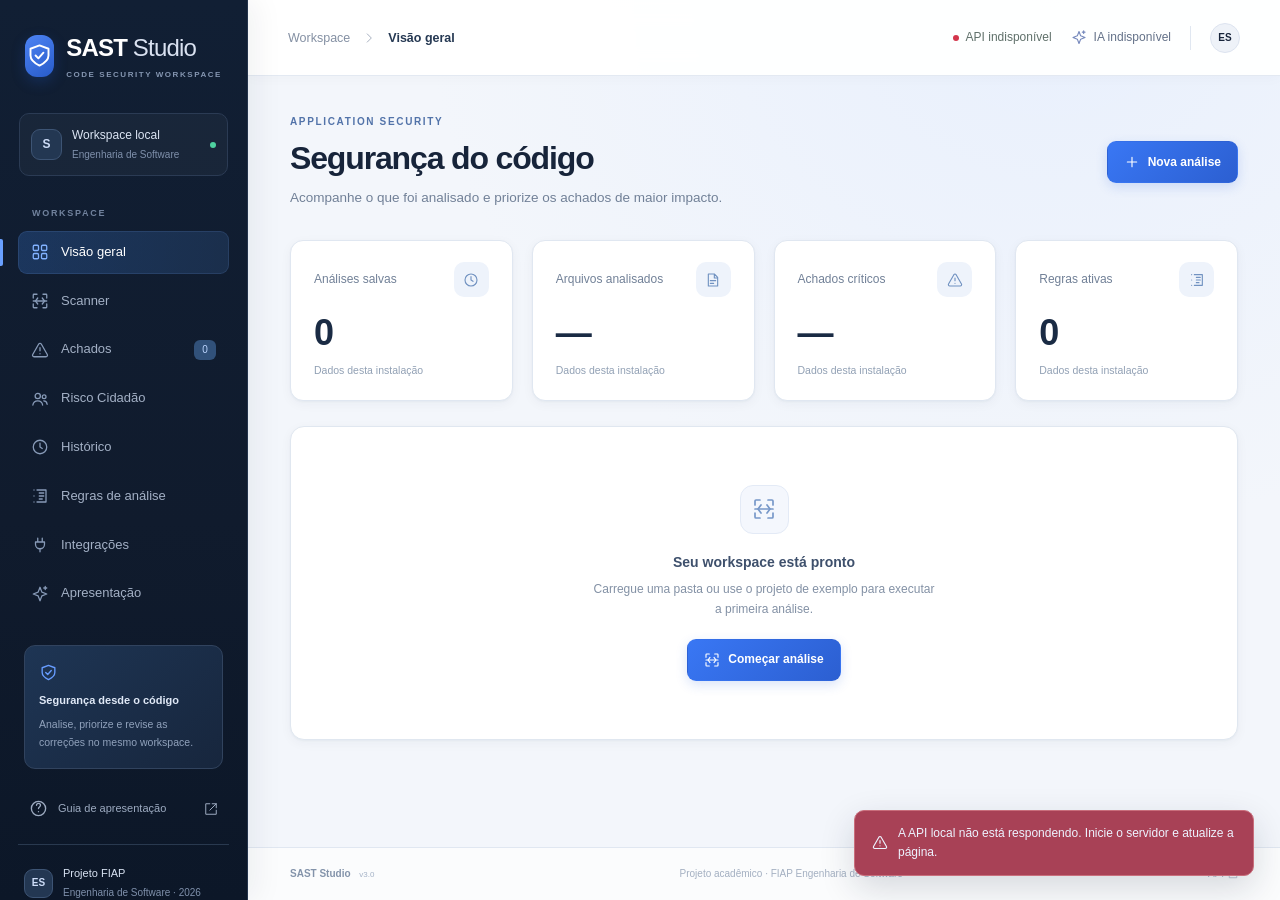
==== commit de2da467: "docs: GS delivery package (prints, demo video, prompts.md, ENTREGA_GS.md); harden Ollama status prob" ====
--- a/static/index.html
+++ b/static/index.html
@@ -7,8 +7,8 @@
   <meta name="description" content="SAST Studio — análise estática de código com rastreabilidade, política de bloqueio e remediação assistida por IA local.">
   <title>SAST Studio · Segurança do código</title>
   <link rel="icon" type="image/svg+xml" href="/static/brand.svg">
-  <link rel="stylesheet" href="/static/css/dashboard.css?v=gs-2">
-  <script src="/static/js/dashboard.js?v=gs-2" defer></script>
+  <link rel="stylesheet" href="/static/css/dashboard.css?v=gs-3">
+  <script src="/static/js/dashboard.js?v=gs-3" defer></script>
   <script src="/static/js/diff-viewer.js?v=cp3-2" defer></script>
 </head>
 <body>
--- a/static/css/dashboard.css
+++ b/static/css/dashboard.css
@@ -574,3 +574,5 @@
 .fix-diff .meta{color:#8795ad}
 .fix-notes{margin:0;padding-left:18px;font-size:11.5px;line-height:1.7;color:#64748b}
 @media(max-width:760px){.fix-compare{gap:12px}.fix-arrow{display:none}.fix-panel .panel-body{padding:16px}}
+
+#citizen-scan-select{width:min(540px,100%);text-overflow:ellipsis}
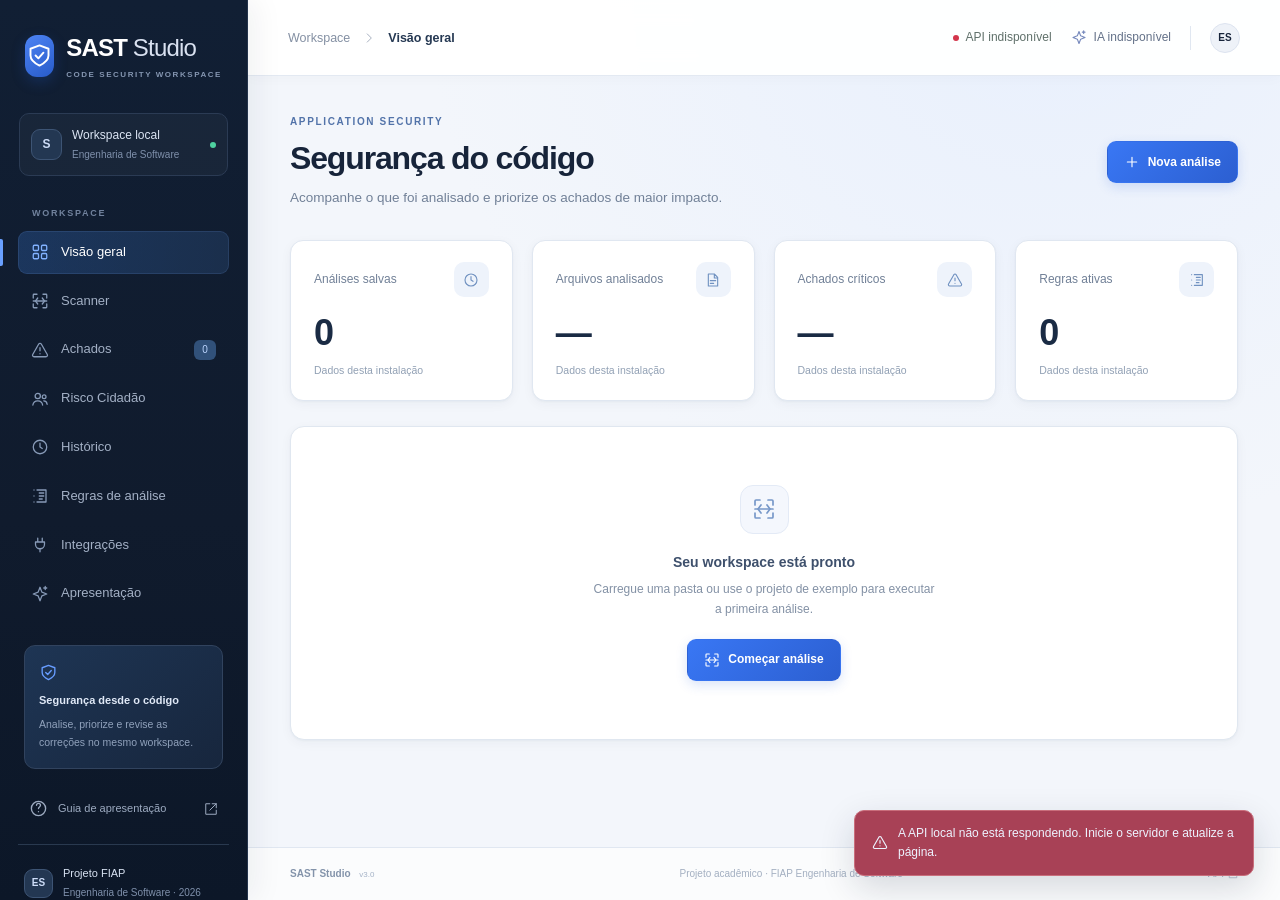
==== commit 683349ac: "docs: professional 1080p presentation video synced sentence by sentence; widen scan selector Re-reco" ====
--- a/static/index.html
+++ b/static/index.html
@@ -7,8 +7,8 @@
   <meta name="description" content="SAST Studio — análise estática de código com rastreabilidade, política de bloqueio e remediação assistida por IA local.">
   <title>SAST Studio · Segurança do código</title>
   <link rel="icon" type="image/svg+xml" href="/static/brand.svg">
-  <link rel="stylesheet" href="/static/css/dashboard.css?v=gs-3">
-  <script src="/static/js/dashboard.js?v=gs-3" defer></script>
+  <link rel="stylesheet" href="/static/css/dashboard.css?v=gs-4">
+  <script src="/static/js/dashboard.js?v=gs-4" defer></script>
   <script src="/static/js/diff-viewer.js?v=cp3-2" defer></script>
 </head>
 <body>
--- a/static/css/dashboard.css
+++ b/static/css/dashboard.css
@@ -575,4 +575,4 @@
 .fix-notes{margin:0;padding-left:18px;font-size:11.5px;line-height:1.7;color:#64748b}
 @media(max-width:760px){.fix-compare{gap:12px}.fix-arrow{display:none}.fix-panel .panel-body{padding:16px}}
 
-#citizen-scan-select{width:min(540px,100%);text-overflow:ellipsis}
+#citizen-scan-select{width:auto;max-width:min(460px,52vw);text-overflow:ellipsis}
